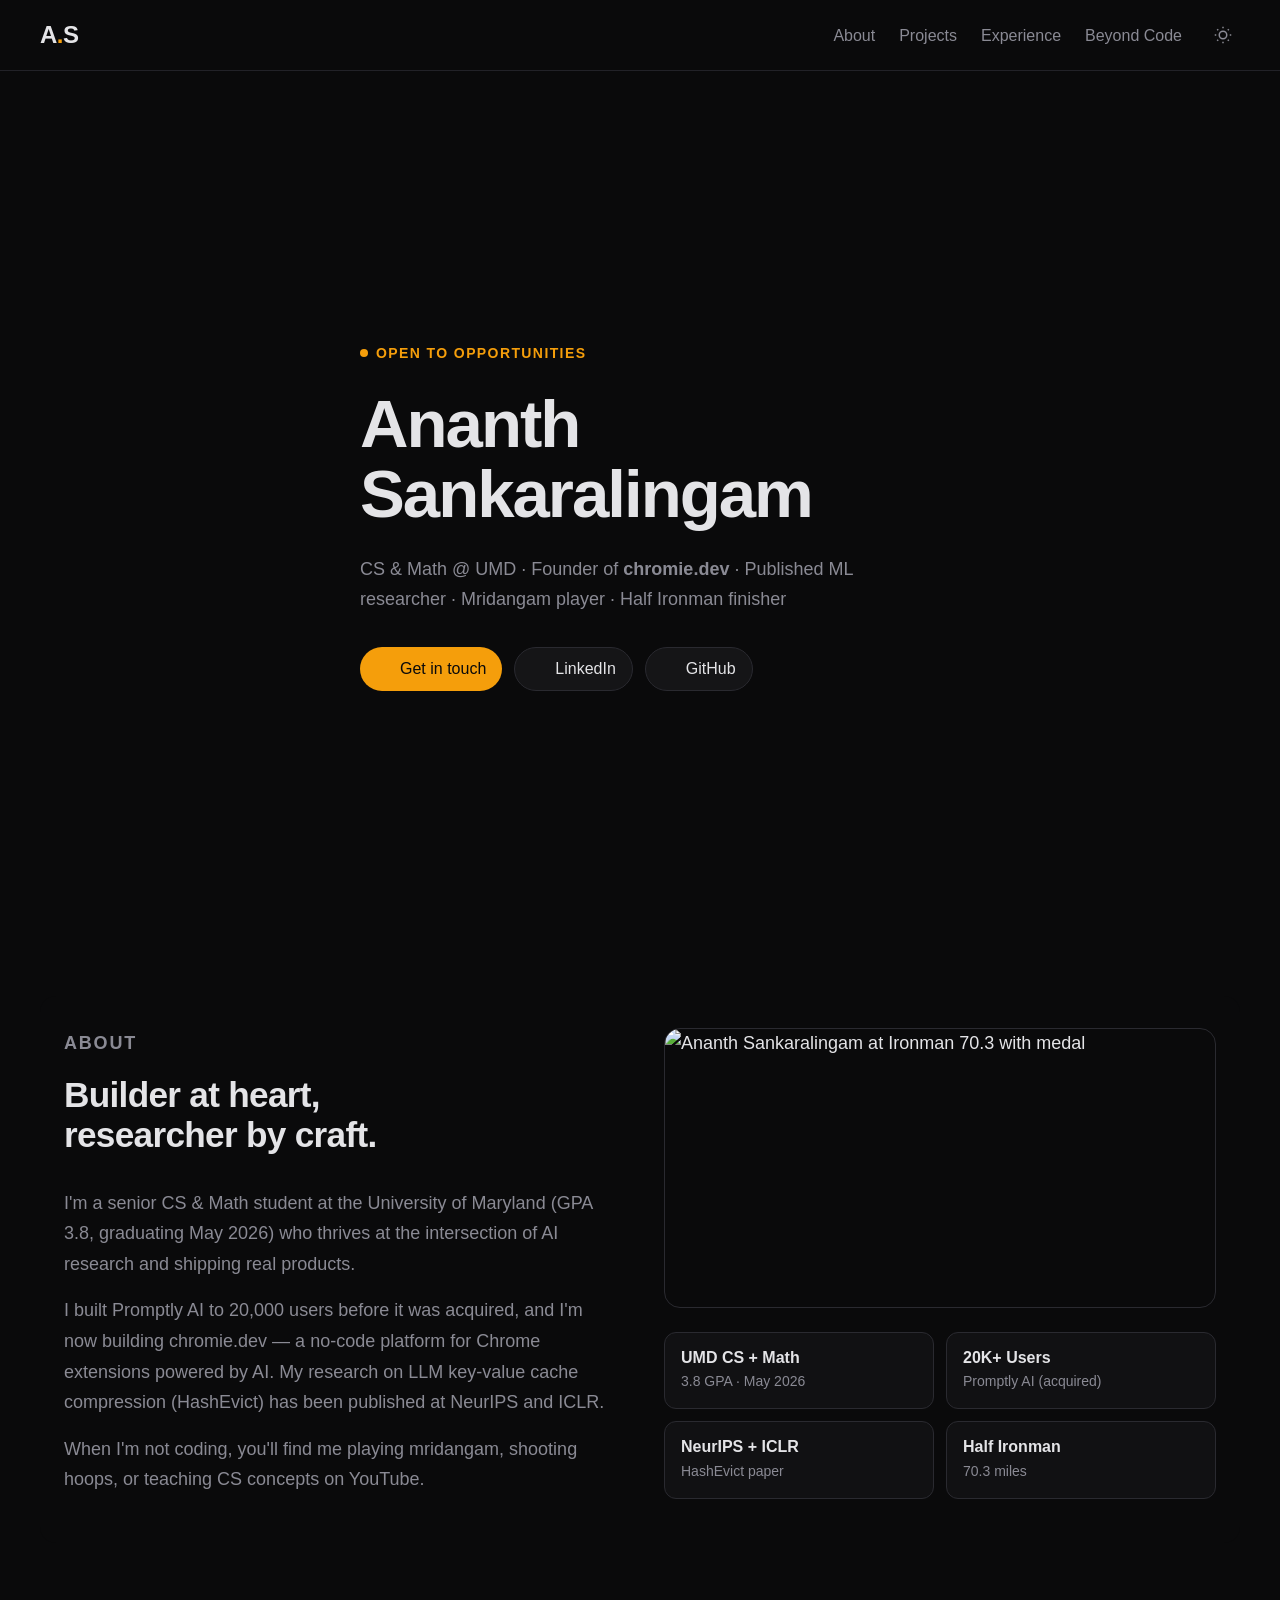
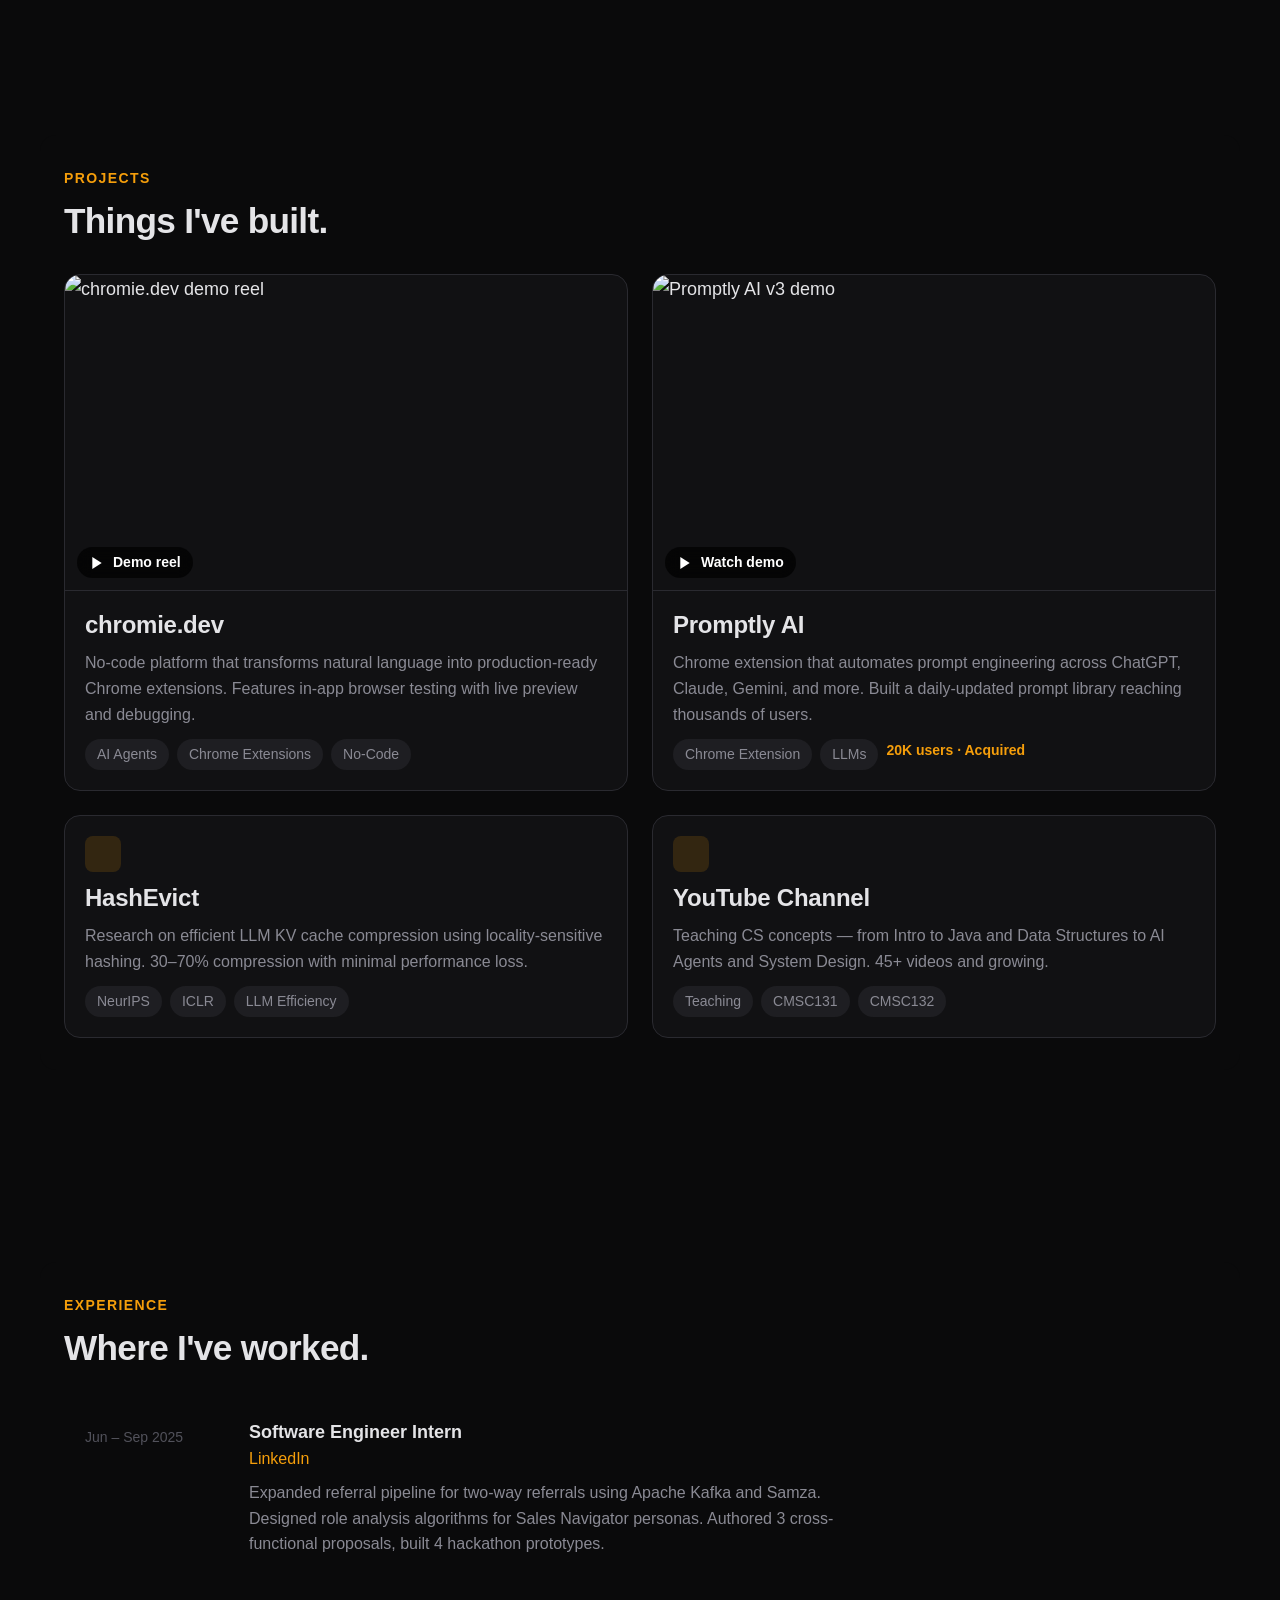
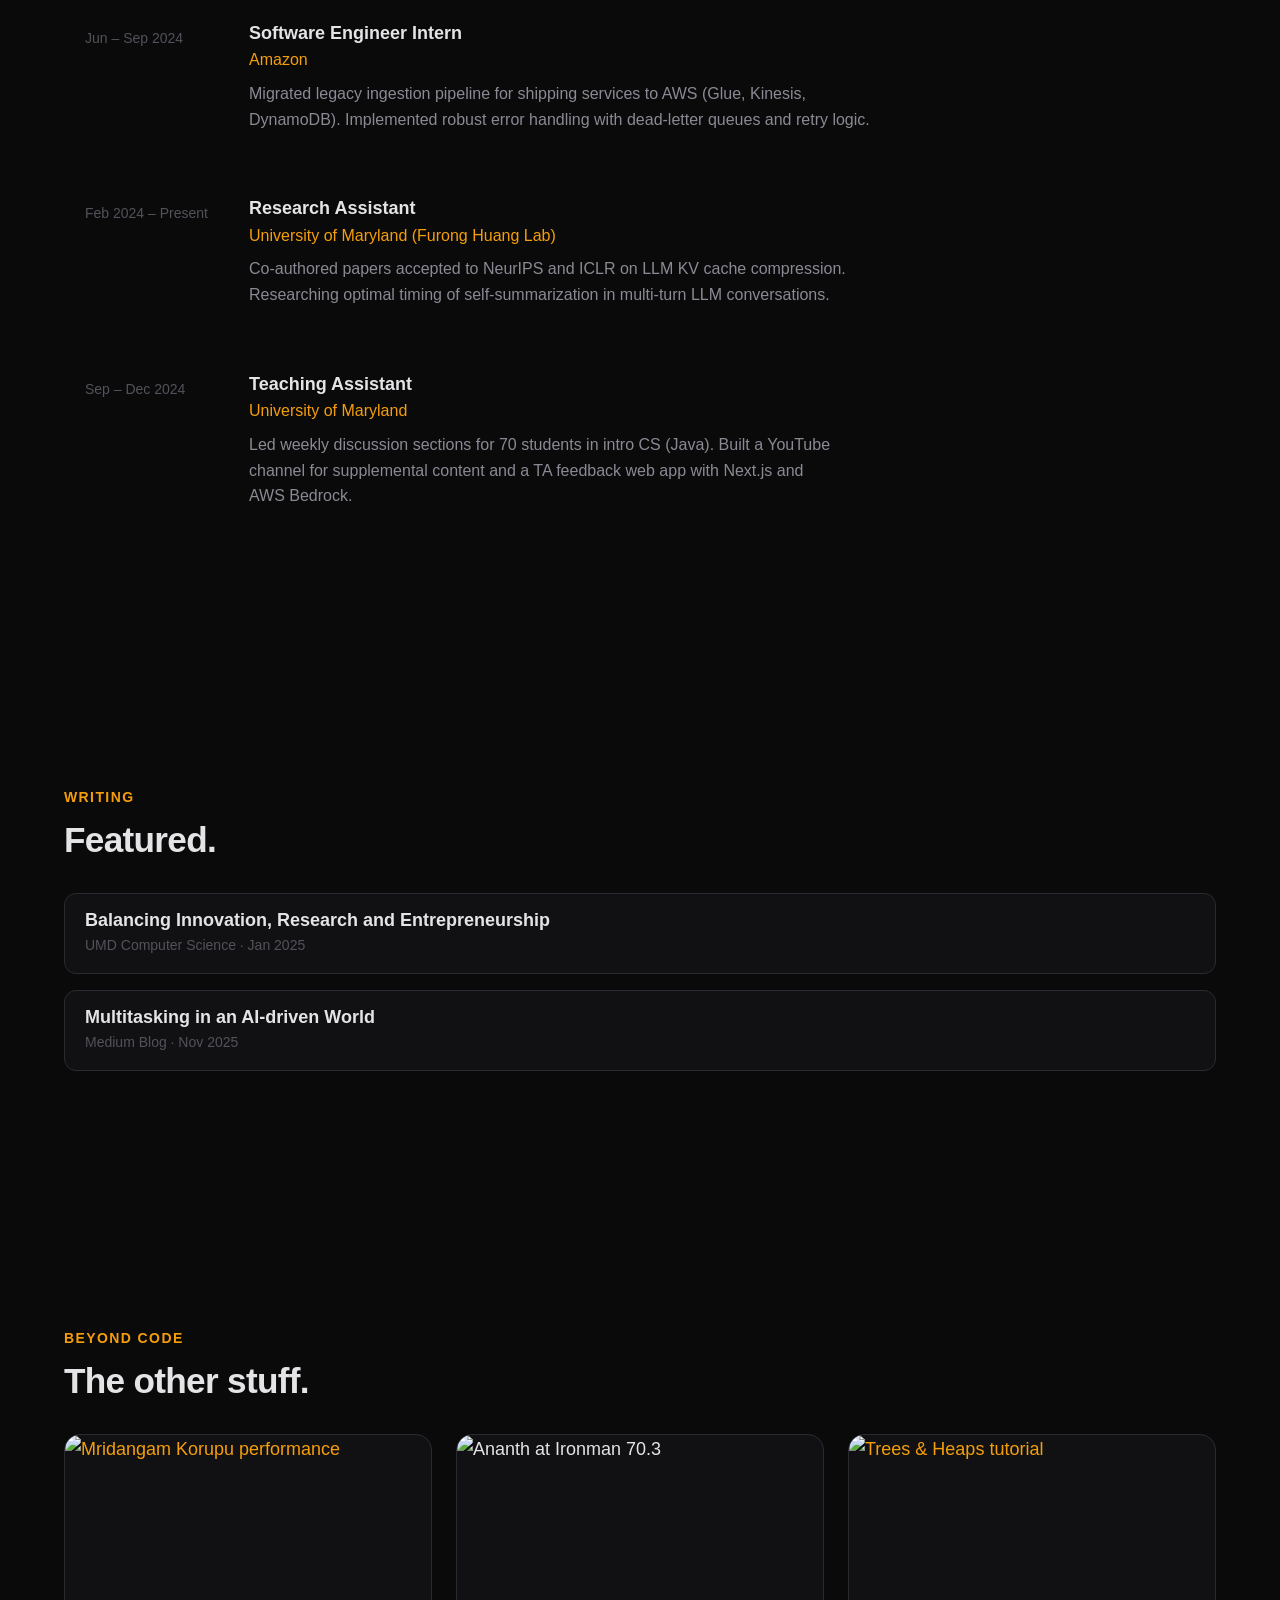
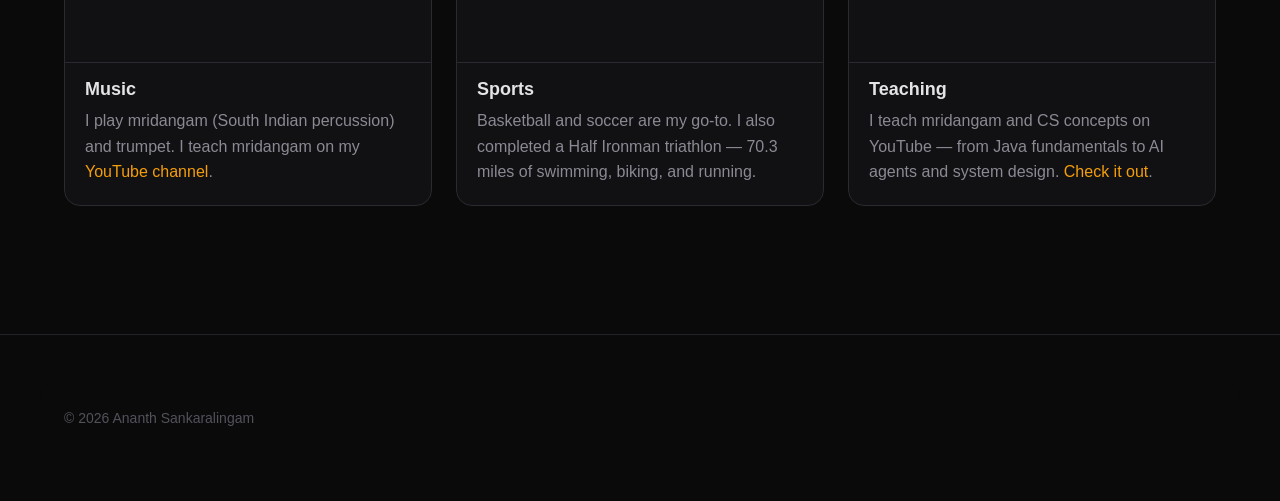
==== index.html @ 0abfec5f "init" ====
<!DOCTYPE html>
<html lang="en">
<head>
  <meta charset="UTF-8" />
  <meta name="viewport" content="width=device-width, initial-scale=1.0" />
  <title>Ananth Sankaralingam</title>
  <meta name="description" content="Builder, researcher, musician. CS @ University of Maryland. Founder of chromie.dev." />
  <meta property="og:title" content="Ananth Sankaralingam" />
  <meta property="og:description" content="Builder, researcher, musician. CS @ University of Maryland. Founder of chromie.dev." />

  <!-- Fonts -->
  <link href="https://api.fontshare.com/v2/css?f[]=cabinet-grotesk@400,500,700,800&f[]=satoshi@400,500,700&display=swap" rel="stylesheet" />

  <!-- Icons -->
  <script src="https://unpkg.com/lucide@latest/dist/umd/lucide.js"></script>

  <!-- Styles -->
  <link rel="stylesheet" href="./base.css" />
  <link rel="stylesheet" href="./style.css" />

  <!-- Three.js -->
  <script type="importmap">
  {
    "imports": {
      "three": "https://cdn.jsdelivr.net/npm/three@0.183.0/build/three.module.js",
      "three/addons/": "https://cdn.jsdelivr.net/npm/three@0.183.0/examples/jsm/"
    }
  }
  </script>
</head>
<body>

  <!-- ========== FULL-PAGE 3D CANVAS ========== -->
  <canvas class="scene-canvas" id="hero-canvas"></canvas>

  <!-- ========== NAV ========== -->
  <nav class="nav" id="nav">
    <div class="nav-inner">
      <a href="#" class="nav-logo">A<span>.</span>S</a>
      <ul class="nav-links" id="nav-links">
        <li><a href="#about">About</a></li>
        <li><a href="#projects">Projects</a></li>
        <li><a href="#experience">Experience</a></li>
        <li><a href="#beyond">Beyond Code</a></li>
        <li>
          <button class="theme-toggle" data-theme-toggle aria-label="Switch to light mode">
            <svg width="18" height="18" viewBox="0 0 24 24" fill="none" stroke="currentColor" stroke-width="2"><circle cx="12" cy="12" r="5"/><path d="M12 1v2M12 21v2M4.22 4.22l1.42 1.42M18.36 18.36l1.42 1.42M1 12h2M21 12h2M4.22 19.78l1.42-1.42M18.36 5.64l1.42-1.42"/></svg>
          </button>
        </li>
      </ul>
      <button class="nav-hamburger" id="hamburger" aria-label="Toggle menu">
        <svg width="24" height="24" viewBox="0 0 24 24" fill="none" stroke="currentColor" stroke-width="2"><line x1="3" y1="6" x2="21" y2="6"/><line x1="3" y1="12" x2="21" y2="12"/><line x1="3" y1="18" x2="21" y2="18"/></svg>
      </button>
    </div>
  </nav>

  <!-- ========== HERO ========== -->
  <section class="hero" id="hero">
    <div class="container hero-content">
      <div class="hero-tag">Open to opportunities</div>
      <h1>Ananth<br/>Sankara&shy;lingam</h1>
      <p class="hero-sub">
        CS &amp; Math @ UMD · Founder of <strong>chromie.dev</strong> · 
        Published ML researcher · Mridangam player · Half Ironman finisher
      </p>
      <div class="hero-links">
        <a href="mailto:ananth.sankaralingam@gmail.com" class="primary" target="_blank" rel="noopener noreferrer">
          <i data-lucide="mail" style="width:16px;height:16px;"></i>
          Get in touch
        </a>
        <a href="https://www.linkedin.com/in/ananth-s/" class="secondary" target="_blank" rel="noopener noreferrer">
          <i data-lucide="linkedin" style="width:16px;height:16px;"></i>
          LinkedIn
        </a>
        <a href="https://github.com/AnanthSankaralingam" class="secondary" target="_blank" rel="noopener noreferrer">
          <i data-lucide="github" style="width:16px;height:16px;"></i>
          GitHub
        </a>
      </div>
    </div>
  </section>

  <!-- ========== ABOUT ========== -->
  <section id="about">
    <div class="container">
      <div class="about-grid fade-in">
        <div class="about-text">
          <p class="section-label">About</p>
          <h2 class="section-title">Builder at heart, researcher by craft.</h2>
          <p>
            I'm a senior CS &amp; Math student at the University of Maryland (GPA 3.8, graduating May 2026) who thrives at the intersection of AI research and shipping real products.
          </p>
          <p>
            I built Promptly AI to 20,000 users before it was acquired, and I'm now building chromie.dev — a no-code platform for Chrome extensions powered by AI. My research on LLM key-value cache compression (HashEvict) has been published at NeurIPS and ICLR.
          </p>
          <p>
            When I'm not coding, you'll find me playing mridangam, shooting hoops, or teaching CS concepts on YouTube.
          </p>
        </div>
        <div class="about-media">
          <img
            src="https://www.cs.umd.edu/sites/default/files/styles/article/public/images/article/2025/ironman-medal-short.jpg?itok=Is-Hbv0D"
            alt="Ananth Sankaralingam at Ironman 70.3 with medal"
            class="about-photo"
            loading="lazy"
          />
          <div class="about-highlights">
            <div class="highlight-card">
              <h3>UMD CS + Math</h3>
              <p>3.8 GPA · May 2026</p>
            </div>
            <div class="highlight-card">
              <h3>20K+ Users</h3>
              <p>Promptly AI (acquired)</p>
            </div>
            <div class="highlight-card">
              <h3>NeurIPS + ICLR</h3>
              <p>HashEvict paper</p>
            </div>
            <div class="highlight-card">
              <h3>Half Ironman</h3>
              <p>70.3 miles</p>
            </div>
          </div>
        </div>
      </div>
    </div>
  </section>

  <!-- ========== PROJECTS ========== -->
  <section id="projects">
    <div class="container">
      <p class="section-label fade-in">Projects</p>
      <h2 class="section-title fade-in">Things I've built.</h2>
      <div class="projects-grid">

        <!-- chromie.dev with video preview -->
        <a href="https://chromie.dev/" class="project-card project-card--featured fade-in" target="_blank" rel="noopener noreferrer">
          <div class="project-video-wrap">
            <img src="https://img.youtube.com/vi/Vi2JA1NUahQ/maxresdefault.jpg" alt="chromie.dev demo reel" class="project-thumb" loading="lazy" />
            <div class="play-badge">
              <svg width="16" height="16" viewBox="0 0 24 24" fill="currentColor"><polygon points="5 3 19 12 5 21 5 3"/></svg>
              Demo reel
            </div>
          </div>
          <div class="project-body">
            <div class="project-header">
              <h3>chromie.dev</h3>
              <span class="arrow"><i data-lucide="arrow-up-right" style="width:20px;height:20px;"></i></span>
            </div>
            <p class="project-desc">No-code platform that transforms natural language into production-ready Chrome extensions. Features in-app browser testing with live preview and debugging.</p>
            <div class="project-tags">
              <span class="tag">AI Agents</span>
              <span class="tag">Chrome Extensions</span>
              <span class="tag">No-Code</span>
            </div>
          </div>
        </a>

        <!-- Promptly AI with video preview -->
        <a href="https://promptly.fyi/" class="project-card project-card--featured fade-in" target="_blank" rel="noopener noreferrer">
          <div class="project-video-wrap">
            <img src="https://img.youtube.com/vi/SCteMclpA38/maxresdefault.jpg" alt="Promptly AI v3 demo" class="project-thumb" loading="lazy" />
            <div class="play-badge">
              <svg width="16" height="16" viewBox="0 0 24 24" fill="currentColor"><polygon points="5 3 19 12 5 21 5 3"/></svg>
              Watch demo
            </div>
          </div>
          <div class="project-body">
            <div class="project-header">
              <h3>Promptly AI</h3>
              <span class="arrow"><i data-lucide="arrow-up-right" style="width:20px;height:20px;"></i></span>
            </div>
            <p class="project-desc">Chrome extension that automates prompt engineering across ChatGPT, Claude, Gemini, and more. Built a daily-updated prompt library reaching thousands of users.</p>
            <div class="project-tags">
              <span class="tag">Chrome Extension</span>
              <span class="tag">LLMs</span>
              <span class="stat">20K users · Acquired</span>
            </div>
          </div>
        </a>

        <!-- HashEvict -->
        <a href="https://arxiv.org/abs/2412.16187" class="project-card fade-in" target="_blank" rel="noopener noreferrer">
          <div class="project-body">
            <div class="project-header">
              <div class="project-icon-sm">
                <i data-lucide="file-text" style="width:20px;height:20px;color:var(--color-primary);"></i>
              </div>
              <span class="arrow"><i data-lucide="arrow-up-right" style="width:20px;height:20px;"></i></span>
            </div>
            <h3>HashEvict</h3>
            <p class="project-desc">Research on efficient LLM KV cache compression using locality-sensitive hashing. 30–70% compression with minimal performance loss.</p>
            <div class="project-tags">
              <span class="tag">NeurIPS</span>
              <span class="tag">ICLR</span>
              <span class="tag">LLM Efficiency</span>
            </div>
          </div>
        </a>

        <!-- YouTube Channel -->
        <a href="https://www.youtube.com/@ananthsankaralingam" class="project-card fade-in" target="_blank" rel="noopener noreferrer">
          <div class="project-body">
            <div class="project-header">
              <div class="project-icon-sm">
                <i data-lucide="youtube" style="width:20px;height:20px;color:var(--color-primary);"></i>
              </div>
              <span class="arrow"><i data-lucide="arrow-up-right" style="width:20px;height:20px;"></i></span>
            </div>
            <h3>YouTube Channel</h3>
            <p class="project-desc">Teaching CS concepts — from Intro to Java and Data Structures to AI Agents and System Design. 45+ videos and growing.</p>
            <div class="project-tags">
              <span class="tag">Teaching</span>
              <span class="tag">CMSC131</span>
              <span class="tag">CMSC132</span>
            </div>
          </div>
        </a>

      </div>
    </div>
  </section>

  <!-- ========== EXPERIENCE ========== -->
  <section id="experience">
    <div class="container">
      <p class="section-label fade-in">Experience</p>
      <h2 class="section-title fade-in">Where I've worked.</h2>
      <div class="timeline fade-in">
        <div class="timeline-item">
          <div class="timeline-date">Jun – Sep 2025</div>
          <div class="timeline-content">
            <h3>Software Engineer Intern</h3>
            <div class="company">LinkedIn</div>
            <p>Expanded referral pipeline for two-way referrals using Apache Kafka and Samza. Designed role analysis algorithms for Sales Navigator personas. Authored 3 cross-functional proposals, built 4 hackathon prototypes.</p>
          </div>
        </div>
        <div class="timeline-item">
          <div class="timeline-date">Jun – Sep 2024</div>
          <div class="timeline-content">
            <h3>Software Engineer Intern</h3>
            <div class="company">Amazon</div>
            <p>Migrated legacy ingestion pipeline for shipping services to AWS (Glue, Kinesis, DynamoDB). Implemented robust error handling with dead-letter queues and retry logic.</p>
          </div>
        </div>
        <div class="timeline-item">
          <div class="timeline-date">Feb 2024 – Present</div>
          <div class="timeline-content">
            <h3>Research Assistant</h3>
            <div class="company">University of Maryland (Furong Huang Lab)</div>
            <p>Co-authored papers accepted to NeurIPS and ICLR on LLM KV cache compression. Researching optimal timing of self-summarization in multi-turn LLM conversations.</p>
          </div>
        </div>
        <div class="timeline-item">
          <div class="timeline-date">Sep – Dec 2024</div>
          <div class="timeline-content">
            <h3>Teaching Assistant</h3>
            <div class="company">University of Maryland</div>
            <p>Led weekly discussion sections for 70 students in intro CS (Java). Built a YouTube channel for supplemental content and a TA feedback web app with Next.js and AWS Bedrock.</p>
          </div>
        </div>
      </div>
    </div>
  </section>

  <!-- ========== WRITING ========== -->
  <section id="writing">
    <div class="container">
      <p class="section-label fade-in">Writing</p>
      <h2 class="section-title fade-in">Featured.</h2>
      <div class="writing-list fade-in">
        <a href="https://www.cs.umd.edu/article/2025/01/cs-major-ananth-sankaralingam-balances-innovation-research-and-entrepreneurship" class="writing-item" target="_blank" rel="noopener noreferrer">
          <div>
            <h3>Balancing Innovation, Research and Entrepreneurship</h3>
            <div class="meta">UMD Computer Science · Jan 2025</div>
          </div>
          <span class="arrow"><i data-lucide="arrow-right" style="width:18px;height:18px;"></i></span>
        </a>
        <a href="https://medium.com/@ananth.sankaralingam" class="writing-item" target="_blank" rel="noopener noreferrer">
          <div>
            <h3>Multitasking in an AI-driven World</h3>
            <div class="meta">Medium Blog · Nov 2025</div>
          </div>
          <span class="arrow"><i data-lucide="arrow-right" style="width:18px;height:18px;"></i></span>
        </a>
      </div>
    </div>
  </section>

  <!-- ========== BEYOND CODE ========== -->
  <section id="beyond">
    <div class="container">
      <p class="section-label fade-in">Beyond Code</p>
      <h2 class="section-title fade-in">The other stuff.</h2>
      <div class="interests-grid fade-in">

        <!-- Music — with YouTube video embed -->
        <div class="interest-card interest-card--media">
          <div class="interest-video-wrap">
            <a href="https://www.youtube.com/watch?v=Qqpd6inV6jo" target="_blank" rel="noopener noreferrer" class="video-link">
              <img src="https://img.youtube.com/vi/Qqpd6inV6jo/maxresdefault.jpg" alt="Mridangam Korupu performance" class="interest-thumb" loading="lazy" />
              <div class="play-overlay">
                <svg width="40" height="40" viewBox="0 0 24 24" fill="white"><polygon points="5 3 19 12 5 21 5 3"/></svg>
              </div>
            </a>
          </div>
          <h3>Music</h3>
          <p>I play mridangam (South Indian percussion) and trumpet. I teach mridangam on my <a href="https://www.youtube.com/@ananthsankaralingam" target="_blank" rel="noopener noreferrer">YouTube channel</a>.</p>
        </div>

        <!-- Sports — with Ironman photo -->
        <div class="interest-card interest-card--media">
          <div class="interest-video-wrap">
            <img src="https://www.cs.umd.edu/sites/default/files/styles/article/public/images/article/2025/ironman-medal-short.jpg?itok=Is-Hbv0D" alt="Ananth at Ironman 70.3" class="interest-thumb" loading="lazy" />
          </div>
          <h3>Sports</h3>
          <p>Basketball and soccer are my go-to. I also completed a Half Ironman triathlon — 70.3 miles of swimming, biking, and running.</p>
        </div>

        <!-- Teaching — with YouTube video embed -->
        <div class="interest-card interest-card--media">
          <div class="interest-video-wrap">
            <a href="https://www.youtube.com/watch?v=PUwGASSqEhA" target="_blank" rel="noopener noreferrer" class="video-link">
              <img src="https://img.youtube.com/vi/PUwGASSqEhA/maxresdefault.jpg" alt="Trees & Heaps tutorial" class="interest-thumb" loading="lazy" />
              <div class="play-overlay">
                <svg width="40" height="40" viewBox="0 0 24 24" fill="white"><polygon points="5 3 19 12 5 21 5 3"/></svg>
              </div>
            </a>
          </div>
          <h3>Teaching</h3>
          <p>I teach mridangam and CS concepts on YouTube — from Java fundamentals to AI agents and system design. <a href="https://www.youtube.com/@ananthsankaralingam" target="_blank" rel="noopener noreferrer">Check it out</a>.</p>
        </div>

      </div>
    </div>
  </section>

  <!-- ========== FOOTER ========== -->
  <footer class="footer">
    <div class="container footer-inner">
      <span class="footer-text">&copy; 2026 Ananth Sankaralingam</span>
      <div class="footer-links">
        <a href="https://www.linkedin.com/in/ananth-s/" target="_blank" rel="noopener noreferrer" aria-label="LinkedIn">
          <i data-lucide="linkedin" style="width:18px;height:18px;"></i>
        </a>
        <a href="https://github.com/AnanthSankaralingam" target="_blank" rel="noopener noreferrer" aria-label="GitHub">
          <i data-lucide="github" style="width:18px;height:18px;"></i>
        </a>
        <a href="https://www.youtube.com/@ananthsankaralingam" target="_blank" rel="noopener noreferrer" aria-label="YouTube">
          <i data-lucide="youtube" style="width:18px;height:18px;"></i>
        </a>
        <a href="https://medium.com/@ananth.sankaralingam" target="_blank" rel="noopener noreferrer" aria-label="Medium">
          <i data-lucide="book-open" style="width:18px;height:18px;"></i>
        </a>
      </div>
    </div>
  </footer>

  <!-- ========== SCRIPTS ========== -->
  <script>
    lucide.createIcons();

    // Theme toggle
    (function() {
      const t = document.querySelector('[data-theme-toggle]');
      const r = document.documentElement;
      let d = matchMedia('(prefers-color-scheme: dark)').matches ? 'dark' : 'light';
      r.setAttribute('data-theme', d);
      if (t) {
        t.addEventListener('click', () => {
          d = d === 'dark' ? 'light' : 'dark';
          r.setAttribute('data-theme', d);
          t.setAttribute('aria-label', 'Switch to ' + (d === 'dark' ? 'light' : 'dark') + ' mode');
          t.innerHTML = d === 'dark'
            ? '<svg width="18" height="18" viewBox="0 0 24 24" fill="none" stroke="currentColor" stroke-width="2"><circle cx="12" cy="12" r="5"/><path d="M12 1v2M12 21v2M4.22 4.22l1.42 1.42M18.36 18.36l1.42 1.42M1 12h2M21 12h2M4.22 19.78l1.42-1.42M18.36 5.64l1.42-1.42"/></svg>'
            : '<svg width="18" height="18" viewBox="0 0 24 24" fill="none" stroke="currentColor" stroke-width="2"><path d="M21 12.79A9 9 0 1 1 11.21 3 7 7 0 0 0 21 12.79z"/></svg>';
        });
      }
    })();

    // Mobile nav toggle
    document.getElementById('hamburger').addEventListener('click', () => {
      document.getElementById('nav-links').classList.toggle('open');
    });

    // Scroll animation fallback
    if (!CSS.supports('animation-timeline: scroll()')) {
      const observer = new IntersectionObserver((entries) => {
        entries.forEach(e => {
          if (e.isIntersecting) {
            e.target.classList.add('visible');
            observer.unobserve(e.target);
          }
        });
      }, { threshold: 0.1 });
      document.querySelectorAll('.fade-in').forEach(el => observer.observe(el));
    }
  </script>

  <!-- Three.js 3D Animation -->
  <script type="module" src="./scene.js"></script>
</body>
</html>
---- base.css ----
*,
*::before,
*::after {
  box-sizing: border-box;
  margin: 0;
  padding: 0;
}

html {
  -moz-text-size-adjust: none;
  -webkit-text-size-adjust: none;
  text-size-adjust: none;
  -webkit-font-smoothing: antialiased;
  -moz-osx-font-smoothing: grayscale;
  text-rendering: optimizeLegibility;
  scroll-behavior: smooth;
  hanging-punctuation: first last;
  scroll-padding-top: var(--space-16);
}

body {
  min-height: 100dvh;
  line-height: 1.6;
  font-family: var(--font-body, sans-serif);
  font-size: var(--text-base);
  color: var(--color-text);
  background-color: var(--color-bg);
}

img, picture, video, canvas, svg {
  display: block;
  max-width: 100%;
  height: auto;
}

ul[role='list'], ol[role='list'] {
  list-style: none;
}

input, button, textarea, select {
  font: inherit;
  color: inherit;
}

h1, h2, h3, h4, h5, h6 {
  text-wrap: balance;
  line-height: 1.15;
}

p, li, figcaption {
  text-wrap: pretty;
  max-width: 72ch;
}

::selection {
  background: oklch(from var(--color-primary) l c h / 0.25);
  color: var(--color-text);
}

:focus-visible {
  outline: 2px solid var(--color-primary);
  outline-offset: 3px;
  border-radius: var(--radius-sm);
}

@media (prefers-reduced-motion: reduce) {
  *, *::before, *::after {
    animation-duration: 0.01ms !important;
    animation-iteration-count: 1 !important;
    transition-duration: 0.01ms !important;
    scroll-behavior: auto !important;
  }
}

button {
  cursor: pointer;
  background: none;
  border: none;
}

a, button, [role='button'], [role='link'], input, textarea, select {
  transition:
    color var(--transition-interactive),
    background var(--transition-interactive),
    border-color var(--transition-interactive),
    box-shadow var(--transition-interactive);
}

.sr-only {
  position: absolute;
  width: 1px;
  height: 1px;
  padding: 0;
  margin: -1px;
  overflow: hidden;
  clip: rect(0, 0, 0, 0);
  white-space: nowrap;
  border-width: 0;
}
---- style.css ----
/* ============================================
   DESIGN TOKENS
   ============================================ */
:root {
  /* Type Scale */
  --text-xs: clamp(0.75rem, 0.7rem + 0.25vw, 0.875rem);
  --text-sm: clamp(0.875rem, 0.8rem + 0.35vw, 1rem);
  --text-base: clamp(1rem, 0.95rem + 0.25vw, 1.125rem);
  --text-lg: clamp(1.125rem, 1rem + 0.75vw, 1.5rem);
  --text-xl: clamp(1.5rem, 1.2rem + 1.25vw, 2.25rem);
  --text-2xl: clamp(2rem, 1.2rem + 2.5vw, 3.5rem);
  --text-3xl: clamp(2.5rem, 1rem + 4vw, 5rem);

  /* Spacing */
  --space-1: 0.25rem;
  --space-2: 0.5rem;
  --space-3: 0.75rem;
  --space-4: 1rem;
  --space-5: 1.25rem;
  --space-6: 1.5rem;
  --space-8: 2rem;
  --space-10: 2.5rem;
  --space-12: 3rem;
  --space-16: 4rem;
  --space-20: 5rem;
  --space-24: 6rem;
  --space-32: 8rem;

  /* Radius */
  --radius-sm: 0.375rem;
  --radius-md: 0.5rem;
  --radius-lg: 0.75rem;
  --radius-xl: 1rem;
  --radius-full: 9999px;

  /* Transitions */
  --transition-interactive: 180ms cubic-bezier(0.16, 1, 0.3, 1);
  --ease-out: cubic-bezier(0.16, 1, 0.3, 1);

  /* Content widths */
  --content-narrow: 640px;
  --content-default: 960px;
  --content-wide: 1200px;

  /* Fonts */
  --font-display: 'Cabinet Grotesk', 'Helvetica Neue', sans-serif;
  --font-body: 'Satoshi', 'Inter', sans-serif;
}

/* ============================================
   COLOR — Dark base, warm amber accent
   ============================================ */
:root,
[data-theme='dark'] {
  --color-bg: #0a0a0b;
  --color-surface: #111113;
  --color-surface-2: #18181b;
  --color-surface-offset: #1e1e22;
  --color-border: #2a2a30;
  --color-divider: #222228;

  --color-text: #e4e4e7;
  --color-text-muted: #8a8a94;
  --color-text-faint: #52525b;

  --color-primary: #f59e0b;
  --color-primary-hover: #d97706;
  --color-primary-active: #b45309;
  --color-primary-glow: rgba(245, 158, 11, 0.15);

  --shadow-sm: 0 1px 2px rgba(0,0,0,0.3);
  --shadow-md: 0 4px 12px rgba(0,0,0,0.4);
  --shadow-lg: 0 12px 32px rgba(0,0,0,0.5);
}

[data-theme='light'] {
  --color-bg: #fafaf9;
  --color-surface: #ffffff;
  --color-surface-2: #f5f5f4;
  --color-surface-offset: #e7e5e4;
  --color-border: #d6d3d1;
  --color-divider: #e7e5e4;

  --color-text: #1c1917;
  --color-text-muted: #78716c;
  --color-text-faint: #a8a29e;

  --color-primary: #d97706;
  --color-primary-hover: #b45309;
  --color-primary-active: #92400e;
  --color-primary-glow: rgba(217, 119, 6, 0.1);

  --shadow-sm: 0 1px 2px rgba(0,0,0,0.06);
  --shadow-md: 0 4px 12px rgba(0,0,0,0.08);
  --shadow-lg: 0 12px 32px rgba(0,0,0,0.12);
}

/* ============================================
   FULL-PAGE 3D CANVAS
   ============================================ */
.scene-canvas {
  position: fixed;
  top: 0;
  left: 0;
  width: 100%;
  height: 100%;
  z-index: 0;
  pointer-events: none;
}

/* ============================================
   LAYOUT
   ============================================ */
body {
  overflow-x: hidden;
  position: relative;
}

.container {
  max-width: var(--content-wide);
  margin: 0 auto;
  padding-inline: var(--space-6);
  position: relative;
  z-index: 1;
}

/* ============================================
   NAV
   ============================================ */
.nav {
  position: fixed;
  top: 0;
  left: 0;
  right: 0;
  z-index: 100;
  padding: var(--space-4) var(--space-6);
  background: var(--color-bg);
  backdrop-filter: blur(16px);
  -webkit-backdrop-filter: blur(16px);
  border-bottom: 1px solid var(--color-divider);
  transition: transform 0.3s var(--ease-out);
}

.nav-inner {
  max-width: var(--content-wide);
  margin: 0 auto;
  display: flex;
  align-items: center;
  justify-content: space-between;
}

.nav-logo {
  font-family: var(--font-display);
  font-size: var(--text-lg);
  font-weight: 700;
  color: var(--color-text);
  text-decoration: none;
  letter-spacing: -0.02em;
}

.nav-logo span {
  color: var(--color-primary);
}

.nav-links {
  display: flex;
  align-items: center;
  gap: var(--space-6);
  list-style: none;
}

.nav-links a {
  font-size: var(--text-sm);
  color: var(--color-text-muted);
  text-decoration: none;
  font-weight: 500;
  transition: color var(--transition-interactive);
}

.nav-links a:hover {
  color: var(--color-primary);
}

.theme-toggle {
  color: var(--color-text-muted);
  padding: var(--space-2);
  border-radius: var(--radius-md);
  transition: color var(--transition-interactive), background var(--transition-interactive);
  display: flex;
  align-items: center;
}

.theme-toggle:hover {
  color: var(--color-primary);
  background: var(--color-primary-glow);
}

.nav-hamburger {
  display: none;
  color: var(--color-text);
  padding: var(--space-2);
}

@media (max-width: 640px) {
  .nav-links {
    display: none;
  }
  .nav-hamburger {
    display: flex;
    align-items: center;
  }
  .nav-links.open {
    display: flex;
    flex-direction: column;
    position: absolute;
    top: 100%;
    left: 0;
    right: 0;
    background: var(--color-surface);
    border-bottom: 1px solid var(--color-border);
    padding: var(--space-4) var(--space-6);
    gap: var(--space-4);
  }
}

/* ============================================
   HERO
   ============================================ */
.hero {
  min-height: 100dvh;
  display: flex;
  align-items: center;
  position: relative;
  z-index: 1;
}

.hero-content {
  position: relative;
  z-index: 2;
  max-width: 720px;
  padding-top: var(--space-32);
}

.hero-tag {
  display: inline-flex;
  align-items: center;
  gap: var(--space-2);
  font-size: var(--text-xs);
  font-weight: 600;
  color: var(--color-primary);
  text-transform: uppercase;
  letter-spacing: 0.1em;
  margin-bottom: var(--space-6);
}

.hero-tag::before {
  content: '';
  width: 8px;
  height: 8px;
  border-radius: 50%;
  background: var(--color-primary);
  animation: pulse-dot 2s ease-in-out infinite;
}

@keyframes pulse-dot {
  0%, 100% { opacity: 1; }
  50% { opacity: 0.4; }
}

.hero h1 {
  font-family: var(--font-display);
  font-size: var(--text-3xl);
  font-weight: 800;
  letter-spacing: -0.03em;
  line-height: 1.05;
  margin-bottom: var(--space-6);
}

.hero h1 .accent {
  color: var(--color-primary);
}

.hero-sub {
  font-size: var(--text-base);
  color: var(--color-text-muted);
  line-height: 1.7;
  max-width: 560px;
  margin-bottom: var(--space-8);
}

.hero-links {
  display: flex;
  flex-wrap: wrap;
  gap: var(--space-3);
}

.hero-links a {
  display: inline-flex;
  align-items: center;
  gap: var(--space-2);
  font-size: var(--text-sm);
  font-weight: 500;
  padding: var(--space-2) var(--space-4);
  border-radius: var(--radius-full);
  text-decoration: none;
  transition: all var(--transition-interactive);
}

.hero-links a.primary {
  background: var(--color-primary);
  color: #0a0a0b;
}

.hero-links a.primary:hover {
  background: var(--color-primary-hover);
  transform: translateY(-1px);
  box-shadow: 0 4px 20px var(--color-primary-glow);
}

.hero-links a.secondary {
  background: oklch(from var(--color-surface-2) l c h / 0.85);
  color: var(--color-text);
  border: 1px solid var(--color-border);
  backdrop-filter: blur(12px);
  -webkit-backdrop-filter: blur(12px);
}

.hero-links a.secondary:hover {
  border-color: var(--color-primary);
  color: var(--color-primary);
  transform: translateY(-1px);
}

/* ============================================
   SECTIONS — semi-transparent backgrounds
   ============================================ */
section {
  padding-block: clamp(var(--space-16), 8vw, var(--space-24));
  position: relative;
  z-index: 1;
}

/* Sections are transparent — particles show on margins */
section:not(.hero) {
  background: transparent;
}

/* Content container gets opaque bg so text is readable */
section:not(.hero) > .container {
  background: var(--color-bg);
  border-radius: var(--radius-xl);
  padding-block: var(--space-8);
}

.section-label {
  font-size: var(--text-xs);
  font-weight: 600;
  color: var(--color-primary);
  text-transform: uppercase;
  letter-spacing: 0.1em;
  margin-bottom: var(--space-3);
}

.section-title {
  font-family: var(--font-display);
  font-size: var(--text-xl);
  font-weight: 700;
  letter-spacing: -0.02em;
  margin-bottom: var(--space-8);
}

/* ============================================
   ABOUT — photo + highlights grid
   ============================================ */
.about-grid {
  display: grid;
  grid-template-columns: 1fr 1fr;
  gap: var(--space-12);
  align-items: start;
}

.about-text p {
  color: var(--color-text-muted);
  margin-bottom: var(--space-4);
  font-size: var(--text-base);
  line-height: 1.7;
}

.about-media {
  display: flex;
  flex-direction: column;
  gap: var(--space-6);
}

.about-photo {
  width: 100%;
  height: 280px;
  object-fit: cover;
  object-position: center top;
  border-radius: var(--radius-xl);
  border: 1px solid var(--color-border);
}

.about-highlights {
  display: grid;
  grid-template-columns: 1fr 1fr;
  gap: var(--space-3);
}

.highlight-card {
  padding: var(--space-4);
  background: var(--color-surface);
  border: 1px solid var(--color-border);
  border-radius: var(--radius-lg);
  transition: border-color var(--transition-interactive);
}

.highlight-card:hover {
  border-color: var(--color-primary);
}

.highlight-card h3 {
  font-family: var(--font-display);
  font-size: var(--text-sm);
  font-weight: 700;
  margin-bottom: var(--space-1);
}

.highlight-card p {
  font-size: var(--text-xs);
  color: var(--color-text-muted);
  line-height: 1.5;
}

@media (max-width: 768px) {
  .about-grid {
    grid-template-columns: 1fr;
    gap: var(--space-8);
  }
  .about-photo {
    height: 220px;
  }
}

/* ============================================
   PROJECTS — with video thumbnails
   ============================================ */
.projects-grid {
  display: grid;
  grid-template-columns: 1fr 1fr;
  gap: var(--space-6);
}

.project-card {
  background: var(--color-surface);
  border: 1px solid var(--color-border);
  border-radius: var(--radius-xl);
  text-decoration: none;
  color: var(--color-text);
  display: flex;
  flex-direction: column;
  overflow: hidden;
  transition: all var(--transition-interactive);
}

.project-card:hover {
  border-color: var(--color-primary);
  transform: translateY(-2px);
  box-shadow: 0 8px 30px var(--color-primary-glow);
}

/* Video thumbnail wrapper */
.project-video-wrap {
  position: relative;
  width: 100%;
  aspect-ratio: 16 / 9;
  overflow: hidden;
  border-bottom: 1px solid var(--color-border);
}

.project-thumb {
  width: 100%;
  height: 100%;
  object-fit: cover;
  transition: transform 0.4s var(--ease-out);
}

.project-card:hover .project-thumb {
  transform: scale(1.03);
}

.play-badge {
  position: absolute;
  bottom: var(--space-3);
  left: var(--space-3);
  display: inline-flex;
  align-items: center;
  gap: var(--space-2);
  padding: var(--space-1) var(--space-3);
  background: oklch(0 0 0 / 0.7);
  backdrop-filter: blur(8px);
  border-radius: var(--radius-full);
  color: white;
  font-size: var(--text-xs);
  font-weight: 600;
}

.play-badge svg {
  flex-shrink: 0;
}

.project-body {
  padding: var(--space-5);
  display: flex;
  flex-direction: column;
  gap: var(--space-3);
  flex: 1;
}

.project-card .project-header {
  display: flex;
  justify-content: space-between;
  align-items: flex-start;
}

.project-icon-sm {
  width: 36px;
  height: 36px;
  border-radius: var(--radius-md);
  background: var(--color-primary-glow);
  display: flex;
  align-items: center;
  justify-content: center;
}

.project-card .arrow {
  color: var(--color-text-faint);
  transition: color var(--transition-interactive), transform var(--transition-interactive);
}

.project-card:hover .arrow {
  color: var(--color-primary);
  transform: translate(2px, -2px);
}

.project-card h3 {
  font-family: var(--font-display);
  font-size: var(--text-lg);
  font-weight: 700;
  letter-spacing: -0.01em;
}

.project-card .project-desc {
  color: var(--color-text-muted);
  font-size: var(--text-sm);
  line-height: 1.6;
  flex: 1;
}

.project-card .project-tags {
  display: flex;
  flex-wrap: wrap;
  gap: var(--space-2);
}

.project-card .tag {
  font-size: var(--text-xs);
  padding: var(--space-1) var(--space-3);
  background: var(--color-surface-offset);
  border-radius: var(--radius-full);
  color: var(--color-text-muted);
  font-weight: 500;
}

.project-card .stat {
  font-size: var(--text-xs);
  color: var(--color-primary);
  font-weight: 600;
}

@media (max-width: 640px) {
  .projects-grid {
    grid-template-columns: 1fr;
  }
}

/* ============================================
   EXPERIENCE
   ============================================ */
.timeline {
  display: flex;
  flex-direction: column;
  gap: var(--space-6);
}

.timeline-item {
  display: grid;
  grid-template-columns: 140px 1fr;
  gap: var(--space-6);
  padding: var(--space-5);
  border-radius: var(--radius-lg);
  border: 1px solid transparent;
  transition: all var(--transition-interactive);
}

.timeline-item:hover {
  border-color: var(--color-border);
  background: var(--color-surface);
}

.timeline-date {
  font-size: var(--text-xs);
  color: var(--color-text-faint);
  font-weight: 500;
  padding-top: var(--space-1);
  font-variant-numeric: tabular-nums;
}

.timeline-content h3 {
  font-family: var(--font-display);
  font-size: var(--text-base);
  font-weight: 700;
  margin-bottom: var(--space-1);
}

.timeline-content .company {
  font-size: var(--text-sm);
  color: var(--color-primary);
  font-weight: 500;
  margin-bottom: var(--space-2);
}

.timeline-content p {
  font-size: var(--text-sm);
  color: var(--color-text-muted);
  line-height: 1.6;
}

@media (max-width: 640px) {
  .timeline-item {
    grid-template-columns: 1fr;
    gap: var(--space-2);
  }
}

/* ============================================
   BEYOND CODE — with media cards
   ============================================ */
.interests-grid {
  display: grid;
  grid-template-columns: repeat(3, 1fr);
  gap: var(--space-6);
}

.interest-card {
  background: var(--color-surface);
  border: 1px solid var(--color-border);
  border-radius: var(--radius-xl);
  overflow: hidden;
}

.interest-card--media {
  text-align: left;
}

.interest-video-wrap {
  position: relative;
  width: 100%;
  aspect-ratio: 16 / 10;
  overflow: hidden;
  border-bottom: 1px solid var(--color-border);
}

.interest-thumb {
  width: 100%;
  height: 100%;
  object-fit: cover;
  transition: transform 0.4s var(--ease-out);
}

.video-link {
  display: block;
  width: 100%;
  height: 100%;
}

.video-link:hover .interest-thumb {
  transform: scale(1.03);
}

.play-overlay {
  position: absolute;
  inset: 0;
  display: flex;
  align-items: center;
  justify-content: center;
  background: oklch(0 0 0 / 0.3);
  opacity: 0;
  transition: opacity 0.25s var(--ease-out);
}

.video-link:hover .play-overlay {
  opacity: 1;
}

.play-overlay svg {
  filter: drop-shadow(0 2px 8px oklch(0 0 0 / 0.4));
}

.interest-card--media h3 {
  font-family: var(--font-display);
  font-size: var(--text-base);
  font-weight: 700;
  margin: var(--space-4) var(--space-5) var(--space-2);
}

.interest-card--media p {
  font-size: var(--text-sm);
  color: var(--color-text-muted);
  line-height: 1.6;
  max-width: none;
  padding: 0 var(--space-5) var(--space-5);
}

.interest-card a {
  color: var(--color-primary);
  text-decoration: none;
  font-weight: 500;
}

.interest-card a:hover {
  text-decoration: underline;
}

@media (max-width: 768px) {
  .interests-grid {
    grid-template-columns: 1fr;
  }
}

/* ============================================
   WRITING
   ============================================ */
.writing-list {
  display: flex;
  flex-direction: column;
  gap: var(--space-4);
}

.writing-item {
  display: flex;
  justify-content: space-between;
  align-items: center;
  padding: var(--space-4) var(--space-5);
  background: var(--color-surface);
  border: 1px solid var(--color-border);
  border-radius: var(--radius-lg);
  text-decoration: none;
  color: var(--color-text);
  transition: all var(--transition-interactive);
}

.writing-item:hover {
  border-color: var(--color-primary);
  transform: translateY(-1px);
}

.writing-item h3 {
  font-family: var(--font-display);
  font-size: var(--text-base);
  font-weight: 600;
}

.writing-item .meta {
  font-size: var(--text-xs);
  color: var(--color-text-faint);
  margin-top: var(--space-1);
}

.writing-item .arrow {
  color: var(--color-text-faint);
  transition: color var(--transition-interactive), transform var(--transition-interactive);
  flex-shrink: 0;
}

.writing-item:hover .arrow {
  color: var(--color-primary);
  transform: translateX(3px);
}

/* ============================================
   FOOTER
   ============================================ */
.footer {
  padding: var(--space-12) 0;
  border-top: 1px solid var(--color-divider);
  position: relative;
  z-index: 1;
  background: transparent;
}

.footer .container {
  background: var(--color-bg);
  border-radius: var(--radius-xl);
  padding-block: var(--space-6);
}

.footer-inner {
  display: flex;
  justify-content: space-between;
  align-items: center;
  flex-wrap: wrap;
  gap: var(--space-4);
}

.footer-text {
  font-size: var(--text-xs);
  color: var(--color-text-faint);
}

.footer-links {
  display: flex;
  gap: var(--space-5);
}

.footer-links a {
  color: var(--color-text-muted);
  transition: color var(--transition-interactive);
}

.footer-links a:hover {
  color: var(--color-primary);
}

/* ============================================
   SCROLL ANIMATIONS
   ============================================ */
.fade-in {
  opacity: 1;
}

@supports (animation-timeline: scroll()) {
  .fade-in {
    opacity: 0;
    animation: reveal-fade linear both;
    animation-timeline: view();
    animation-range: entry 0% entry 100%;
  }
}

@keyframes reveal-fade {
  to { opacity: 1; }
}

@supports not (animation-timeline: scroll()) {
  .fade-in {
    opacity: 0;
    transition: opacity 0.6s var(--ease-out);
  }
  .fade-in.visible {
    opacity: 1;
  }
}
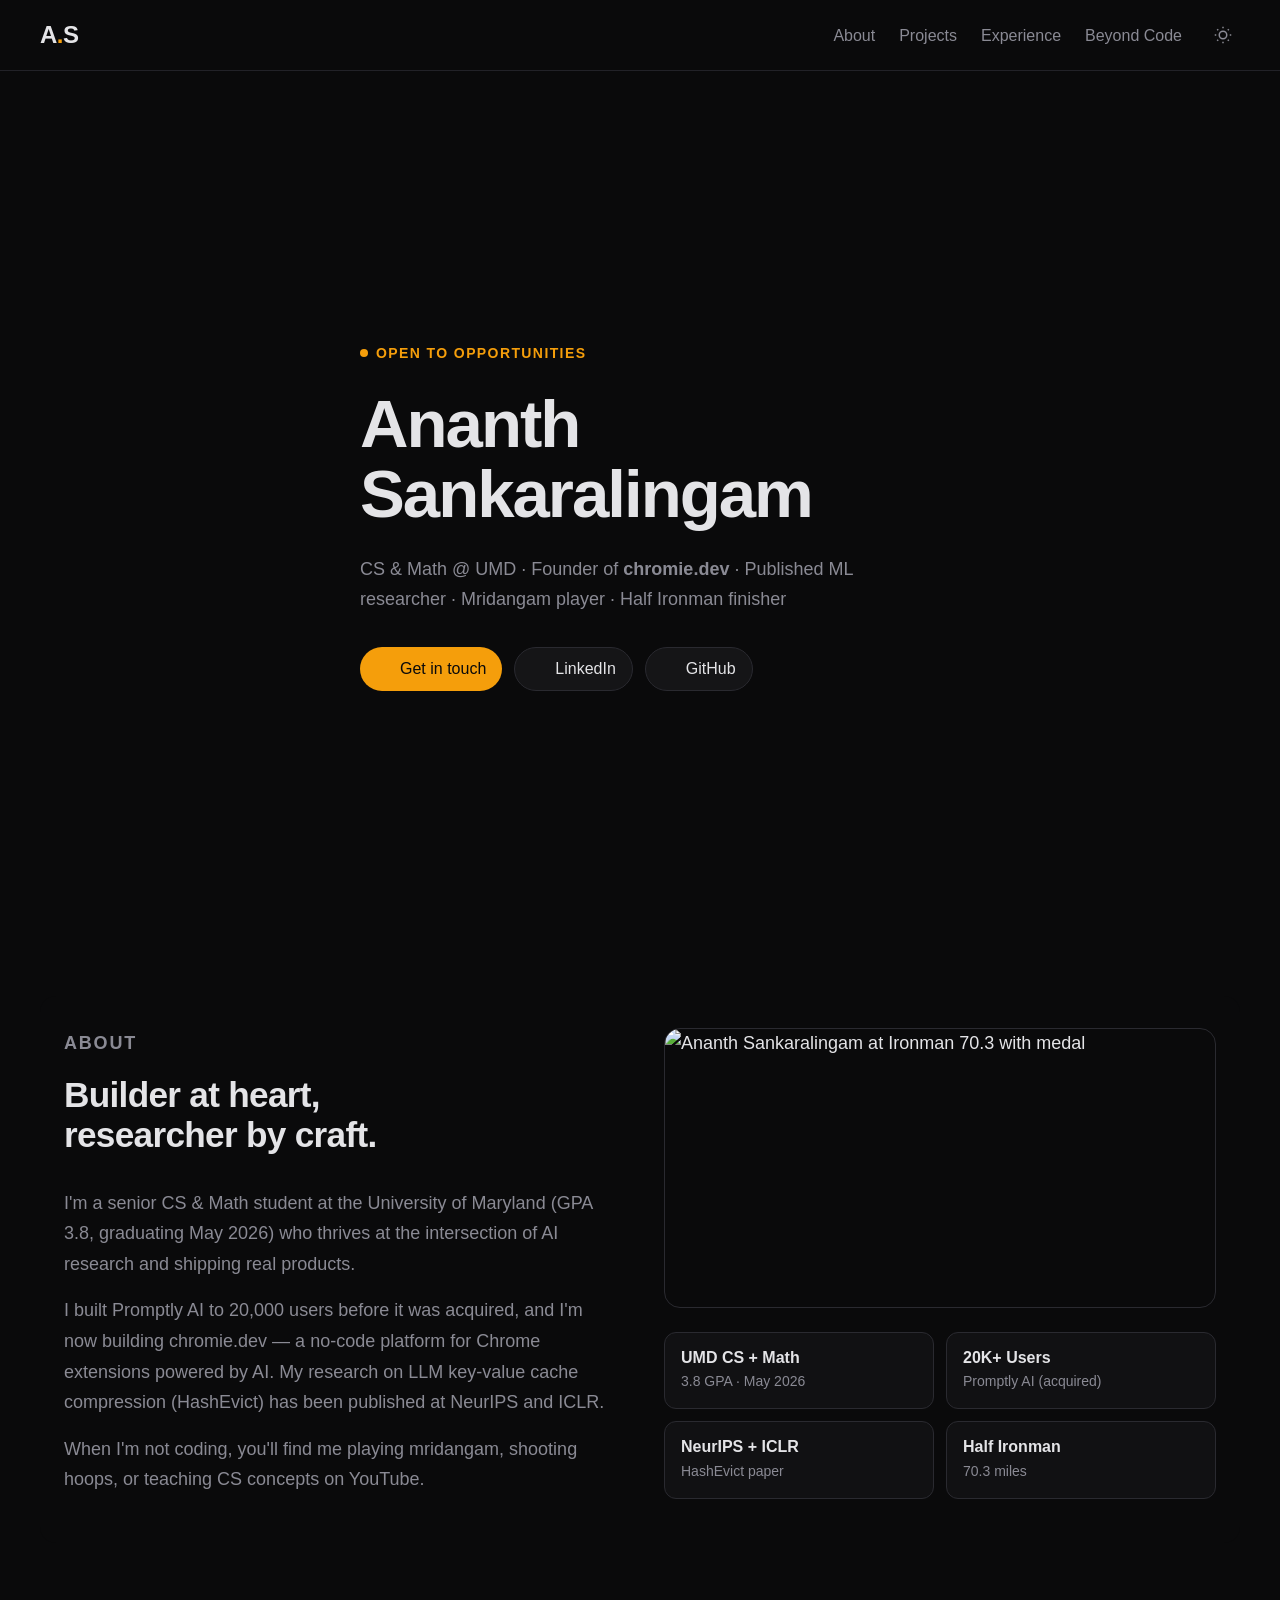
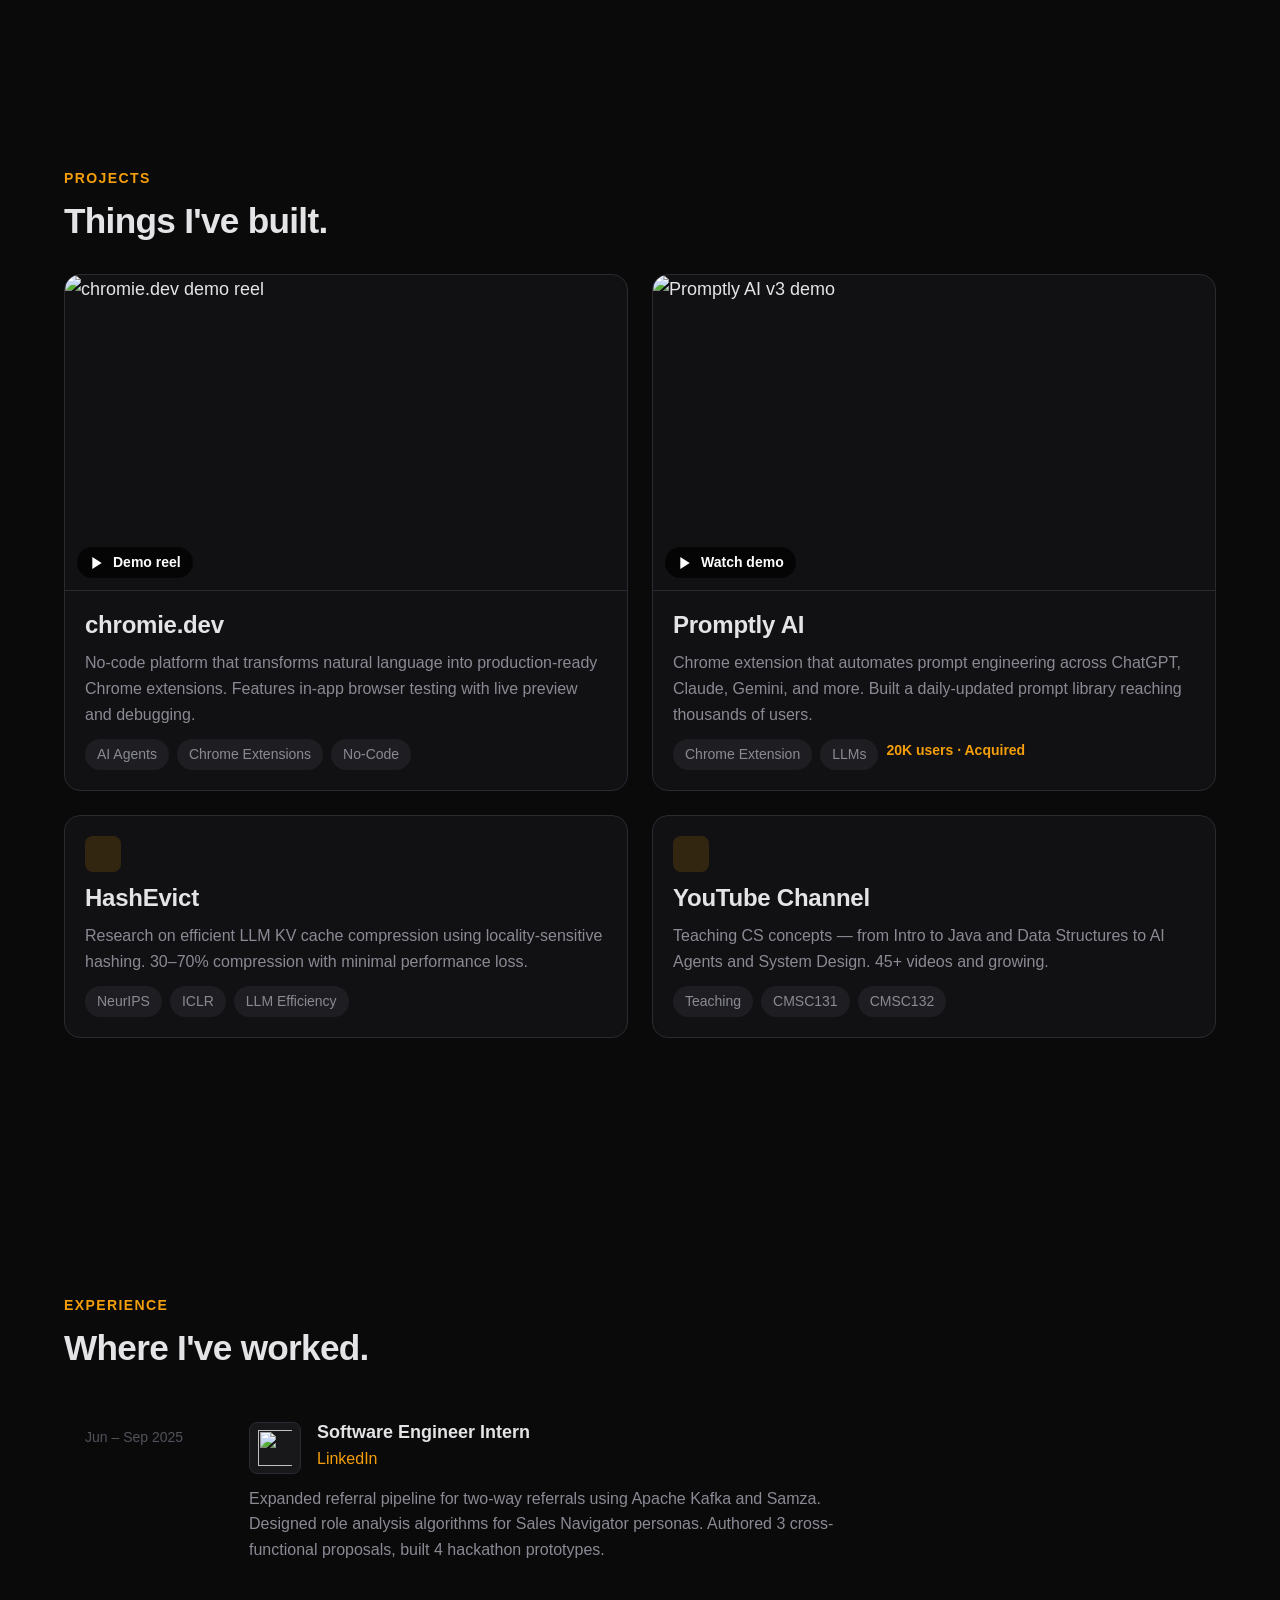
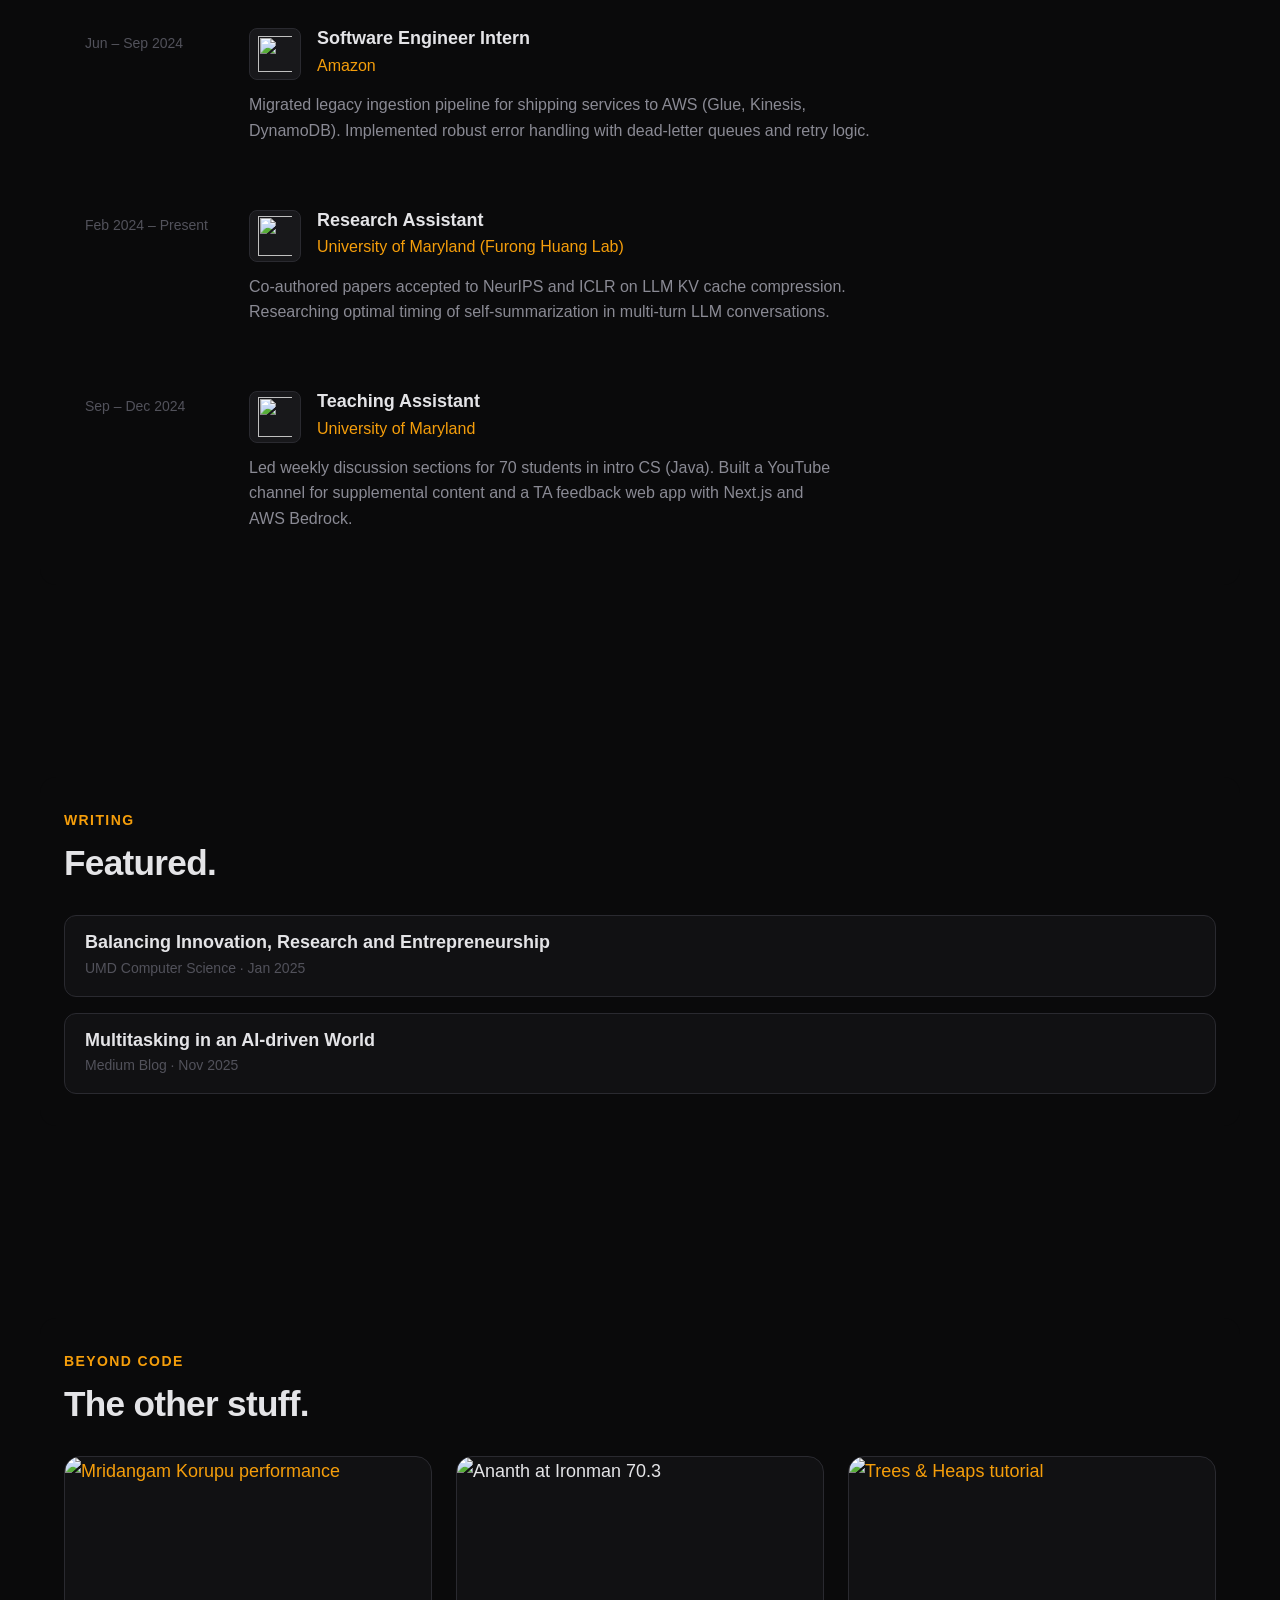
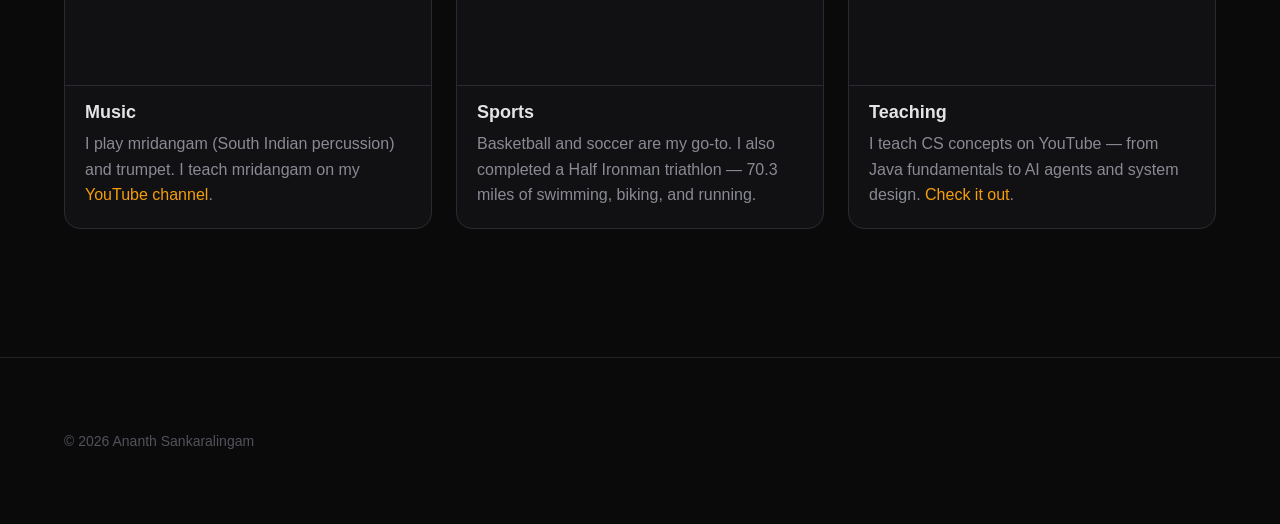
==== commit a58aa8ad: "init" ====
--- a/index.html
+++ b/index.html
@@ -231,32 +231,60 @@
         <div class="timeline-item">
           <div class="timeline-date">Jun – Sep 2025</div>
           <div class="timeline-content">
-            <h3>Software Engineer Intern</h3>
-            <div class="company">LinkedIn</div>
+            <div class="timeline-header">
+              <div class="company-logo-wrap" aria-hidden="true">
+                <img class="company-logo company-logo--mono" src="https://cdn.jsdelivr.net/npm/simple-icons@11/icons/linkedin.svg" width="40" height="40" alt="" decoding="async" loading="lazy" />
+              </div>
+              <div class="timeline-header-text">
+                <h3>Software Engineer Intern</h3>
+                <div class="company">LinkedIn</div>
+              </div>
+            </div>
             <p>Expanded referral pipeline for two-way referrals using Apache Kafka and Samza. Designed role analysis algorithms for Sales Navigator personas. Authored 3 cross-functional proposals, built 4 hackathon prototypes.</p>
           </div>
         </div>
         <div class="timeline-item">
           <div class="timeline-date">Jun – Sep 2024</div>
           <div class="timeline-content">
-            <h3>Software Engineer Intern</h3>
-            <div class="company">Amazon</div>
+            <div class="timeline-header">
+              <div class="company-logo-wrap" aria-hidden="true">
+                <img class="company-logo company-logo--mono" src="https://cdn.jsdelivr.net/npm/simple-icons@11/icons/amazon.svg" width="40" height="40" alt="" decoding="async" loading="lazy" />
+              </div>
+              <div class="timeline-header-text">
+                <h3>Software Engineer Intern</h3>
+                <div class="company">Amazon</div>
+              </div>
+            </div>
             <p>Migrated legacy ingestion pipeline for shipping services to AWS (Glue, Kinesis, DynamoDB). Implemented robust error handling with dead-letter queues and retry logic.</p>
           </div>
         </div>
         <div class="timeline-item">
           <div class="timeline-date">Feb 2024 – Present</div>
           <div class="timeline-content">
-            <h3>Research Assistant</h3>
-            <div class="company">University of Maryland (Furong Huang Lab)</div>
+            <div class="timeline-header">
+              <div class="company-logo-wrap" aria-hidden="true">
+                <img class="company-logo company-logo--seal" src="https://upload.wikimedia.org/wikipedia/en/3/3e/University_of_Maryland_seal.svg" width="40" height="40" alt="" decoding="async" loading="lazy" />
+              </div>
+              <div class="timeline-header-text">
+                <h3>Research Assistant</h3>
+                <div class="company">University of Maryland (Furong Huang Lab)</div>
+              </div>
+            </div>
             <p>Co-authored papers accepted to NeurIPS and ICLR on LLM KV cache compression. Researching optimal timing of self-summarization in multi-turn LLM conversations.</p>
           </div>
         </div>
         <div class="timeline-item">
           <div class="timeline-date">Sep – Dec 2024</div>
           <div class="timeline-content">
-            <h3>Teaching Assistant</h3>
-            <div class="company">University of Maryland</div>
+            <div class="timeline-header">
+              <div class="company-logo-wrap" aria-hidden="true">
+                <img class="company-logo company-logo--seal" src="https://upload.wikimedia.org/wikipedia/en/3/3e/University_of_Maryland_seal.svg" width="40" height="40" alt="" decoding="async" loading="lazy" />
+              </div>
+              <div class="timeline-header-text">
+                <h3>Teaching Assistant</h3>
+                <div class="company">University of Maryland</div>
+              </div>
+            </div>
             <p>Led weekly discussion sections for 70 students in intro CS (Java). Built a YouTube channel for supplemental content and a TA feedback web app with Next.js and AWS Bedrock.</p>
           </div>
         </div>
@@ -329,7 +357,7 @@
             </a>
           </div>
           <h3>Teaching</h3>
-          <p>I teach mridangam and CS concepts on YouTube — from Java fundamentals to AI agents and system design. <a href="https://www.youtube.com/@ananthsankaralingam" target="_blank" rel="noopener noreferrer">Check it out</a>.</p>
+          <p>I teach CS concepts on YouTube — from Java fundamentals to AI agents and system design. <a href="https://www.youtube.com/@ananthsankaralingam" target="_blank" rel="noopener noreferrer">Check it out</a>.</p>
         </div>
 
       </div>
--- a/style.css
+++ b/style.css
@@ -616,7 +616,19 @@
   font-variant-numeric: tabular-nums;
 }
 
-.timeline-content h3 {
+.timeline-header {
+  display: flex;
+  align-items: flex-start;
+  gap: var(--space-4);
+  margin-bottom: var(--space-3);
+}
+
+.timeline-header-text {
+  min-width: 0;
+  flex: 1;
+}
+
+.timeline-header-text h3 {
   font-family: var(--font-display);
   font-size: var(--text-base);
   font-weight: 700;
@@ -627,7 +639,41 @@
   font-size: var(--text-sm);
   color: var(--color-primary);
   font-weight: 500;
-  margin-bottom: var(--space-2);
+}
+
+.timeline-content .timeline-header + p {
+  margin-top: 0;
+}
+
+.company-logo-wrap {
+  flex-shrink: 0;
+  width: 52px;
+  height: 52px;
+  border-radius: var(--radius-md);
+  background: var(--color-surface-2);
+  border: 1px solid var(--color-border);
+  display: flex;
+  align-items: center;
+  justify-content: center;
+  padding: var(--space-2);
+}
+
+.company-logo {
+  width: 36px;
+  height: 36px;
+  object-fit: contain;
+}
+
+/* Simple Icons SVGs are black; invert on dark theme for contrast */
+[data-theme='dark'] .company-logo--mono {
+  filter: brightness(0) invert(1);
+}
+
+/* Wikipedia seal (color); keep visible on dark UI */
+.company-logo--seal {
+  width: 40px;
+  height: 40px;
+  object-fit: contain;
 }
 
 .timeline-content p {
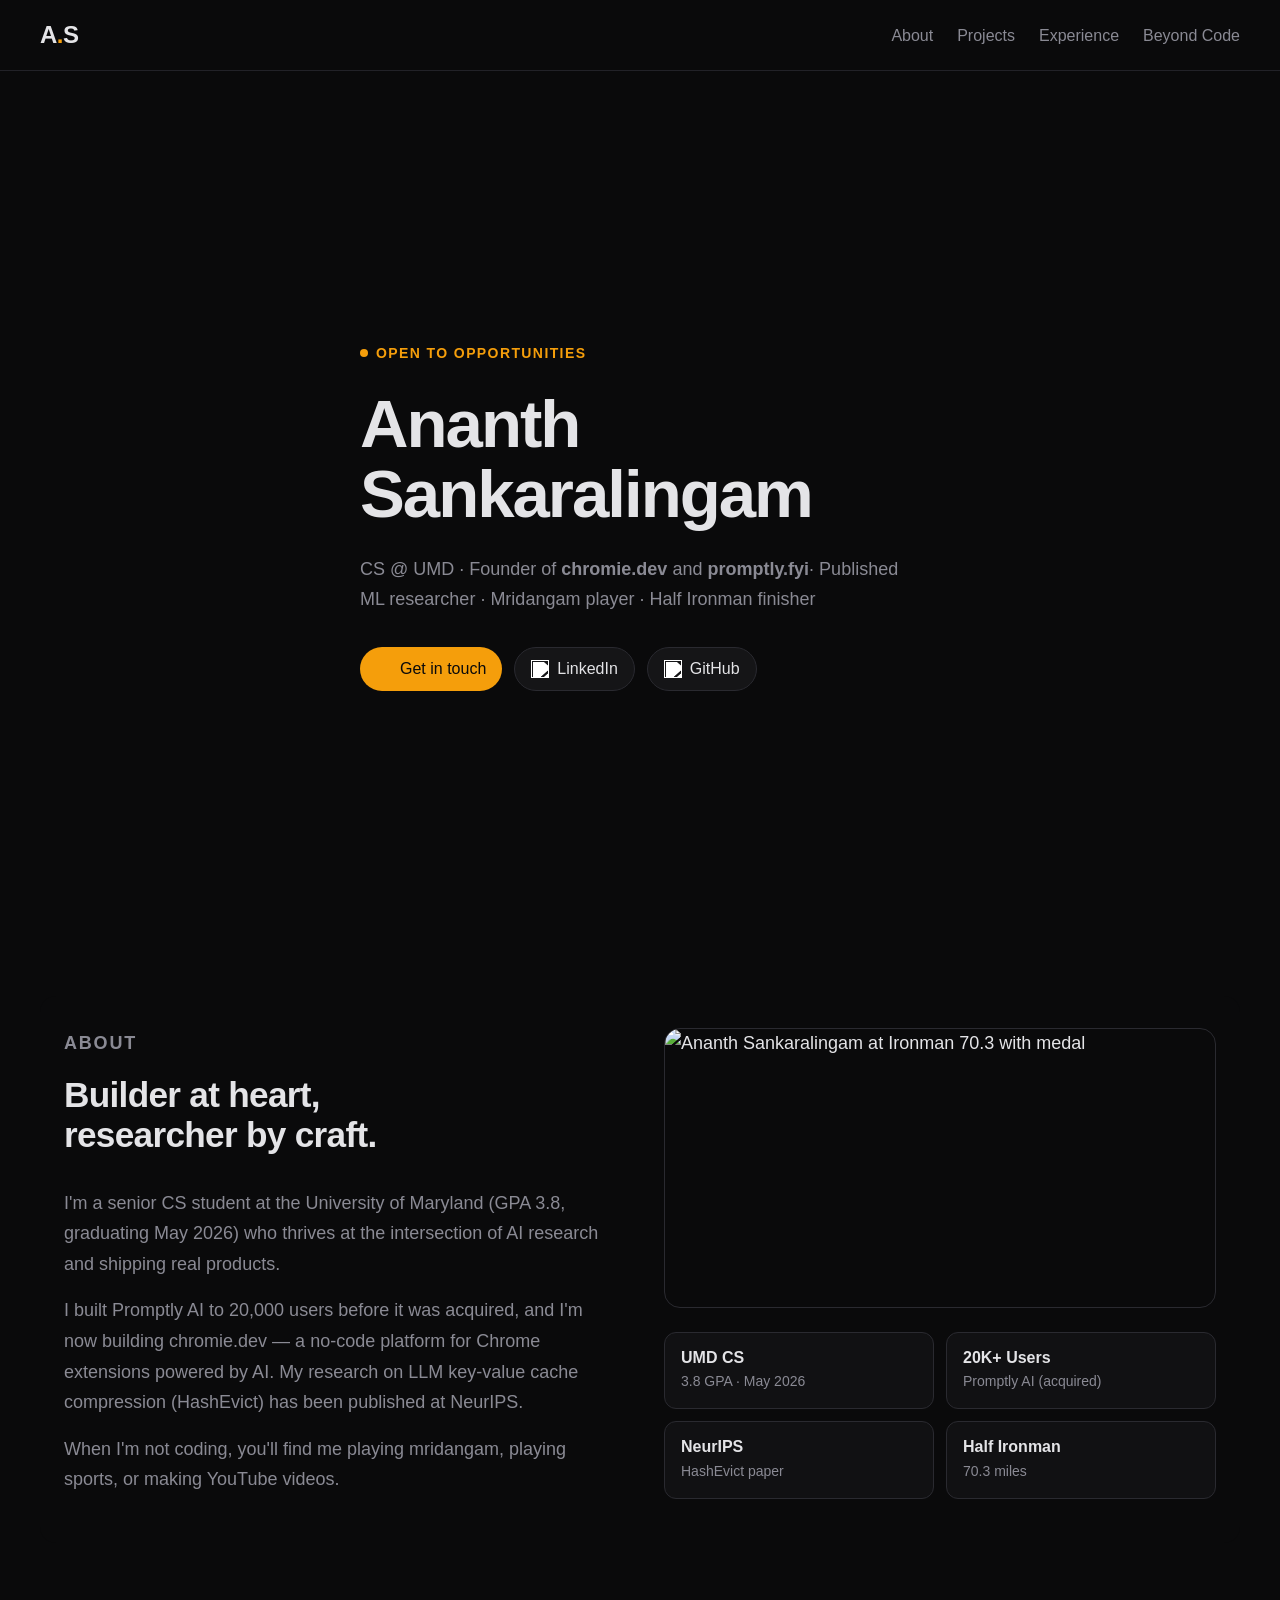
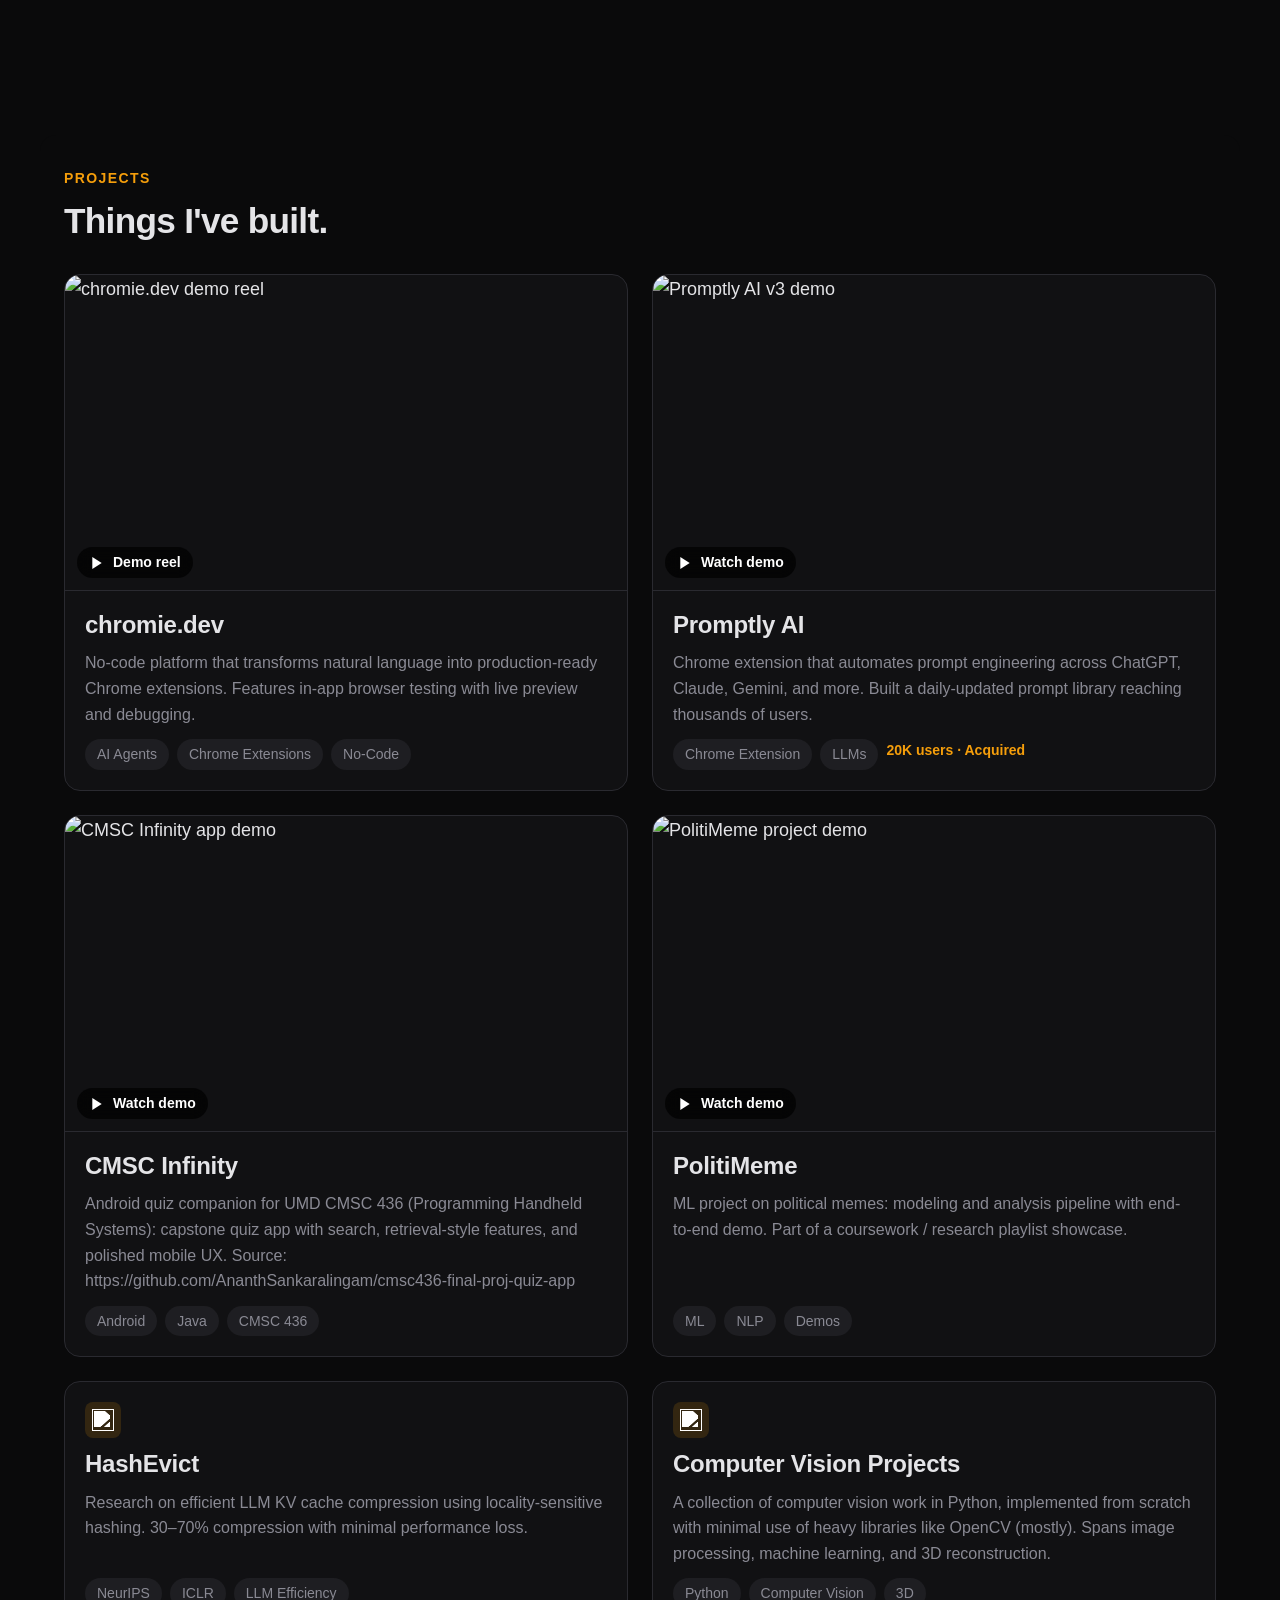
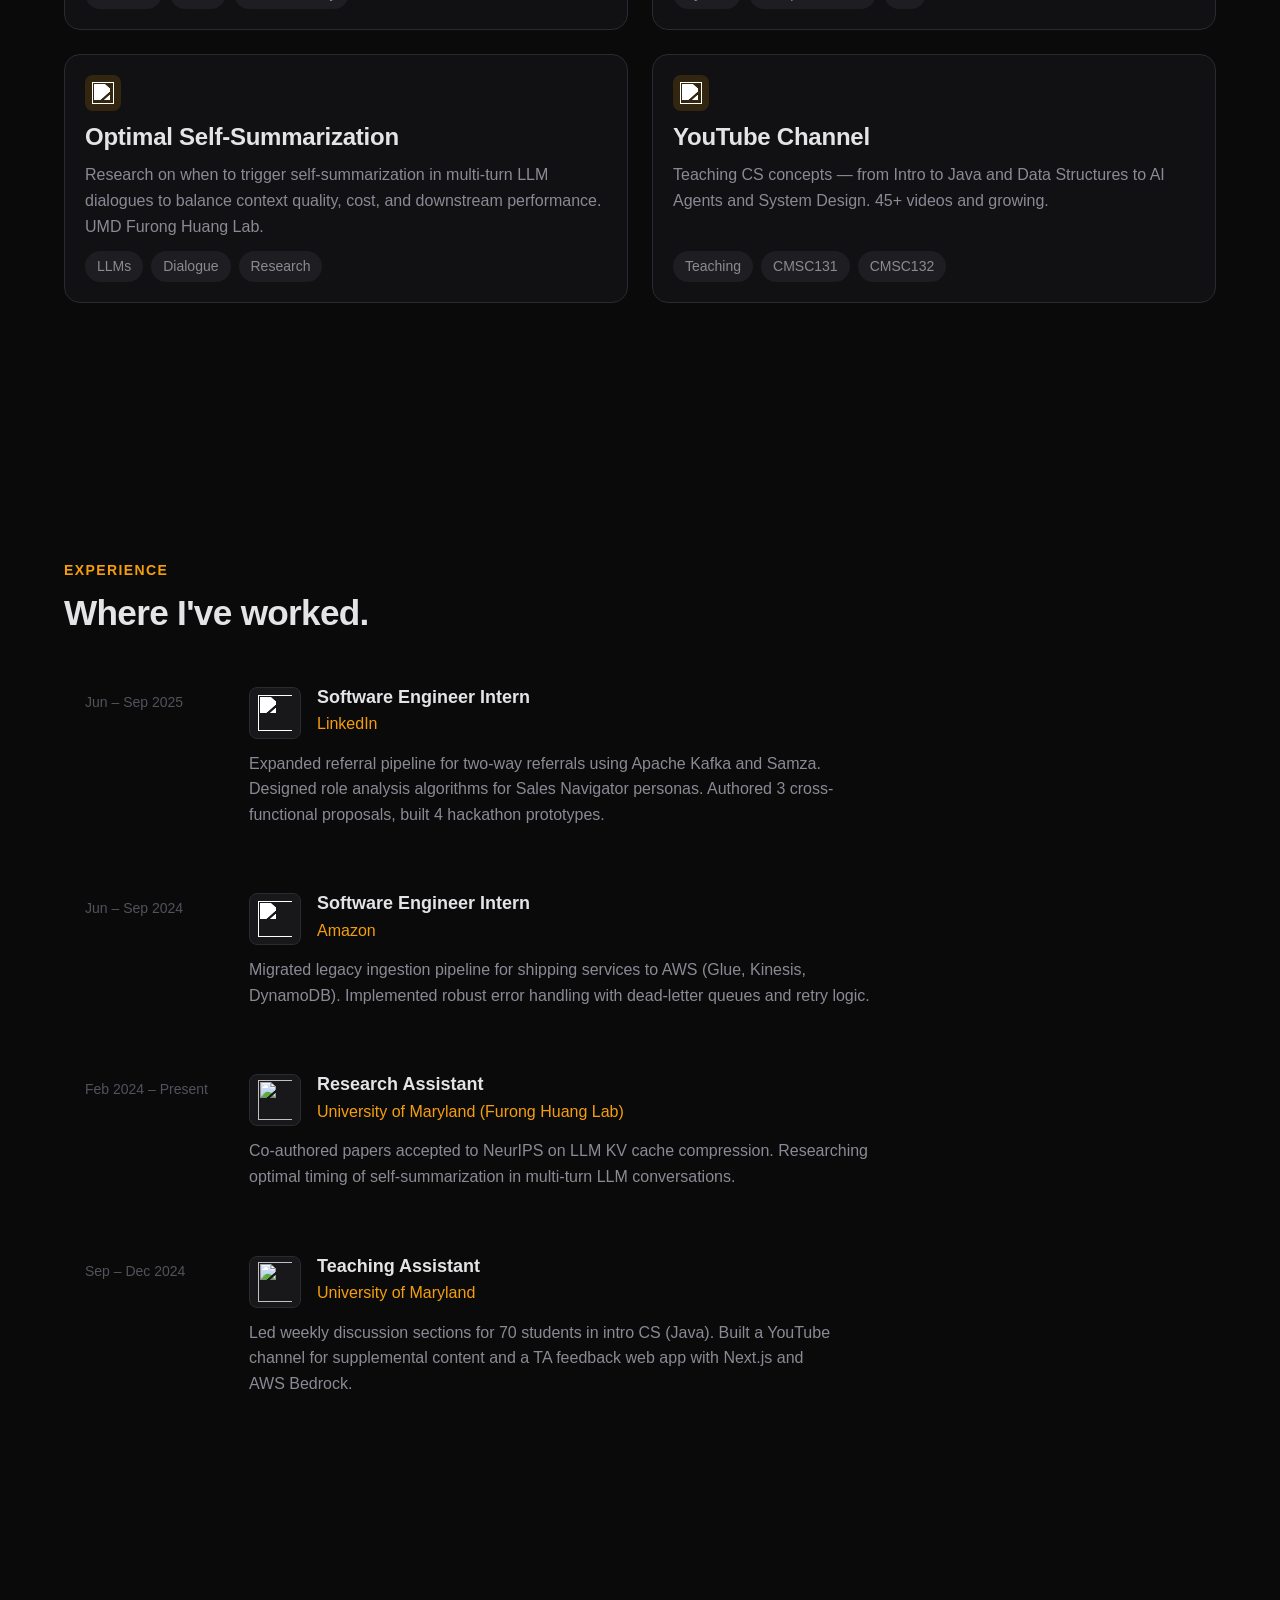
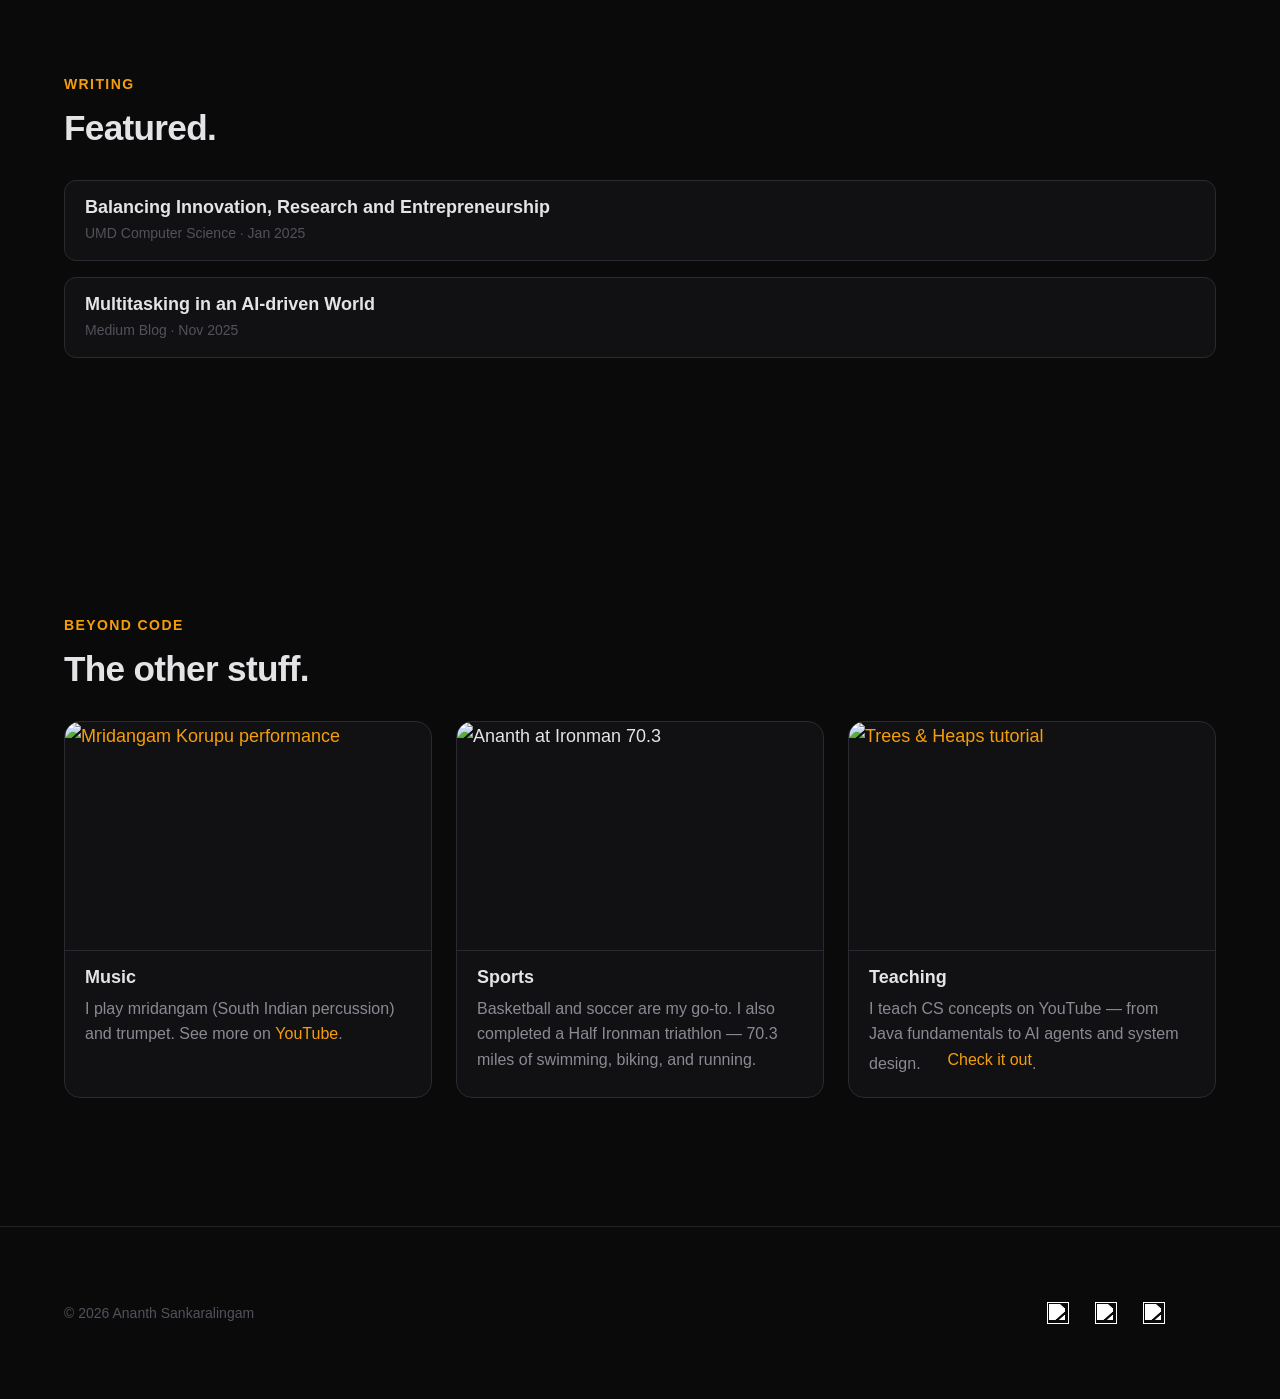
==== commit be33c30c: "update" ====
--- a/index.html
+++ b/index.html
@@ -3,10 +3,11 @@
 <head>
   <meta charset="UTF-8" />
   <meta name="viewport" content="width=device-width, initial-scale=1.0" />
+  <meta name="color-scheme" content="dark" />
   <title>Ananth Sankaralingam</title>
-  <meta name="description" content="Builder, researcher, musician. CS @ University of Maryland. Founder of chromie.dev." />
+  <meta name="description" content="Builder, researcher, musician. CS @ University of Maryland. Founder of chromie.dev and promptly.fyi." />
   <meta property="og:title" content="Ananth Sankaralingam" />
-  <meta property="og:description" content="Builder, researcher, musician. CS @ University of Maryland. Founder of chromie.dev." />
+  <meta property="og:description" content="Builder, researcher, musician. CS @ University of Maryland. Founder of chromie.dev and promptly.fyi." />
 
   <!-- Fonts -->
   <link href="https://api.fontshare.com/v2/css?f[]=cabinet-grotesk@400,500,700,800&f[]=satoshi@400,500,700&display=swap" rel="stylesheet" />
@@ -42,11 +43,6 @@
         <li><a href="#projects">Projects</a></li>
         <li><a href="#experience">Experience</a></li>
         <li><a href="#beyond">Beyond Code</a></li>
-        <li>
-          <button class="theme-toggle" data-theme-toggle aria-label="Switch to light mode">
-            <svg width="18" height="18" viewBox="0 0 24 24" fill="none" stroke="currentColor" stroke-width="2"><circle cx="12" cy="12" r="5"/><path d="M12 1v2M12 21v2M4.22 4.22l1.42 1.42M18.36 18.36l1.42 1.42M1 12h2M21 12h2M4.22 19.78l1.42-1.42M18.36 5.64l1.42-1.42"/></svg>
-          </button>
-        </li>
       </ul>
       <button class="nav-hamburger" id="hamburger" aria-label="Toggle menu">
         <svg width="24" height="24" viewBox="0 0 24 24" fill="none" stroke="currentColor" stroke-width="2"><line x1="3" y1="6" x2="21" y2="6"/><line x1="3" y1="12" x2="21" y2="12"/><line x1="3" y1="18" x2="21" y2="18"/></svg>
@@ -60,7 +56,7 @@
       <div class="hero-tag">Open to opportunities</div>
       <h1>Ananth<br/>Sankara&shy;lingam</h1>
       <p class="hero-sub">
-        CS &amp; Math @ UMD · Founder of <strong>chromie.dev</strong> · 
+        CS @ UMD · Founder of <strong>chromie.dev</strong> and <strong>promptly.fyi</strong>· 
         Published ML researcher · Mridangam player · Half Ironman finisher
       </p>
       <div class="hero-links">
@@ -69,11 +65,11 @@
           Get in touch
         </a>
         <a href="https://www.linkedin.com/in/ananth-s/" class="secondary" target="_blank" rel="noopener noreferrer">
-          <i data-lucide="linkedin" style="width:16px;height:16px;"></i>
+          <img class="brand-logo-img brand-logo-img--mono" src="https://cdn.jsdelivr.net/npm/simple-icons@11/icons/linkedin.svg" width="18" height="18" alt="" decoding="async" />
           LinkedIn
         </a>
         <a href="https://github.com/AnanthSankaralingam" class="secondary" target="_blank" rel="noopener noreferrer">
-          <i data-lucide="github" style="width:16px;height:16px;"></i>
+          <img class="brand-logo-img brand-logo-img--mono" src="https://cdn.jsdelivr.net/npm/simple-icons@11/icons/github.svg" width="18" height="18" alt="" decoding="async" />
           GitHub
         </a>
       </div>
@@ -88,13 +84,13 @@
           <p class="section-label">About</p>
           <h2 class="section-title">Builder at heart, researcher by craft.</h2>
           <p>
-            I'm a senior CS &amp; Math student at the University of Maryland (GPA 3.8, graduating May 2026) who thrives at the intersection of AI research and shipping real products.
+            I'm a senior CS student at the University of Maryland (GPA 3.8, graduating May 2026) who thrives at the intersection of AI research and shipping real products.
           </p>
           <p>
-            I built Promptly AI to 20,000 users before it was acquired, and I'm now building chromie.dev — a no-code platform for Chrome extensions powered by AI. My research on LLM key-value cache compression (HashEvict) has been published at NeurIPS and ICLR.
+            I built Promptly AI to 20,000 users before it was acquired, and I'm now building chromie.dev — a no-code platform for Chrome extensions powered by AI. My research on LLM key-value cache compression (HashEvict) has been published at NeurIPS.
           </p>
           <p>
-            When I'm not coding, you'll find me playing mridangam, shooting hoops, or teaching CS concepts on YouTube.
+            When I'm not coding, you'll find me playing mridangam, playing sports, or making YouTube videos.
           </p>
         </div>
         <div class="about-media">
@@ -106,7 +102,7 @@
           />
           <div class="about-highlights">
             <div class="highlight-card">
-              <h3>UMD CS + Math</h3>
+              <h3>UMD CS</h3>
               <p>3.8 GPA · May 2026</p>
             </div>
             <div class="highlight-card">
@@ -114,7 +110,7 @@
               <p>Promptly AI (acquired)</p>
             </div>
             <div class="highlight-card">
-              <h3>NeurIPS + ICLR</h3>
+              <h3>NeurIPS</h3>
               <p>HashEvict paper</p>
             </div>
             <div class="highlight-card">
@@ -180,12 +176,58 @@
           </div>
         </a>
 
+        <!-- CMSC Infinity -->
+        <a href="https://www.youtube.com/watch?v=ZYGu1eUsBi8" class="project-card project-card--featured fade-in" target="_blank" rel="noopener noreferrer">
+          <div class="project-video-wrap">
+            <img src="https://img.youtube.com/vi/ZYGu1eUsBi8/maxresdefault.jpg" alt="CMSC Infinity app demo" class="project-thumb" loading="lazy" />
+            <div class="play-badge">
+              <svg width="16" height="16" viewBox="0 0 24 24" fill="currentColor"><polygon points="5 3 19 12 5 21 5 3"/></svg>
+              Watch demo
+            </div>
+          </div>
+          <div class="project-body">
+            <div class="project-header">
+              <h3>CMSC Infinity</h3>
+              <span class="arrow"><i data-lucide="arrow-up-right" style="width:20px;height:20px;"></i></span>
+            </div>
+            <p class="project-desc">Android quiz companion for UMD CMSC 436 (Programming Handheld Systems): capstone quiz app with search, retrieval-style features, and polished mobile UX. Source: https://github.com/AnanthSankaralingam/cmsc436-final-proj-quiz-app</p>
+            <div class="project-tags">
+              <span class="tag">Android</span>
+              <span class="tag">Java</span>
+              <span class="tag">CMSC 436</span>
+            </div>
+          </div>
+        </a>
+
+        <!-- PolitiMeme -->
+        <a href="https://www.youtube.com/watch?v=2Qfm_Nghm7U" class="project-card project-card--featured fade-in" target="_blank" rel="noopener noreferrer">
+          <div class="project-video-wrap">
+            <img src="https://img.youtube.com/vi/2Qfm_Nghm7U/maxresdefault.jpg" alt="PolitiMeme project demo" class="project-thumb" loading="lazy" />
+            <div class="play-badge">
+              <svg width="16" height="16" viewBox="0 0 24 24" fill="currentColor"><polygon points="5 3 19 12 5 21 5 3"/></svg>
+              Watch demo
+            </div>
+          </div>
+          <div class="project-body">
+            <div class="project-header">
+              <h3>PolitiMeme</h3>
+              <span class="arrow"><i data-lucide="arrow-up-right" style="width:20px;height:20px;"></i></span>
+            </div>
+            <p class="project-desc">ML project on political memes: modeling and analysis pipeline with end-to-end demo. Part of a coursework / research playlist showcase.</p>
+            <div class="project-tags">
+              <span class="tag">ML</span>
+              <span class="tag">NLP</span>
+              <span class="tag">Demos</span>
+            </div>
+          </div>
+        </a>
+
         <!-- HashEvict -->
         <a href="https://arxiv.org/abs/2412.16187" class="project-card fade-in" target="_blank" rel="noopener noreferrer">
           <div class="project-body">
             <div class="project-header">
               <div class="project-icon-sm">
-                <i data-lucide="file-text" style="width:20px;height:20px;color:var(--color-primary);"></i>
+                <img class="brand-logo-img brand-logo-img--mono" src="https://cdn.jsdelivr.net/npm/simple-icons@11/icons/arxiv.svg" width="22" height="22" alt="" decoding="async" />
               </div>
               <span class="arrow"><i data-lucide="arrow-up-right" style="width:20px;height:20px;"></i></span>
             </div>
@@ -199,12 +241,50 @@
           </div>
         </a>
 
+        <!-- Computer Vision Projects (repo collection) -->
+        <a href="https://github.com/AnanthSankaralingam/Computer-Vision-Projects" class="project-card fade-in" target="_blank" rel="noopener noreferrer">
+          <div class="project-body">
+            <div class="project-header">
+              <div class="project-icon-sm">
+                <img class="brand-logo-img brand-logo-img--mono" src="https://cdn.jsdelivr.net/npm/simple-icons@11/icons/github.svg" width="22" height="22" alt="" decoding="async" />
+              </div>
+              <span class="arrow"><i data-lucide="arrow-up-right" style="width:20px;height:20px;"></i></span>
+            </div>
+            <h3>Computer Vision Projects</h3>
+            <p class="project-desc">A collection of computer vision work in Python, implemented from scratch with minimal use of heavy libraries like OpenCV (mostly). Spans image processing, machine learning, and 3D reconstruction.</p>
+            <div class="project-tags">
+              <span class="tag">Python</span>
+              <span class="tag">Computer Vision</span>
+              <span class="tag">3D</span>
+            </div>
+          </div>
+        </a>
+
+        <!-- Self-summarization (research) -->
+        <a href="https://www.linkedin.com/in/ananth-s/overlay/Project/506934601/treasury/?profileId=ACoAADhyrzEBMg-Fak40NKUcKxmt3FS02cnR8CE" class="project-card fade-in" target="_blank" rel="noopener noreferrer">
+          <div class="project-body">
+            <div class="project-header">
+              <div class="project-icon-sm">
+                <img class="brand-logo-img brand-logo-img--mono" src="https://cdn.jsdelivr.net/npm/simple-icons@11/icons/linkedin.svg" width="22" height="22" alt="" decoding="async" />
+              </div>
+              <span class="arrow"><i data-lucide="arrow-up-right" style="width:20px;height:20px;"></i></span>
+            </div>
+            <h3>Optimal Self-Summarization</h3>
+            <p class="project-desc">Research on when to trigger self-summarization in multi-turn LLM dialogues to balance context quality, cost, and downstream performance. UMD Furong Huang Lab.</p>
+            <div class="project-tags">
+              <span class="tag">LLMs</span>
+              <span class="tag">Dialogue</span>
+              <span class="tag">Research</span>
+            </div>
+          </div>
+        </a>
+
         <!-- YouTube Channel -->
         <a href="https://www.youtube.com/@ananthsankaralingam" class="project-card fade-in" target="_blank" rel="noopener noreferrer">
           <div class="project-body">
             <div class="project-header">
               <div class="project-icon-sm">
-                <i data-lucide="youtube" style="width:20px;height:20px;color:var(--color-primary);"></i>
+                <img class="brand-logo-img brand-logo-img--mono" src="https://cdn.jsdelivr.net/npm/simple-icons@11/icons/youtube.svg" width="22" height="22" alt="" decoding="async" />
               </div>
               <span class="arrow"><i data-lucide="arrow-up-right" style="width:20px;height:20px;"></i></span>
             </div>
@@ -270,7 +350,7 @@
                 <div class="company">University of Maryland (Furong Huang Lab)</div>
               </div>
             </div>
-            <p>Co-authored papers accepted to NeurIPS and ICLR on LLM KV cache compression. Researching optimal timing of self-summarization in multi-turn LLM conversations.</p>
+            <p>Co-authored papers accepted to NeurIPS on LLM KV cache compression. Researching optimal timing of self-summarization in multi-turn LLM conversations.</p>
           </div>
         </div>
         <div class="timeline-item">
@@ -334,7 +414,7 @@
             </a>
           </div>
           <h3>Music</h3>
-          <p>I play mridangam (South Indian percussion) and trumpet. I teach mridangam on my <a href="https://www.youtube.com/@ananthsankaralingam" target="_blank" rel="noopener noreferrer">YouTube channel</a>.</p>
+          <p>I play mridangam (South Indian percussion) and trumpet. See more on <a href="https://www.youtube.com/@ananthsankaralingam" target="_blank" rel="noopener noreferrer">YouTube</a>.</p>
         </div>
 
         <!-- Sports — with Ironman photo -->
@@ -357,7 +437,7 @@
             </a>
           </div>
           <h3>Teaching</h3>
-          <p>I teach CS concepts on YouTube — from Java fundamentals to AI agents and system design. <a href="https://www.youtube.com/@ananthsankaralingam" target="_blank" rel="noopener noreferrer">Check it out</a>.</p>
+          <p>I teach CS concepts on YouTube — from Java fundamentals to AI agents and system design. <a href="https://www.youtube.com/@ananthsankaralingam" class="inline-brand-link" target="_blank" rel="noopener noreferrer"><img class="brand-logo-img brand-logo-img--mono" src="https://cdn.jsdelivr.net/npm/simple-icons@11/icons/youtube.svg" width="14" height="14" alt="" decoding="async" /><span>Check it out</span></a>.</p>
         </div>
 
       </div>
@@ -370,13 +450,13 @@
       <span class="footer-text">&copy; 2026 Ananth Sankaralingam</span>
       <div class="footer-links">
         <a href="https://www.linkedin.com/in/ananth-s/" target="_blank" rel="noopener noreferrer" aria-label="LinkedIn">
-          <i data-lucide="linkedin" style="width:18px;height:18px;"></i>
+          <img class="brand-logo-img brand-logo-img--mono" src="https://cdn.jsdelivr.net/npm/simple-icons@11/icons/linkedin.svg" width="22" height="22" alt="" decoding="async" />
         </a>
         <a href="https://github.com/AnanthSankaralingam" target="_blank" rel="noopener noreferrer" aria-label="GitHub">
-          <i data-lucide="github" style="width:18px;height:18px;"></i>
+          <img class="brand-logo-img brand-logo-img--mono" src="https://cdn.jsdelivr.net/npm/simple-icons@11/icons/github.svg" width="22" height="22" alt="" decoding="async" />
         </a>
         <a href="https://www.youtube.com/@ananthsankaralingam" target="_blank" rel="noopener noreferrer" aria-label="YouTube">
-          <i data-lucide="youtube" style="width:18px;height:18px;"></i>
+          <img class="brand-logo-img brand-logo-img--mono" src="https://cdn.jsdelivr.net/npm/simple-icons@11/icons/youtube.svg" width="22" height="22" alt="" decoding="async" />
         </a>
         <a href="https://medium.com/@ananth.sankaralingam" target="_blank" rel="noopener noreferrer" aria-label="Medium">
           <i data-lucide="book-open" style="width:18px;height:18px;"></i>
@@ -388,24 +468,6 @@
   <!-- ========== SCRIPTS ========== -->
   <script>
     lucide.createIcons();
-
-    // Theme toggle
-    (function() {
-      const t = document.querySelector('[data-theme-toggle]');
-      const r = document.documentElement;
-      let d = matchMedia('(prefers-color-scheme: dark)').matches ? 'dark' : 'light';
-      r.setAttribute('data-theme', d);
-      if (t) {
-        t.addEventListener('click', () => {
-          d = d === 'dark' ? 'light' : 'dark';
-          r.setAttribute('data-theme', d);
-          t.setAttribute('aria-label', 'Switch to ' + (d === 'dark' ? 'light' : 'dark') + ' mode');
-          t.innerHTML = d === 'dark'
-            ? '<svg width="18" height="18" viewBox="0 0 24 24" fill="none" stroke="currentColor" stroke-width="2"><circle cx="12" cy="12" r="5"/><path d="M12 1v2M12 21v2M4.22 4.22l1.42 1.42M18.36 18.36l1.42 1.42M1 12h2M21 12h2M4.22 19.78l1.42-1.42M18.36 5.64l1.42-1.42"/></svg>'
-            : '<svg width="18" height="18" viewBox="0 0 24 24" fill="none" stroke="currentColor" stroke-width="2"><path d="M21 12.79A9 9 0 1 1 11.21 3 7 7 0 0 0 21 12.79z"/></svg>';
-        });
-      }
-    })();
 
     // Mobile nav toggle
     document.getElementById('hamburger').addEventListener('click', () => {
--- a/style.css
+++ b/style.css
@@ -48,10 +48,11 @@
 }
 
 /* ============================================
-   COLOR — Dark base, warm amber accent
-   ============================================ */
-:root,
-[data-theme='dark'] {
+   COLOR — Dark base, warm amber accent (only)
+   ============================================ */
+:root {
+  color-scheme: dark;
+
   --color-bg: #0a0a0b;
   --color-surface: #111113;
   --color-surface-2: #18181b;
@@ -71,28 +72,6 @@
   --shadow-sm: 0 1px 2px rgba(0,0,0,0.3);
   --shadow-md: 0 4px 12px rgba(0,0,0,0.4);
   --shadow-lg: 0 12px 32px rgba(0,0,0,0.5);
-}
-
-[data-theme='light'] {
-  --color-bg: #fafaf9;
-  --color-surface: #ffffff;
-  --color-surface-2: #f5f5f4;
-  --color-surface-offset: #e7e5e4;
-  --color-border: #d6d3d1;
-  --color-divider: #e7e5e4;
-
-  --color-text: #1c1917;
-  --color-text-muted: #78716c;
-  --color-text-faint: #a8a29e;
-
-  --color-primary: #d97706;
-  --color-primary-hover: #b45309;
-  --color-primary-active: #92400e;
-  --color-primary-glow: rgba(217, 119, 6, 0.1);
-
-  --shadow-sm: 0 1px 2px rgba(0,0,0,0.06);
-  --shadow-md: 0 4px 12px rgba(0,0,0,0.08);
-  --shadow-lg: 0 12px 32px rgba(0,0,0,0.12);
 }
 
 /* ============================================
@@ -181,20 +160,6 @@
   color: var(--color-primary);
 }
 
-.theme-toggle {
-  color: var(--color-text-muted);
-  padding: var(--space-2);
-  border-radius: var(--radius-md);
-  transition: color var(--transition-interactive), background var(--transition-interactive);
-  display: flex;
-  align-items: center;
-}
-
-.theme-toggle:hover {
-  color: var(--color-primary);
-  background: var(--color-primary-glow);
-}
-
 .nav-hamburger {
   display: none;
   color: var(--color-text);
@@ -331,6 +296,52 @@
   transform: translateY(-1px);
 }
 
+/* Brand marks: LinkedIn, GitHub, YouTube (Simple Icons SVGs) */
+.brand-logo-img {
+  display: block;
+  flex-shrink: 0;
+  object-fit: contain;
+}
+
+.brand-logo-img--mono {
+  filter: brightness(0) invert(1);
+}
+
+.hero-links .brand-logo-img {
+  width: 18px;
+  height: 18px;
+}
+
+.footer-links .brand-logo-img {
+  width: 22px;
+  height: 22px;
+}
+
+.footer-links a:hover .brand-logo-img--mono {
+  filter: brightness(0) saturate(100%) invert(64%) sepia(74%) saturate(2000%) hue-rotate(5deg) brightness(98%) contrast(96%);
+}
+
+.inline-brand-link {
+  display: inline-flex;
+  align-items: center;
+  gap: 0.35em;
+  vertical-align: baseline;
+  text-decoration: none;
+  font-weight: 500;
+}
+
+.inline-brand-link .brand-logo-img {
+  width: 1.05em;
+  height: 1.05em;
+  position: relative;
+  top: 0.14em;
+}
+
+.project-icon-sm .brand-logo-img {
+  width: 22px;
+  height: 22px;
+}
+
 /* ============================================
    SECTIONS — semi-transparent backgrounds
    ============================================ */
@@ -664,8 +675,8 @@
   object-fit: contain;
 }
 
-/* Simple Icons SVGs are black; invert on dark theme for contrast */
-[data-theme='dark'] .company-logo--mono {
+/* Simple Icons SVGs are black; invert for dark UI contrast */
+.company-logo--mono {
   filter: brightness(0) invert(1);
 }
 
@@ -776,6 +787,10 @@
 
 .interest-card a:hover {
   text-decoration: underline;
+}
+
+.interest-card a:hover .brand-logo-img--mono {
+  filter: brightness(0) saturate(100%) invert(64%) sepia(74%) saturate(2000%) hue-rotate(5deg) brightness(98%) contrast(96%);
 }
 
 @media (max-width: 768px) {
@@ -870,12 +885,20 @@
 }
 
 .footer-links a {
+  display: inline-flex;
+  align-items: center;
+  justify-content: center;
+  min-width: 2.75rem;
+  min-height: 2.75rem;
+  margin: calc(var(--space-2) * -1);
+  border-radius: var(--radius-md);
   color: var(--color-text-muted);
-  transition: color var(--transition-interactive);
+  transition: color var(--transition-interactive), transform var(--transition-interactive);
 }
 
 .footer-links a:hover {
   color: var(--color-primary);
+  transform: translateY(-1px);
 }
 
 /* ============================================
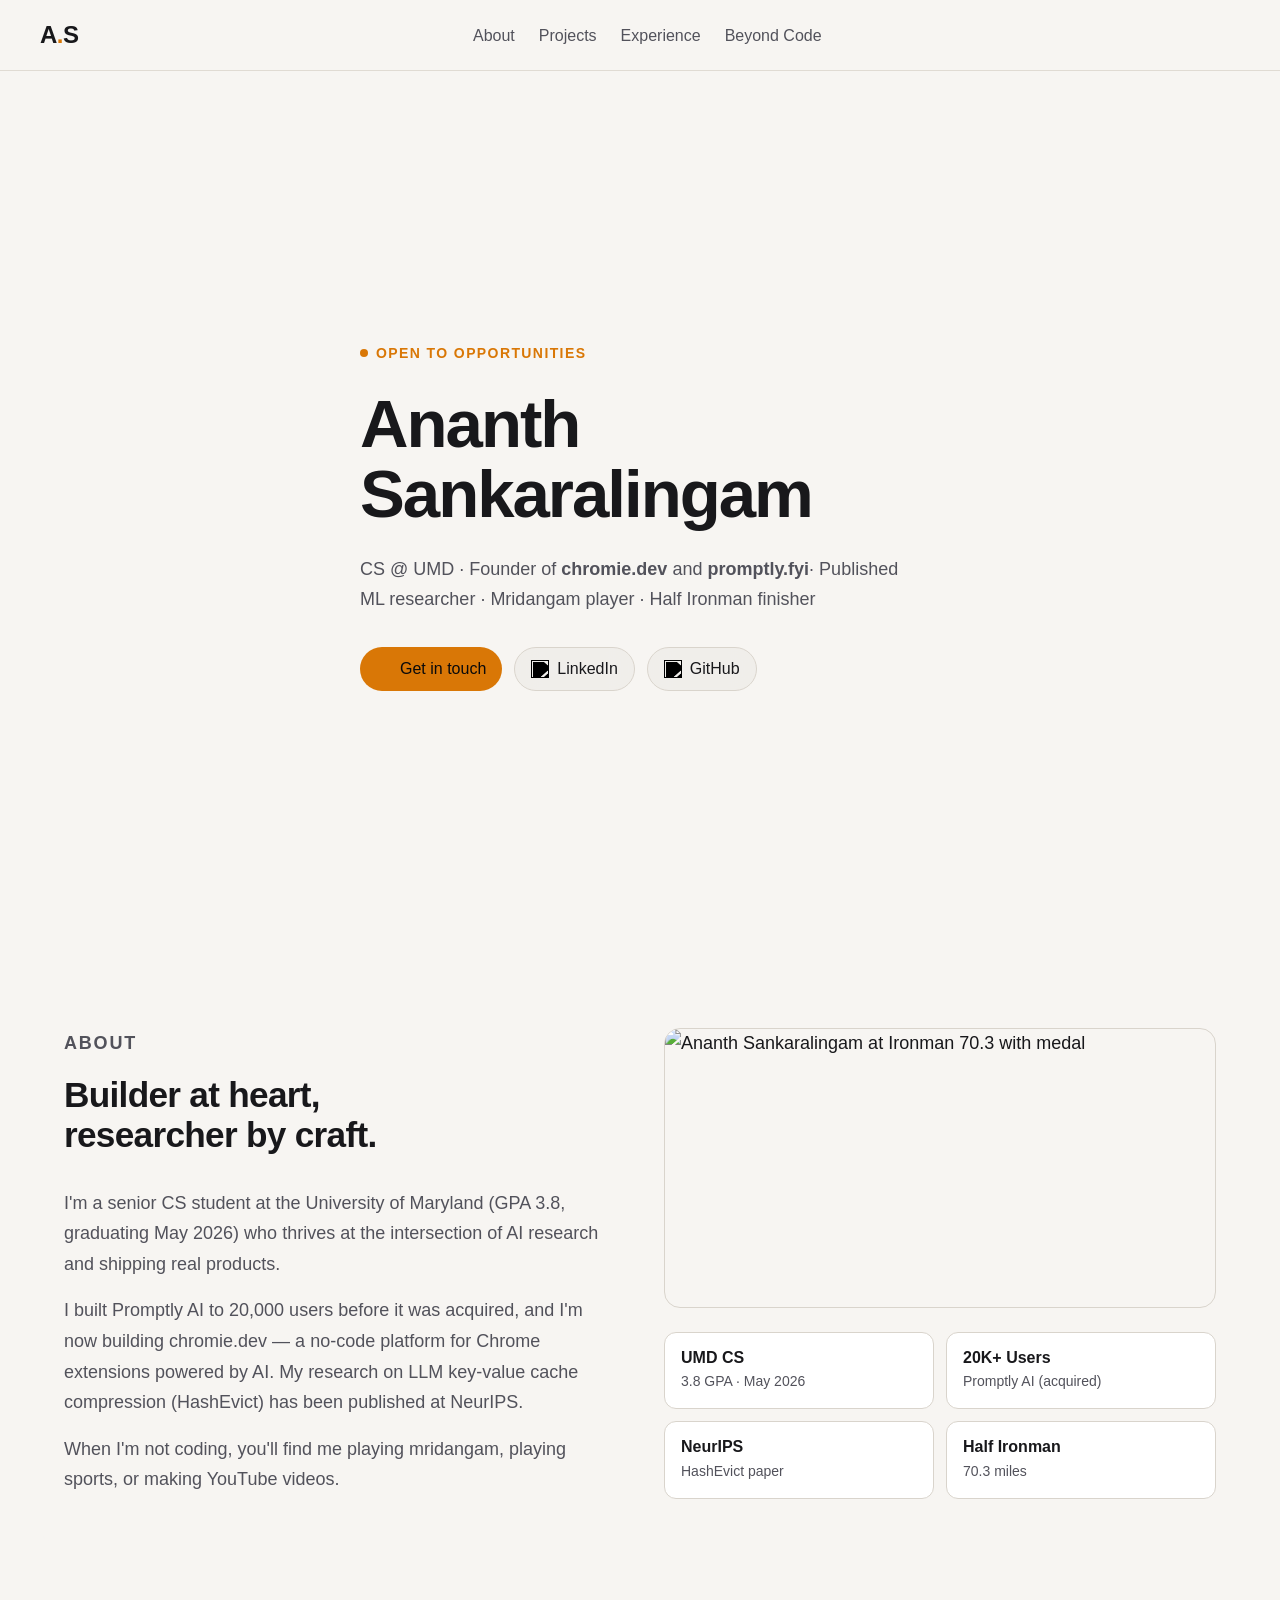
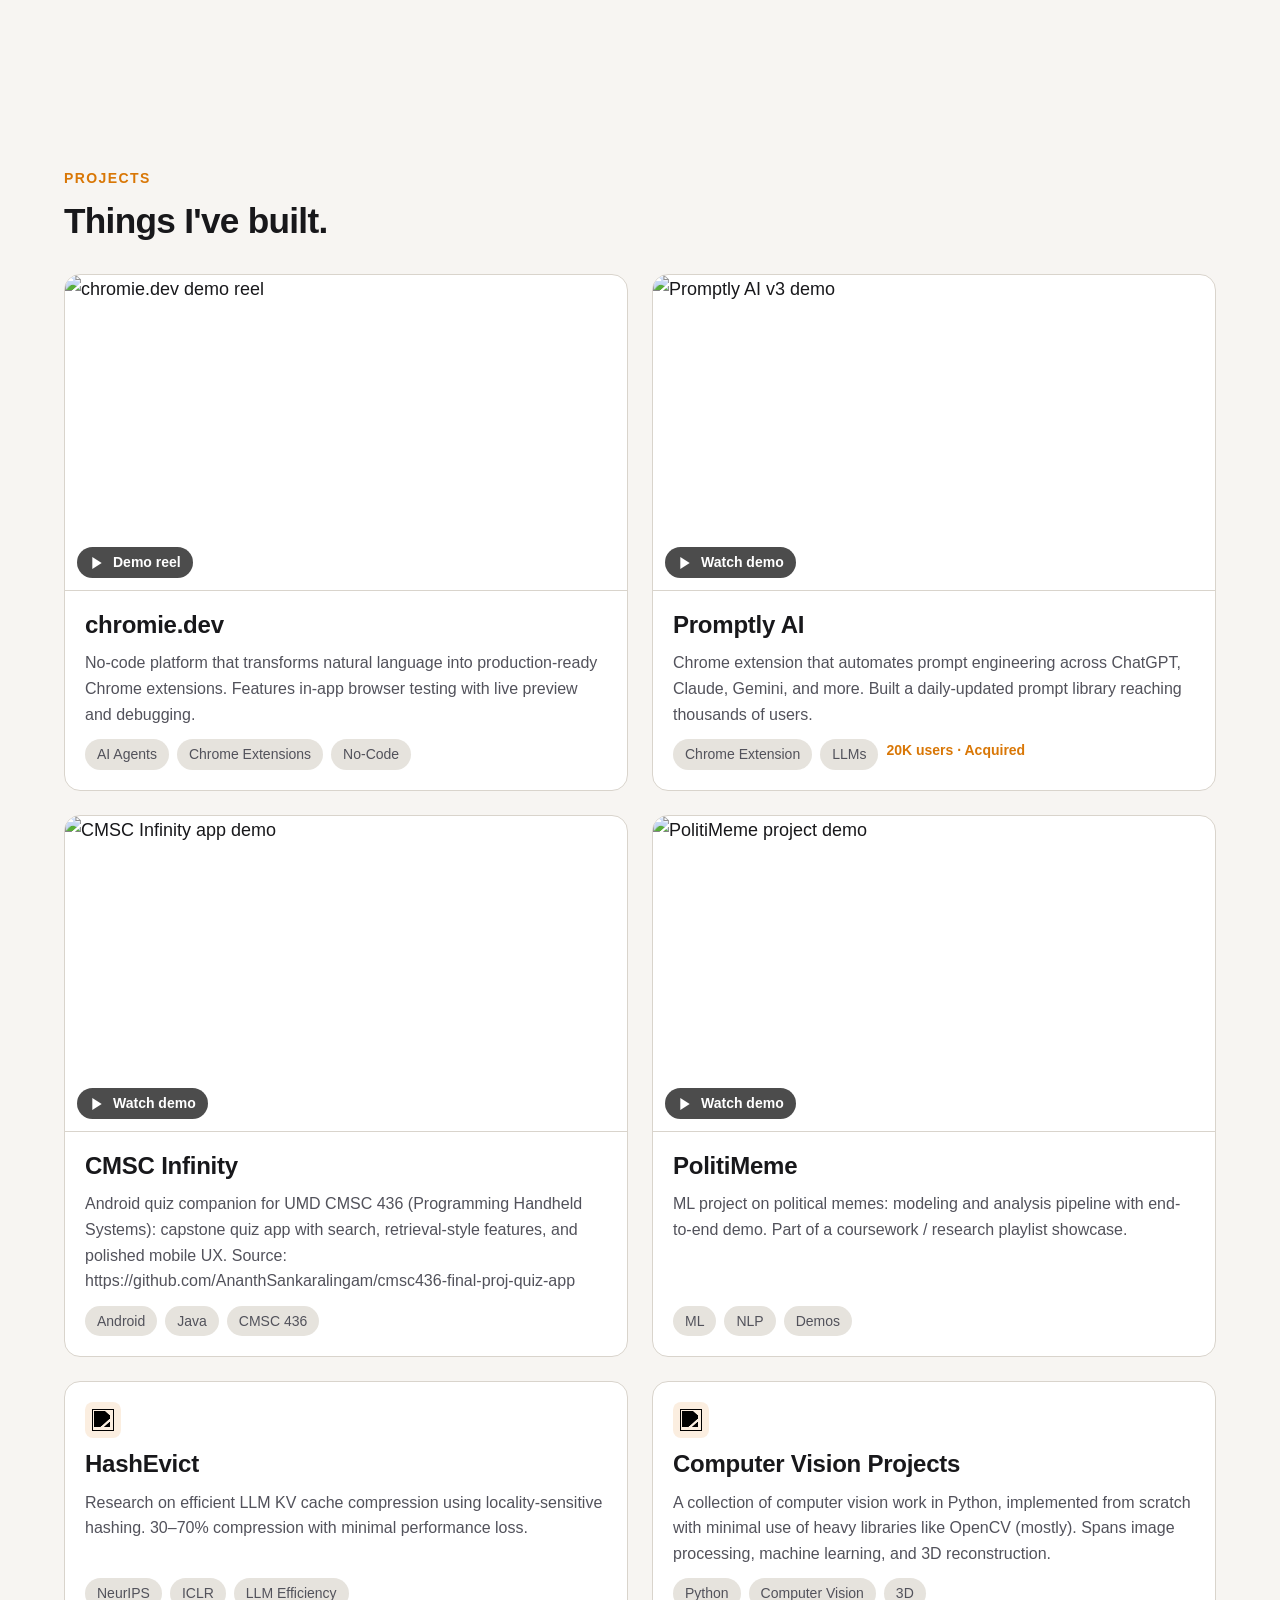
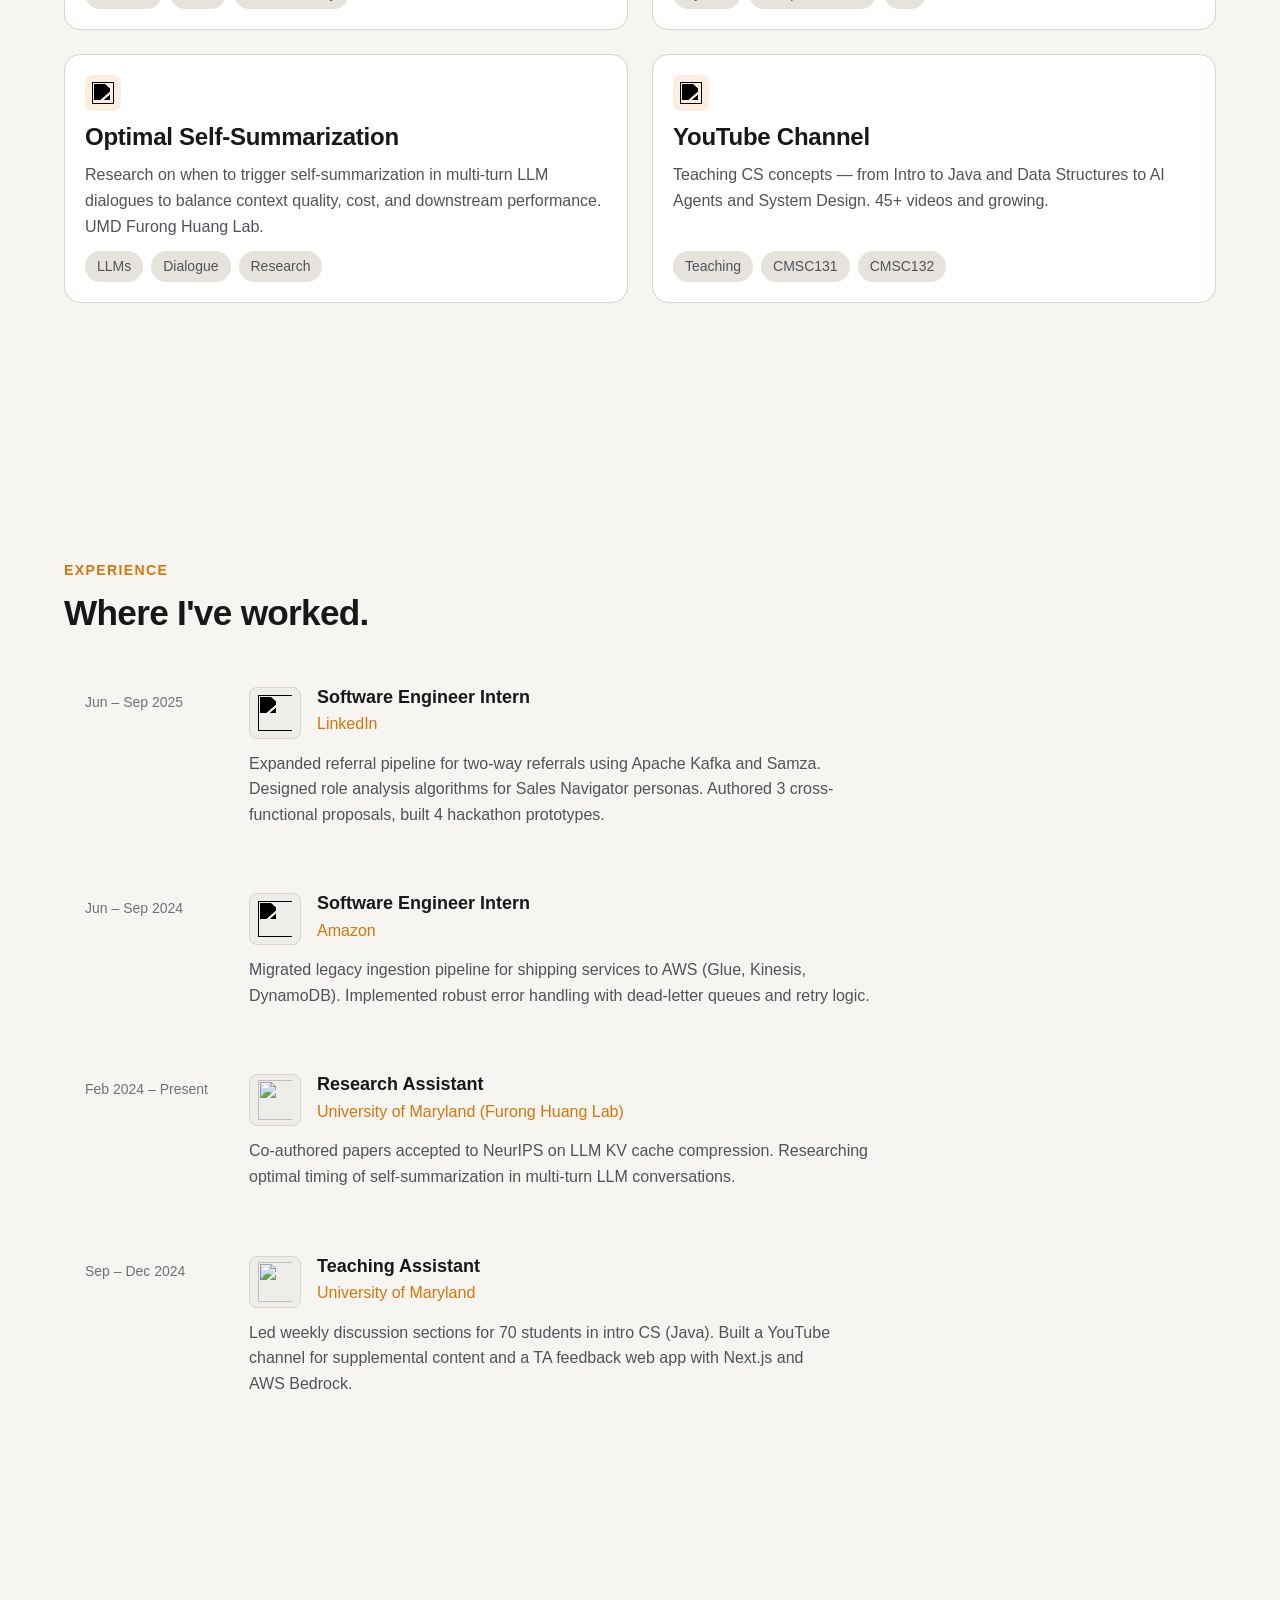
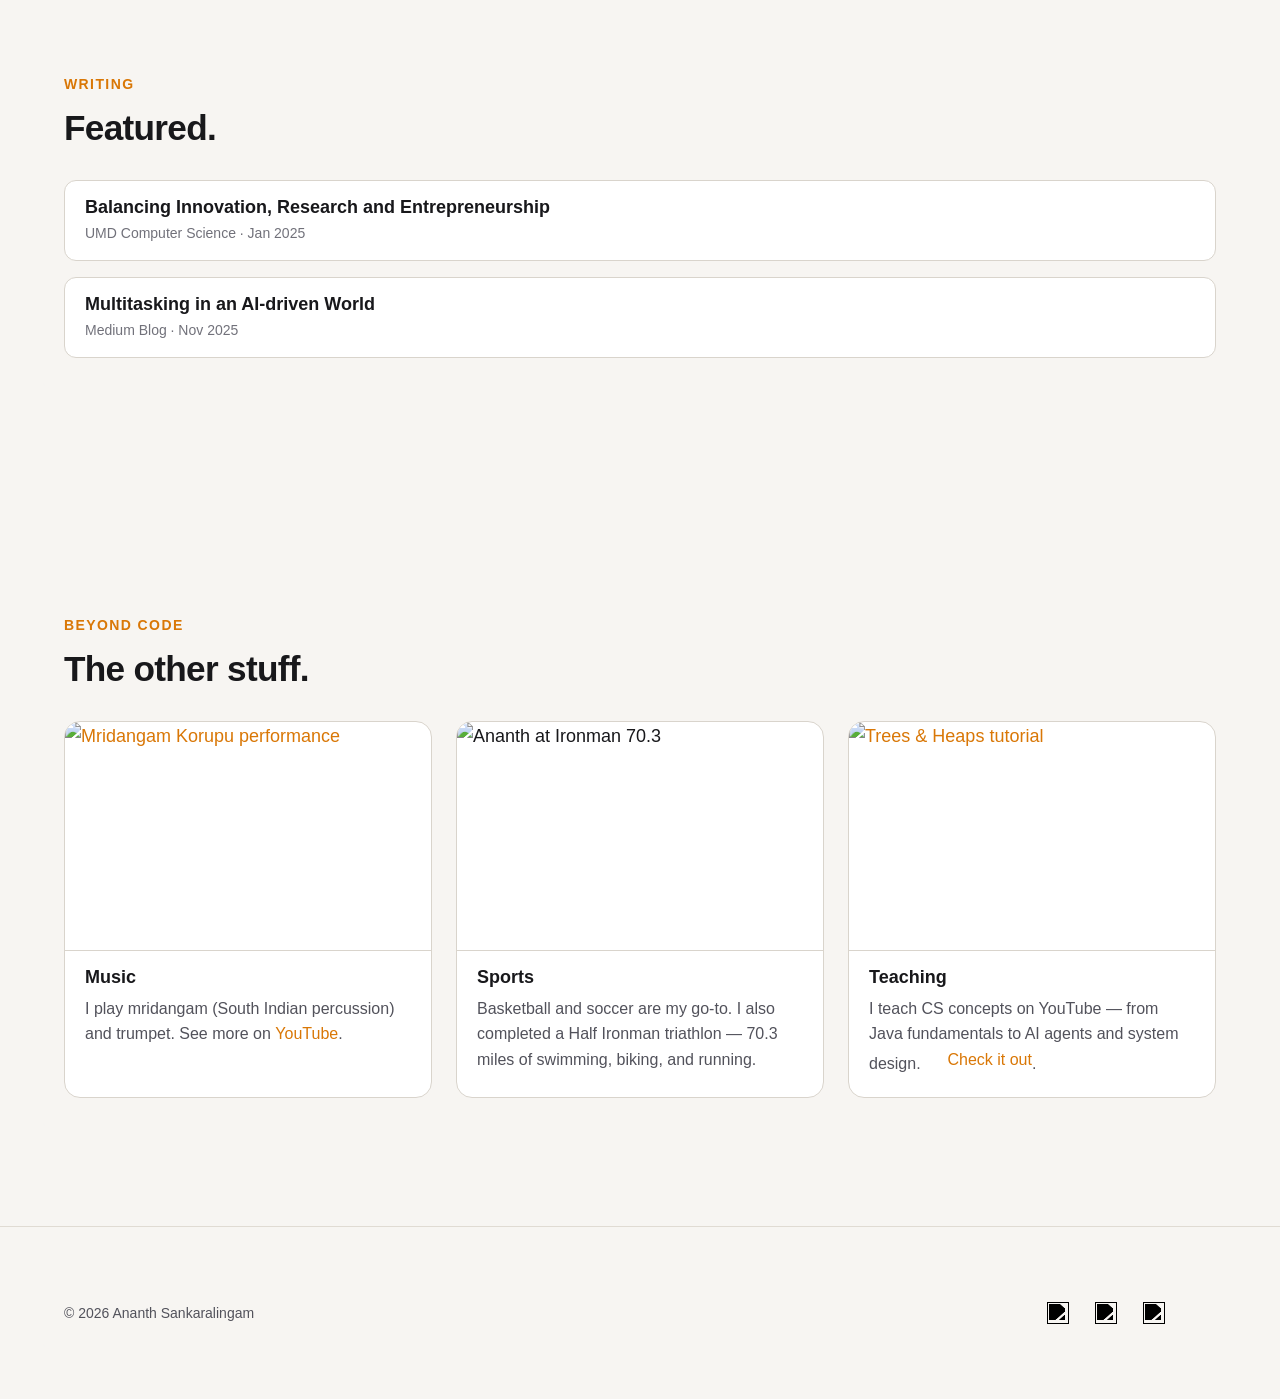
==== commit 3dee5ace: "update" ====
--- a/index.html
+++ b/index.html
@@ -1,9 +1,20 @@
 <!DOCTYPE html>
-<html lang="en">
+<html lang="en" data-theme="dark">
 <head>
+  <script>
+    (function () {
+      try {
+        var stored = localStorage.getItem('theme');
+        var theme = (stored === 'light' || stored === 'dark')
+          ? stored
+          : (window.matchMedia('(prefers-color-scheme: dark)').matches ? 'dark' : 'light');
+        document.documentElement.setAttribute('data-theme', theme);
+      } catch (e) { /* keep data-theme from markup */ }
+    })();
+  </script>
   <meta charset="UTF-8" />
   <meta name="viewport" content="width=device-width, initial-scale=1.0" />
-  <meta name="color-scheme" content="dark" />
+  <meta name="color-scheme" content="light dark" />
   <title>Ananth Sankaralingam</title>
   <meta name="description" content="Builder, researcher, musician. CS @ University of Maryland. Founder of chromie.dev and promptly.fyi." />
   <meta property="og:title" content="Ananth Sankaralingam" />
@@ -44,9 +55,15 @@
         <li><a href="#experience">Experience</a></li>
         <li><a href="#beyond">Beyond Code</a></li>
       </ul>
+      <div class="nav-actions">
+      <button type="button" class="theme-toggle" id="theme-toggle" aria-label="Switch to light theme" title="Theme">
+        <i data-lucide="sun" class="theme-toggle-icon theme-toggle-icon--for-dark" style="width:20px;height:20px;" aria-hidden="true"></i>
+        <i data-lucide="moon" class="theme-toggle-icon theme-toggle-icon--for-light" style="width:20px;height:20px;" aria-hidden="true"></i>
+      </button>
       <button class="nav-hamburger" id="hamburger" aria-label="Toggle menu">
         <svg width="24" height="24" viewBox="0 0 24 24" fill="none" stroke="currentColor" stroke-width="2"><line x1="3" y1="6" x2="21" y2="6"/><line x1="3" y1="12" x2="21" y2="12"/><line x1="3" y1="18" x2="21" y2="18"/></svg>
       </button>
+      </div>
     </div>
   </nav>
 
@@ -469,6 +486,25 @@
   <script>
     lucide.createIcons();
 
+    (function () {
+      var root = document.documentElement;
+      var btn = document.getElementById('theme-toggle');
+      function labelFor(theme) {
+        return theme === 'dark' ? 'Switch to light theme' : 'Switch to dark theme';
+      }
+      function applyTheme(theme) {
+        root.setAttribute('data-theme', theme);
+        try { localStorage.setItem('theme', theme); } catch (e) {}
+        if (btn) btn.setAttribute('aria-label', labelFor(theme));
+      }
+      if (btn) {
+        btn.setAttribute('aria-label', labelFor(root.getAttribute('data-theme') || 'dark'));
+        btn.addEventListener('click', function () {
+          applyTheme(root.getAttribute('data-theme') === 'dark' ? 'light' : 'dark');
+        });
+      }
+    })();
+
     // Mobile nav toggle
     document.getElementById('hamburger').addEventListener('click', () => {
       document.getElementById('nav-links').classList.toggle('open');
--- a/style.css
+++ b/style.css
@@ -48,9 +48,9 @@
 }
 
 /* ============================================
-   COLOR — Dark base, warm amber accent (only)
-   ============================================ */
-:root {
+   COLOR — themes (warm amber accent in both)
+   ============================================ */
+html[data-theme="dark"] {
   color-scheme: dark;
 
   --color-bg: #0a0a0b;
@@ -61,8 +61,8 @@
   --color-divider: #222228;
 
   --color-text: #e4e4e7;
-  --color-text-muted: #8a8a94;
-  --color-text-faint: #52525b;
+  --color-text-muted: #a1a1aa;
+  --color-text-faint: #71717a;
 
   --color-primary: #f59e0b;
   --color-primary-hover: #d97706;
@@ -72,6 +72,37 @@
   --shadow-sm: 0 1px 2px rgba(0,0,0,0.3);
   --shadow-md: 0 4px 12px rgba(0,0,0,0.4);
   --shadow-lg: 0 12px 32px rgba(0,0,0,0.5);
+
+  /* Simple Icons: normalize to black, then to near-white (works for gray/colored SVG fills) */
+  --filter-mono-icon: brightness(0) saturate(100%) invert(1);
+  --filter-mono-icon-hover: brightness(0) saturate(100%) invert(64%) sepia(74%) saturate(2000%) hue-rotate(5deg) brightness(98%) contrast(96%);
+}
+
+html[data-theme="light"] {
+  color-scheme: light;
+
+  --color-bg: #f7f5f2;
+  --color-surface: #ffffff;
+  --color-surface-2: #efede9;
+  --color-surface-offset: #e6e3dd;
+  --color-border: #d9d4cc;
+  --color-divider: #e0dbd3;
+
+  --color-text: #18181b;
+  --color-text-muted: #52525b;
+  --color-text-faint: #71717a;
+
+  --color-primary: #d97706;
+  --color-primary-hover: #b45309;
+  --color-primary-active: #92400e;
+  --color-primary-glow: rgba(217, 119, 6, 0.12);
+
+  --shadow-sm: 0 1px 2px rgba(0,0,0,0.06);
+  --shadow-md: 0 4px 12px rgba(0,0,0,0.08);
+  --shadow-lg: 0 12px 32px rgba(0,0,0,0.1);
+
+  --filter-mono-icon: brightness(0) saturate(100%);
+  --filter-mono-icon-hover: brightness(0) saturate(100%) invert(48%) sepia(98%) saturate(600%) hue-rotate(5deg) brightness(96%) contrast(96%);
 }
 
 /* ============================================
@@ -85,6 +116,11 @@
   height: 100%;
   z-index: 0;
   pointer-events: none;
+  transition: opacity 0.35s var(--ease-out);
+}
+
+html[data-theme="light"] .scene-canvas {
+  opacity: 0.42;
 }
 
 /* ============================================
@@ -158,6 +194,49 @@
 
 .nav-links a:hover {
   color: var(--color-primary);
+}
+
+.nav-actions {
+  display: flex;
+  align-items: center;
+  gap: var(--space-1);
+}
+
+.theme-toggle {
+  display: inline-flex;
+  align-items: center;
+  justify-content: center;
+  width: 2.5rem;
+  height: 2.5rem;
+  margin: calc(var(--space-2) * -1);
+  border-radius: var(--radius-md);
+  color: var(--color-text-muted);
+  transition: color var(--transition-interactive), background var(--transition-interactive);
+}
+
+.theme-toggle:hover {
+  color: var(--color-primary);
+  background: oklch(from var(--color-surface-2) l c h / 0.6);
+}
+
+html[data-theme="light"] .theme-toggle:hover {
+  background: var(--color-surface-2);
+}
+
+.theme-toggle-icon--for-dark {
+  display: none;
+}
+
+.theme-toggle-icon--for-light {
+  display: none;
+}
+
+html[data-theme="dark"] .theme-toggle-icon--for-dark {
+  display: block;
+}
+
+html[data-theme="light"] .theme-toggle-icon--for-light {
+  display: block;
 }
 
 .nav-hamburger {
@@ -304,7 +383,7 @@
 }
 
 .brand-logo-img--mono {
-  filter: brightness(0) invert(1);
+  filter: var(--filter-mono-icon);
 }
 
 .hero-links .brand-logo-img {
@@ -318,7 +397,7 @@
 }
 
 .footer-links a:hover .brand-logo-img--mono {
-  filter: brightness(0) saturate(100%) invert(64%) sepia(74%) saturate(2000%) hue-rotate(5deg) brightness(98%) contrast(96%);
+  filter: var(--filter-mono-icon-hover);
 }
 
 .inline-brand-link {
@@ -677,7 +756,7 @@
 
 /* Simple Icons SVGs are black; invert for dark UI contrast */
 .company-logo--mono {
-  filter: brightness(0) invert(1);
+  filter: var(--filter-mono-icon);
 }
 
 /* Wikipedia seal (color); keep visible on dark UI */
@@ -790,7 +869,7 @@
 }
 
 .interest-card a:hover .brand-logo-img--mono {
-  filter: brightness(0) saturate(100%) invert(64%) sepia(74%) saturate(2000%) hue-rotate(5deg) brightness(98%) contrast(96%);
+  filter: var(--filter-mono-icon-hover);
 }
 
 @media (max-width: 768px) {
@@ -876,7 +955,7 @@
 
 .footer-text {
   font-size: var(--text-xs);
-  color: var(--color-text-faint);
+  color: var(--color-text-muted);
 }
 
 .footer-links {
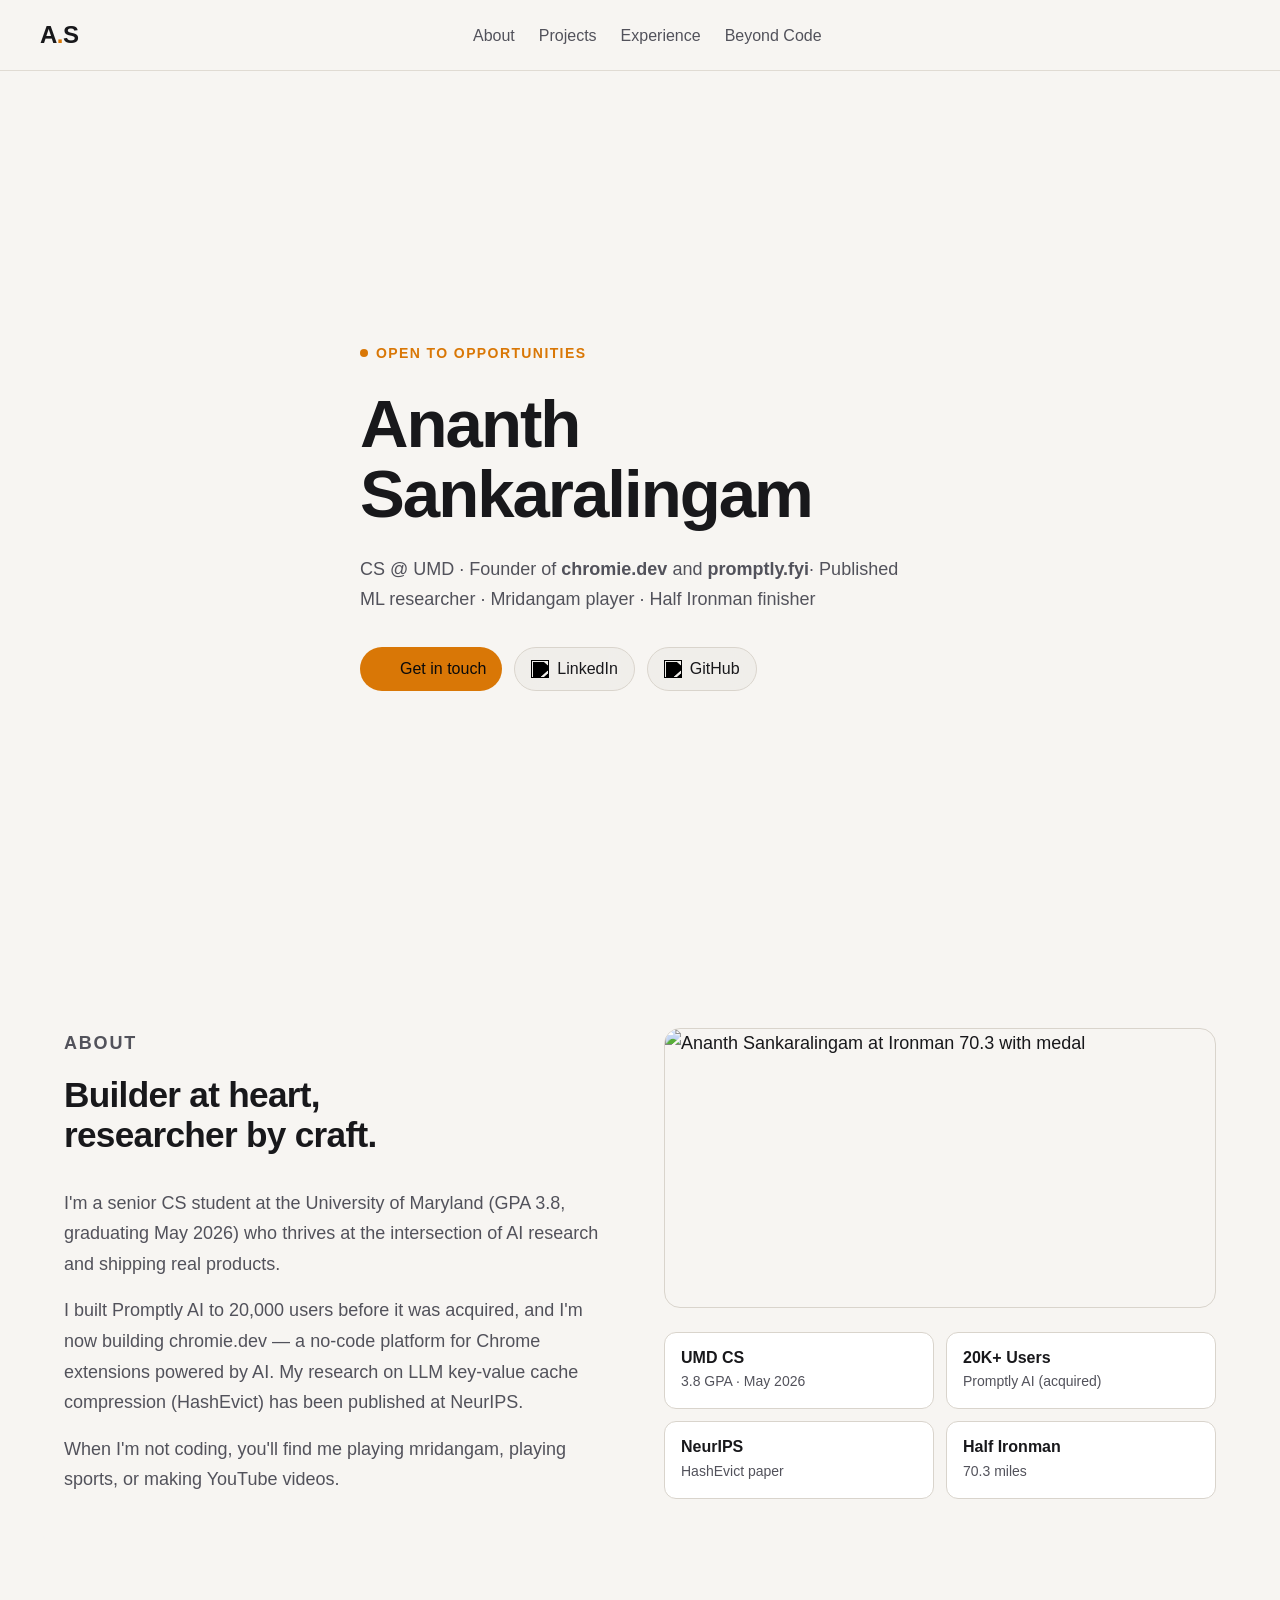
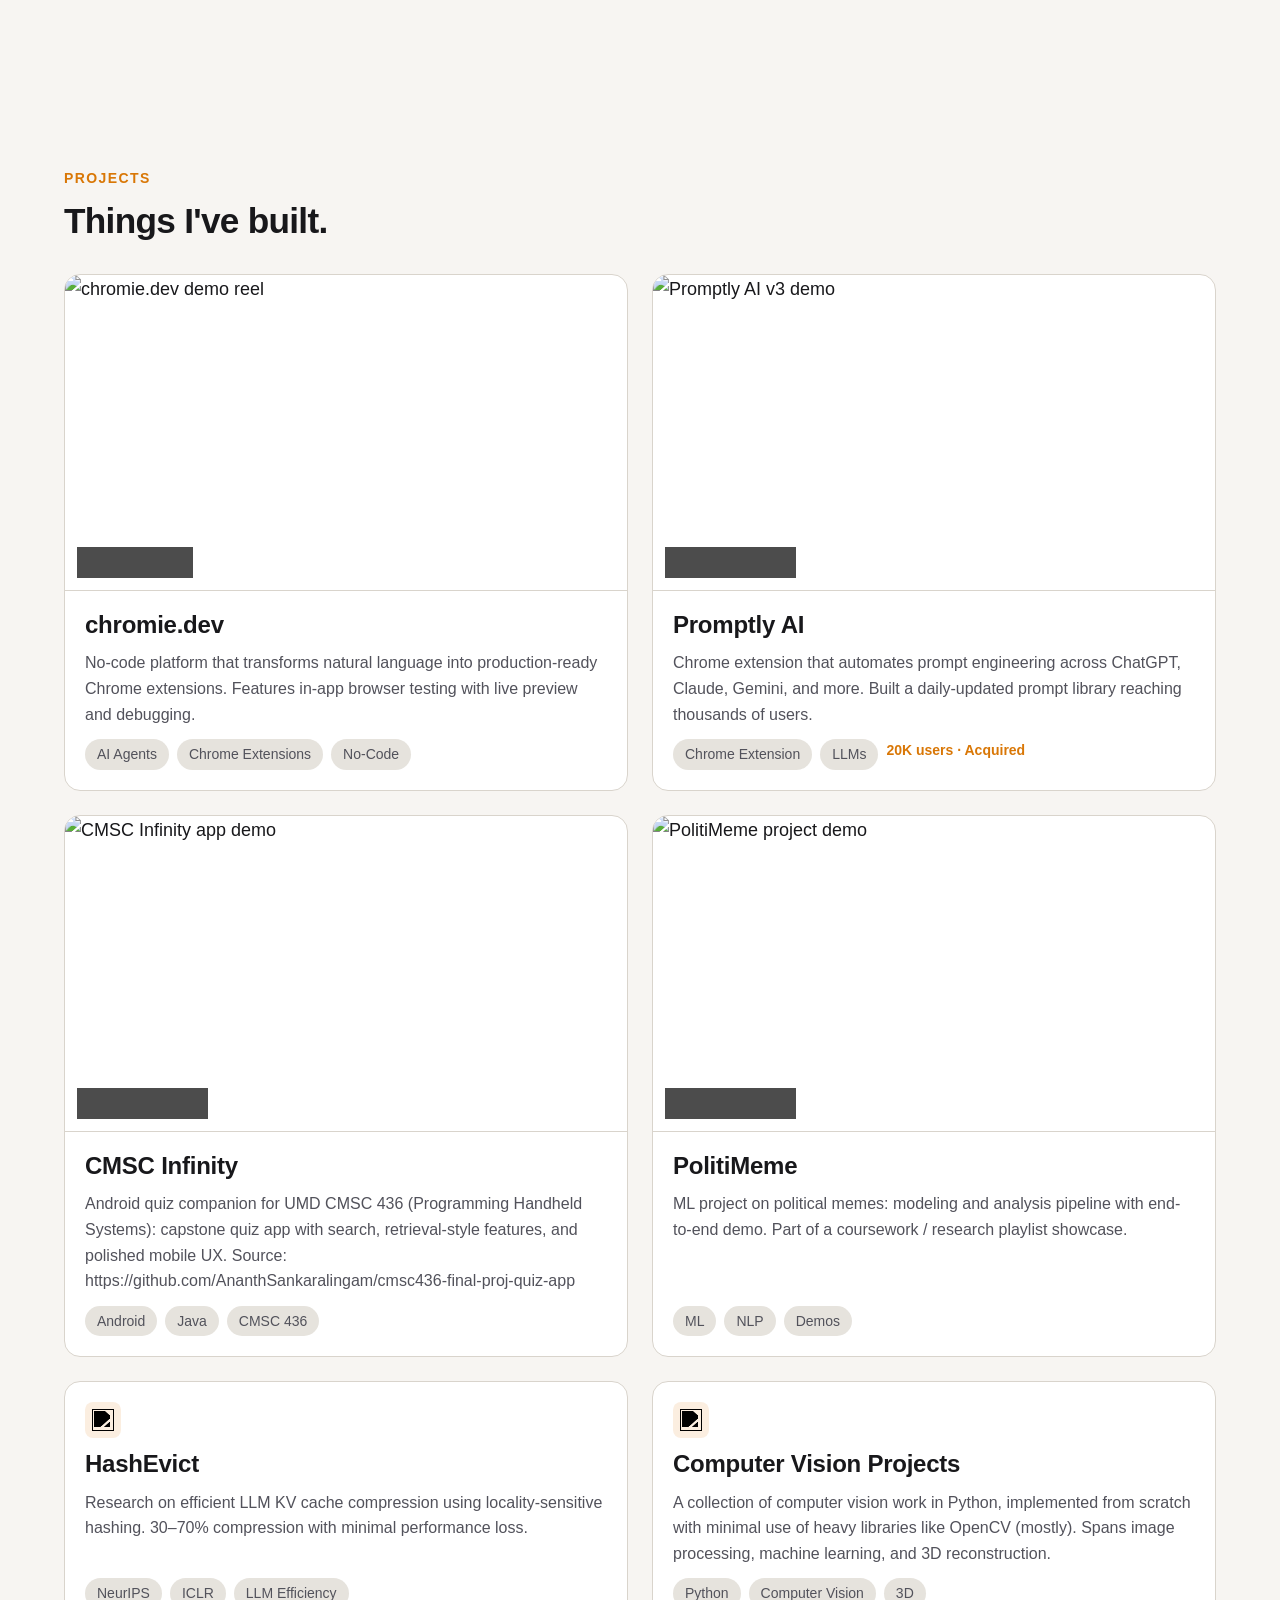
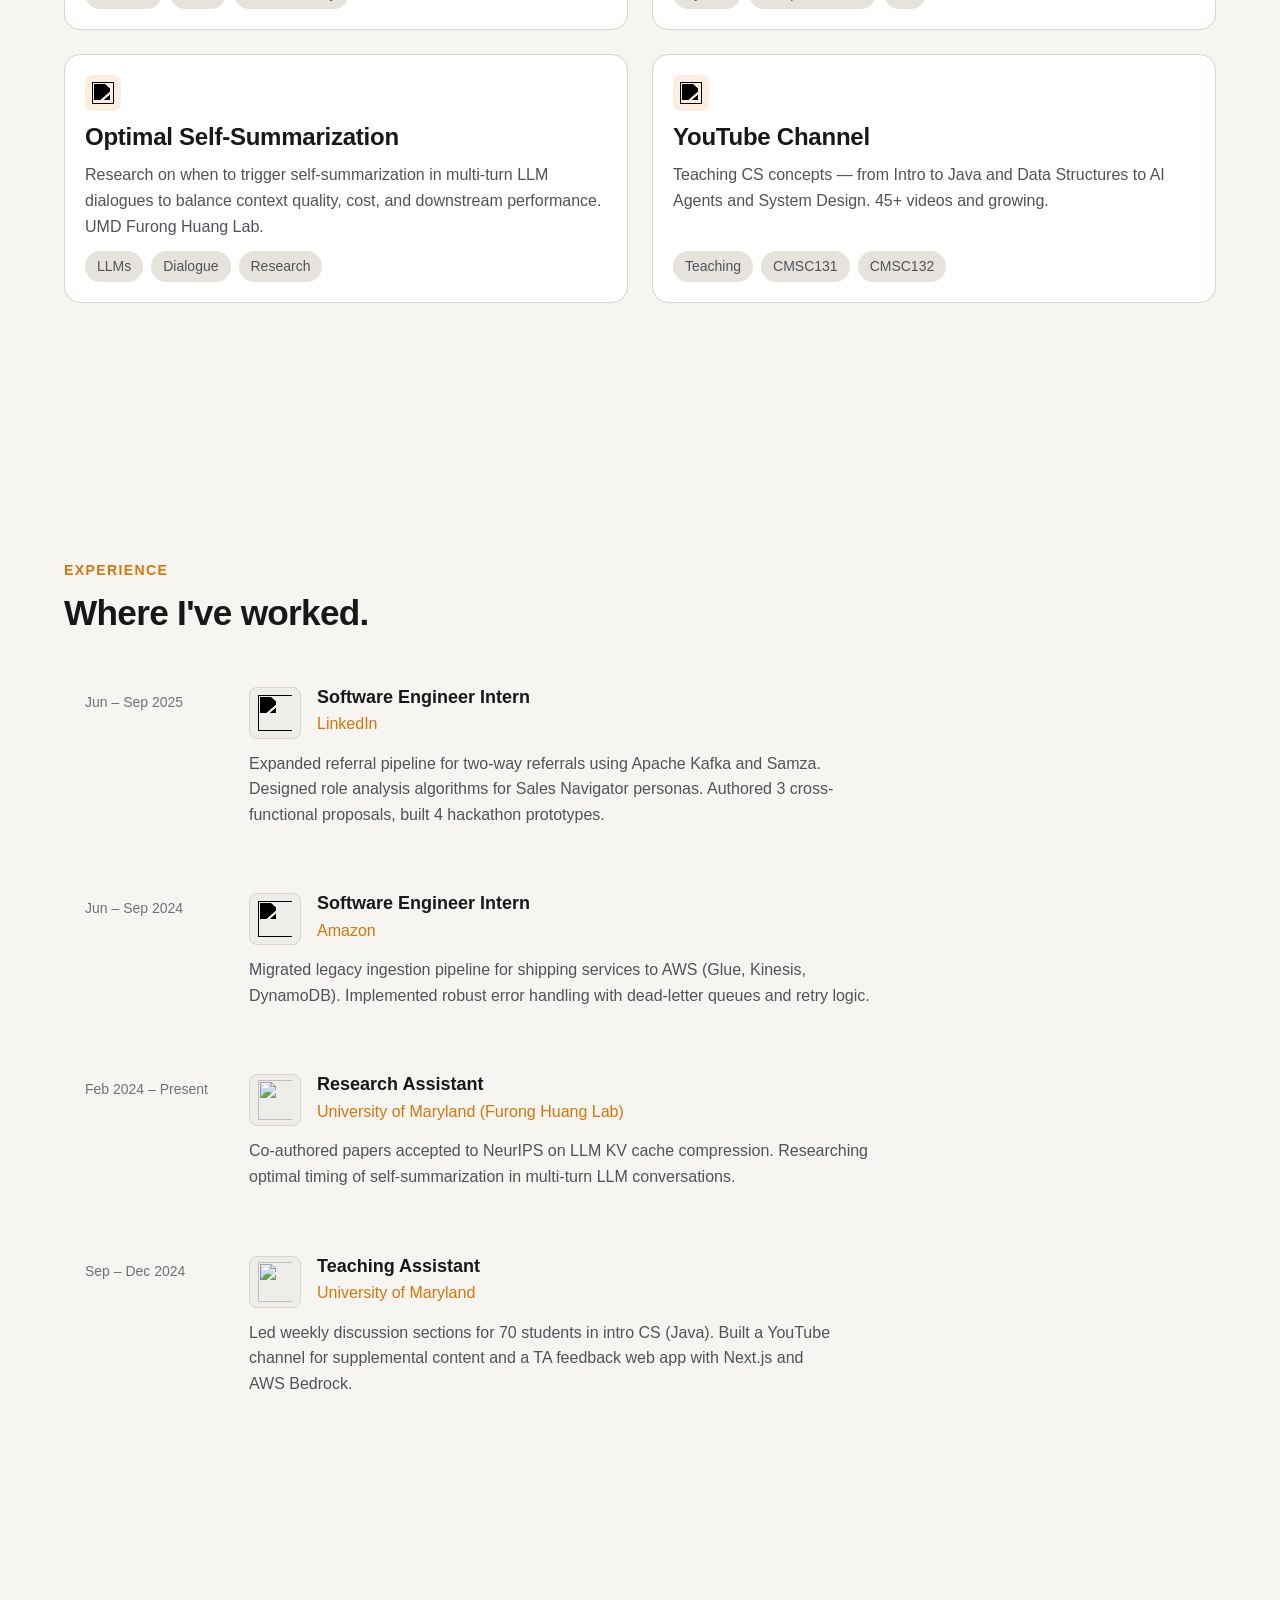
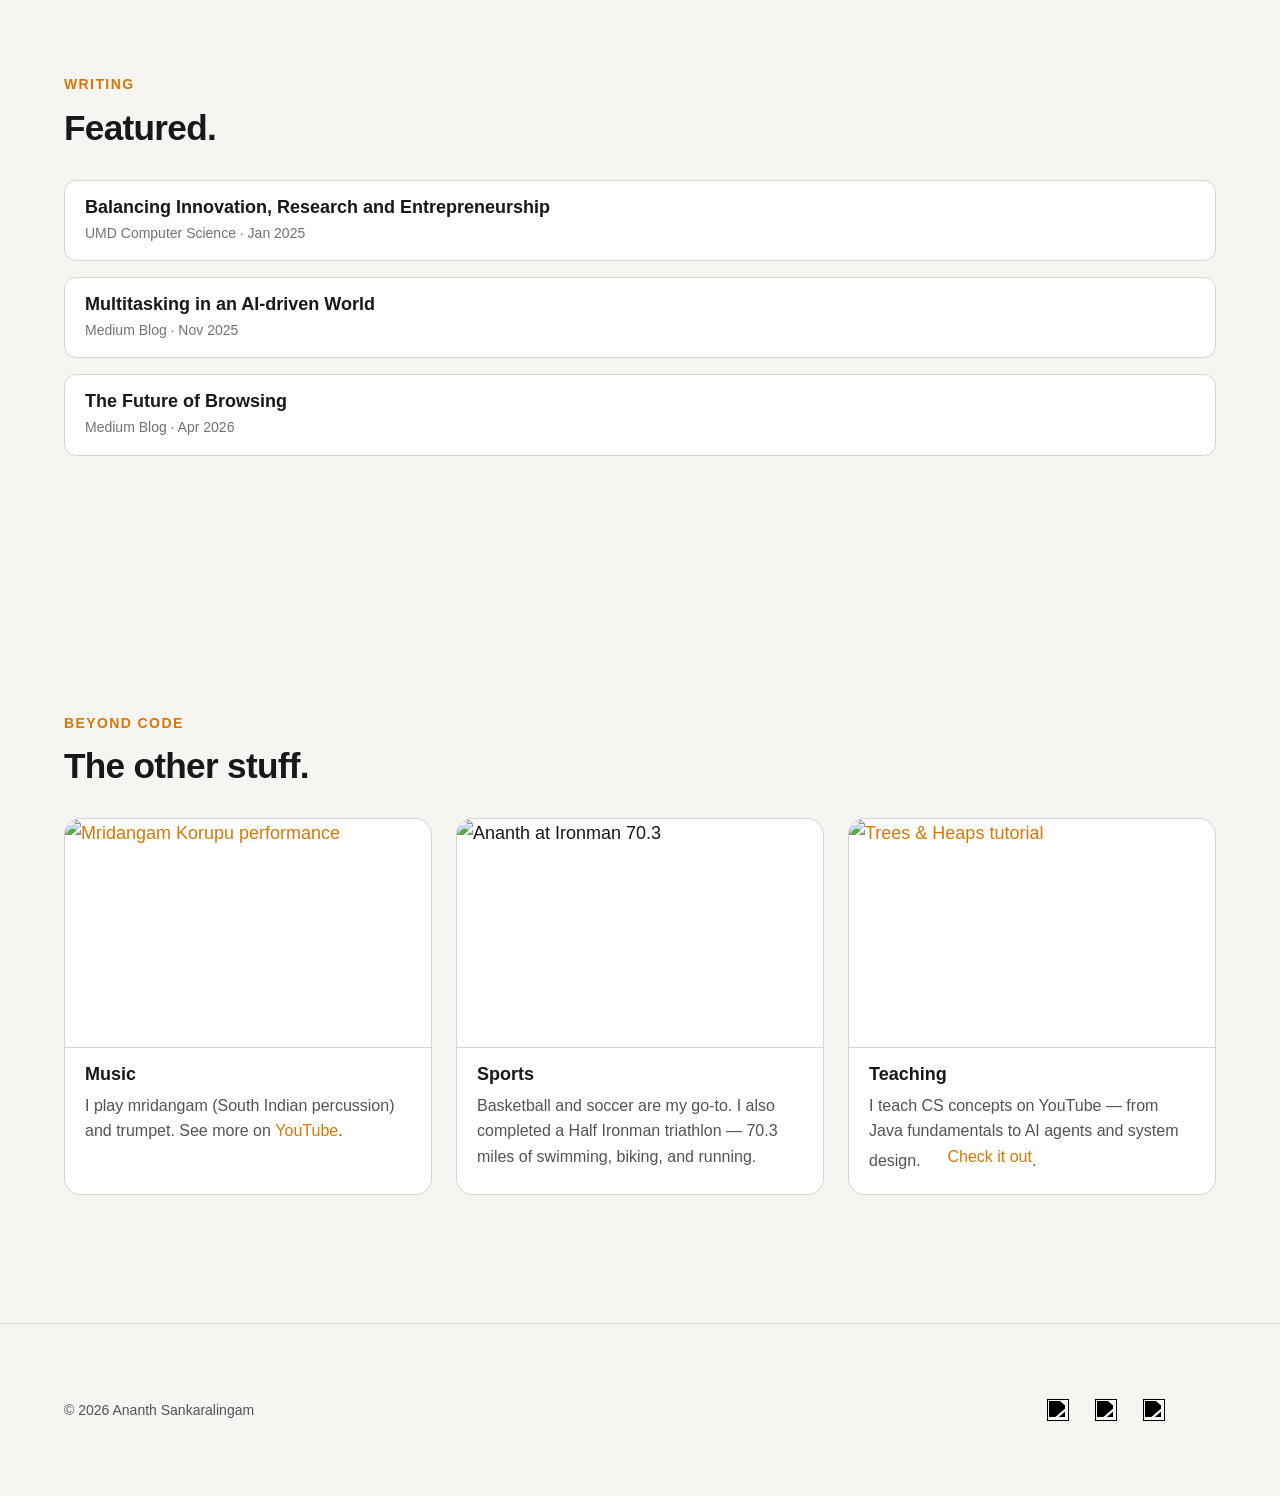
==== commit 9c10a905: "artifle" ====
--- a/index.html
+++ b/index.html
@@ -15,6 +15,7 @@
   <meta charset="UTF-8" />
   <meta name="viewport" content="width=device-width, initial-scale=1.0" />
   <meta name="color-scheme" content="light dark" />
+  <link rel="icon" href="./favicon.svg" type="image/svg+xml" sizes="any" />
   <title>Ananth Sankaralingam</title>
   <meta name="description" content="Builder, researcher, musician. CS @ University of Maryland. Founder of chromie.dev and promptly.fyi." />
   <meta property="og:title" content="Ananth Sankaralingam" />
@@ -409,6 +410,13 @@
           </div>
           <span class="arrow"><i data-lucide="arrow-right" style="width:18px;height:18px;"></i></span>
         </a>
+        <a href="https://medium.com/@ananth.sankaralingam/the-future-of-browsing-b42e032073fd" class="writing-item" target="_blank" rel="noopener noreferrer">
+          <div>
+            <h3>The Future of Browsing</h3>
+            <div class="meta">Medium Blog · Apr 2026</div>
+          </div>
+          <span class="arrow"><i data-lucide="arrow-right" style="width:18px;height:18px;"></i></span>
+        </a>
       </div>
     </div>
   </section>
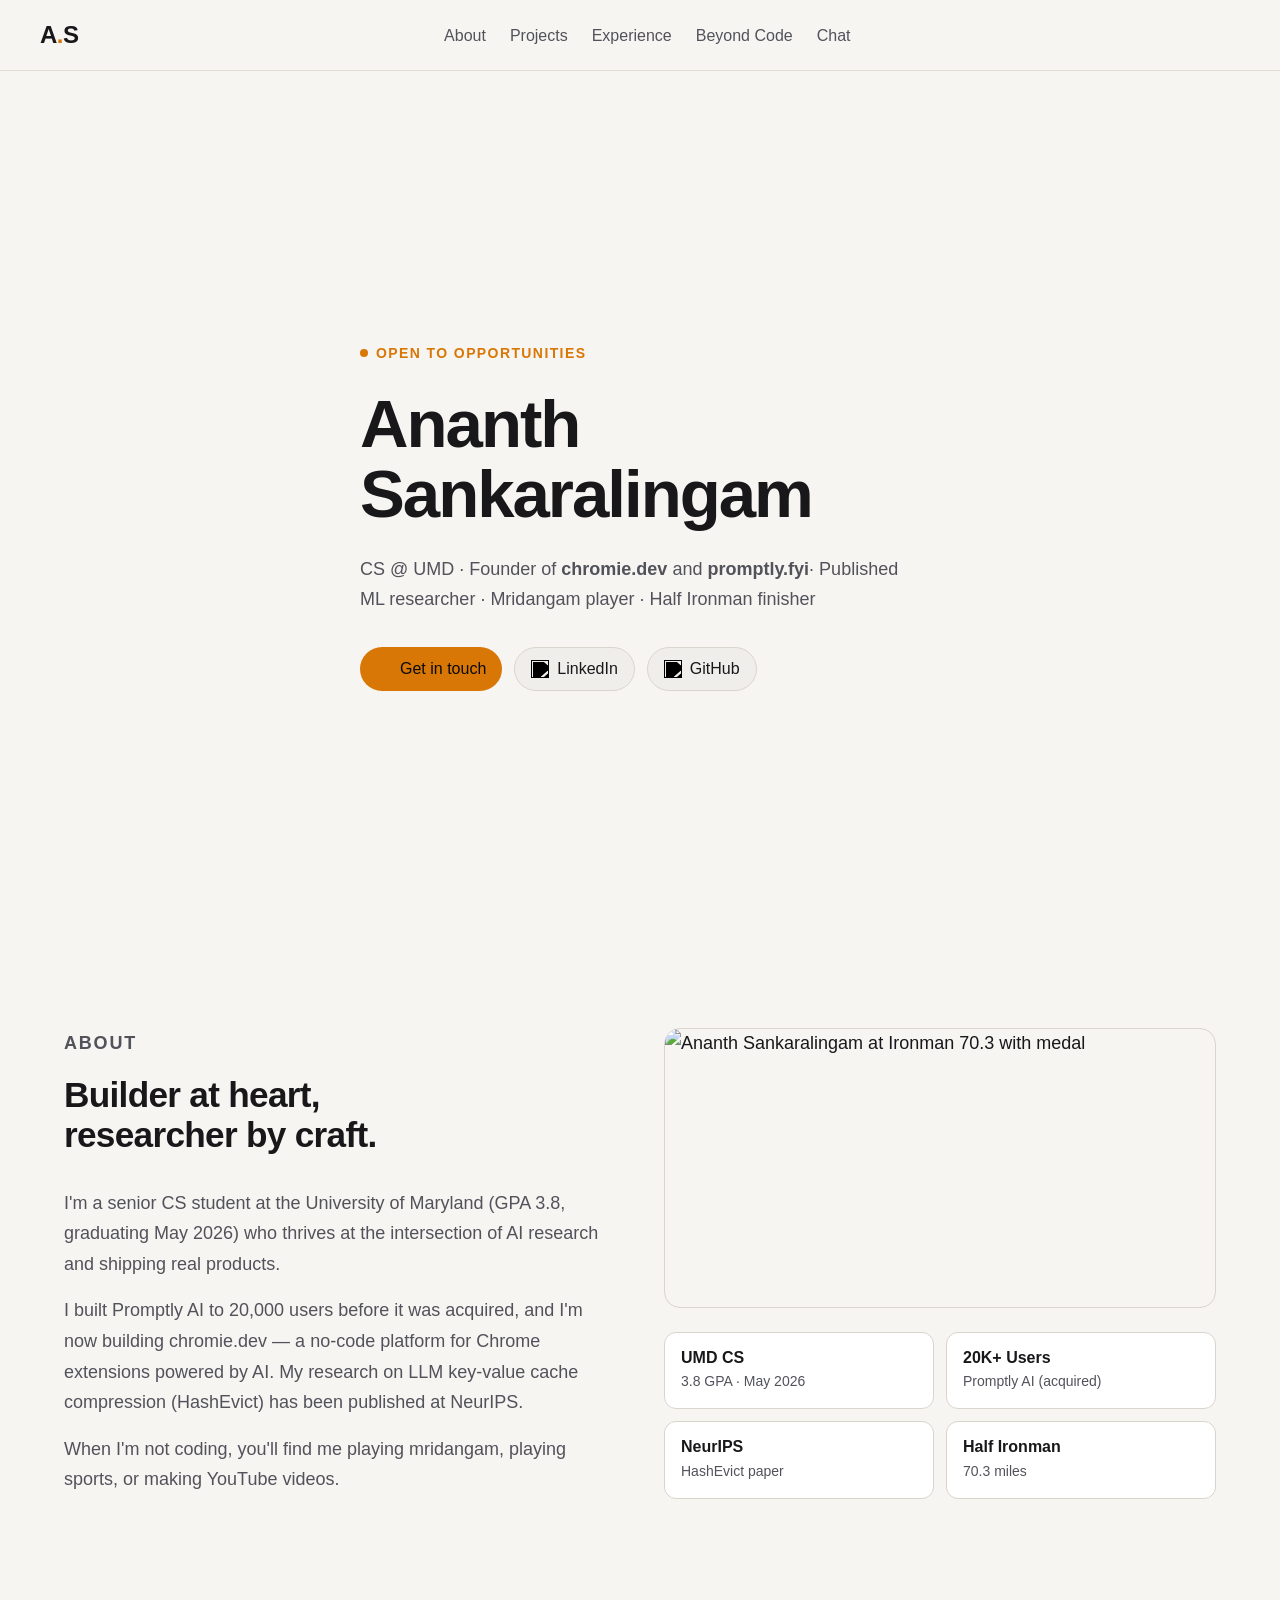
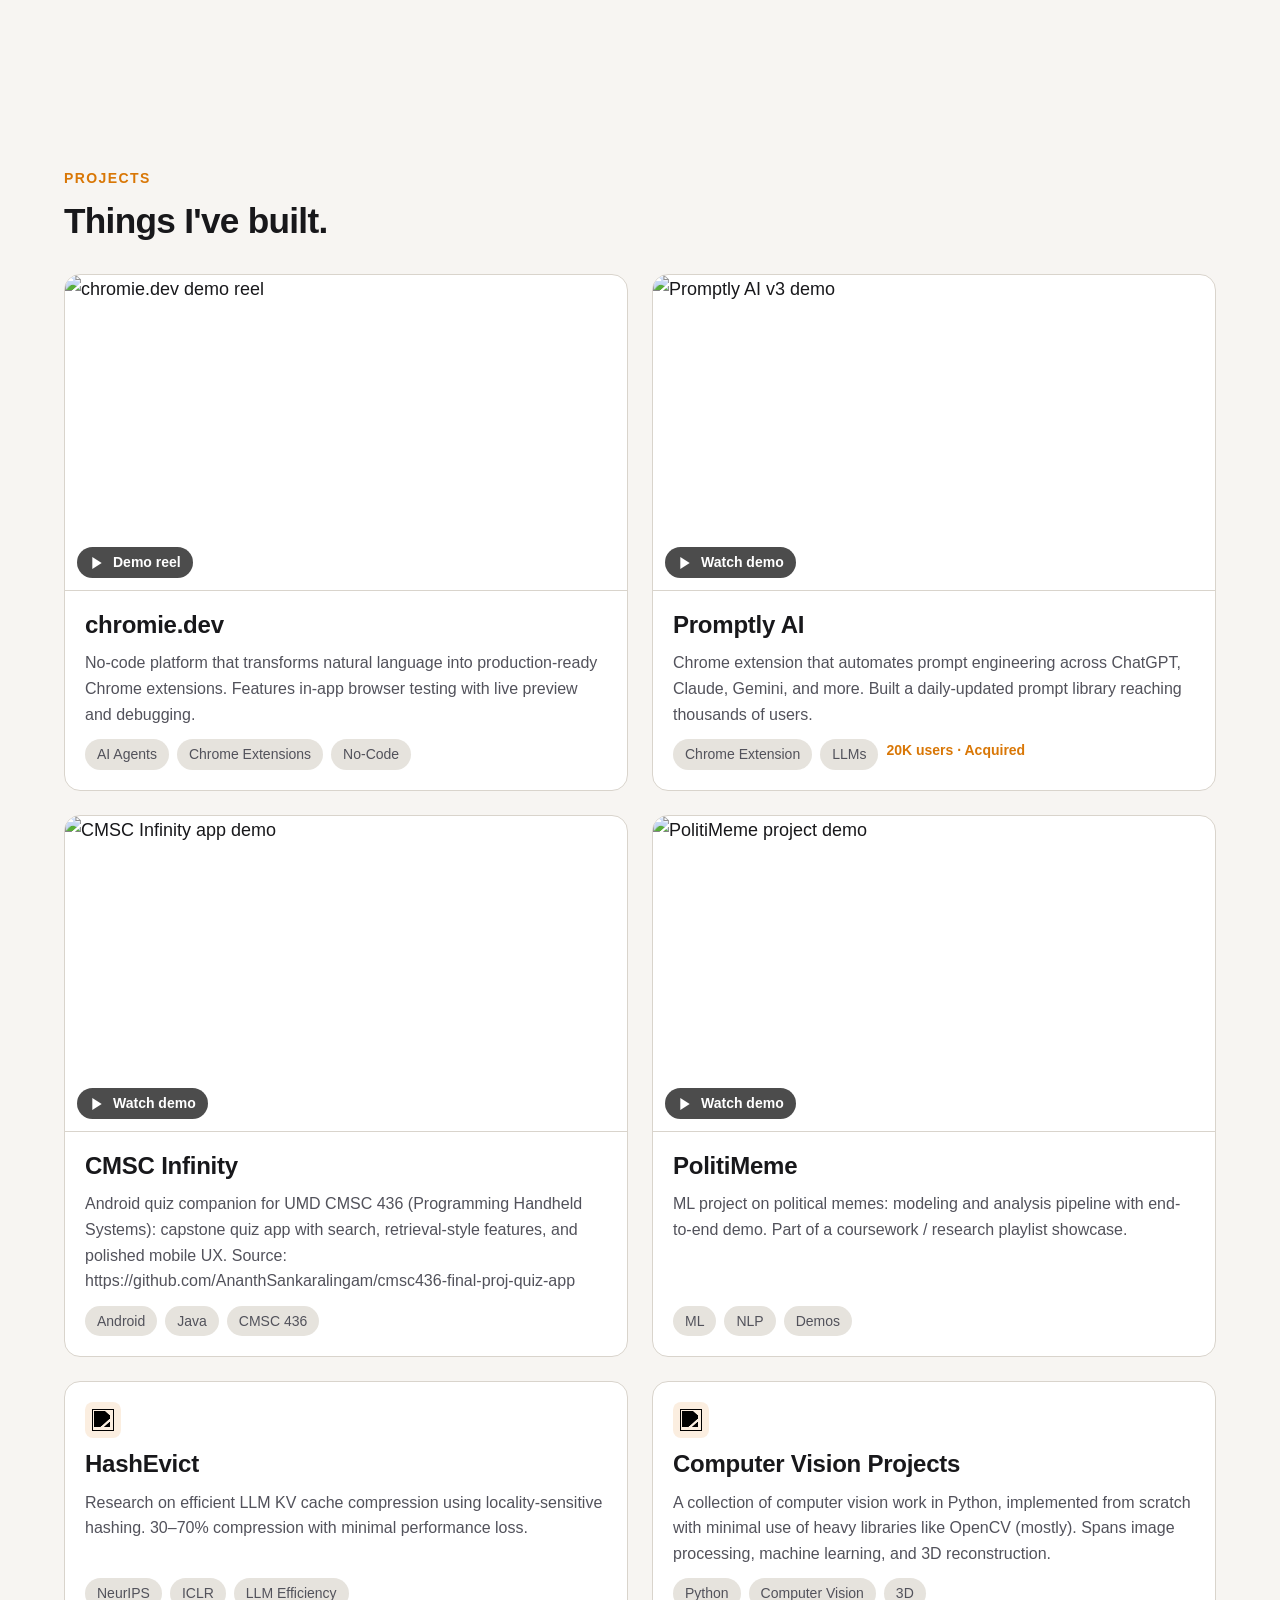
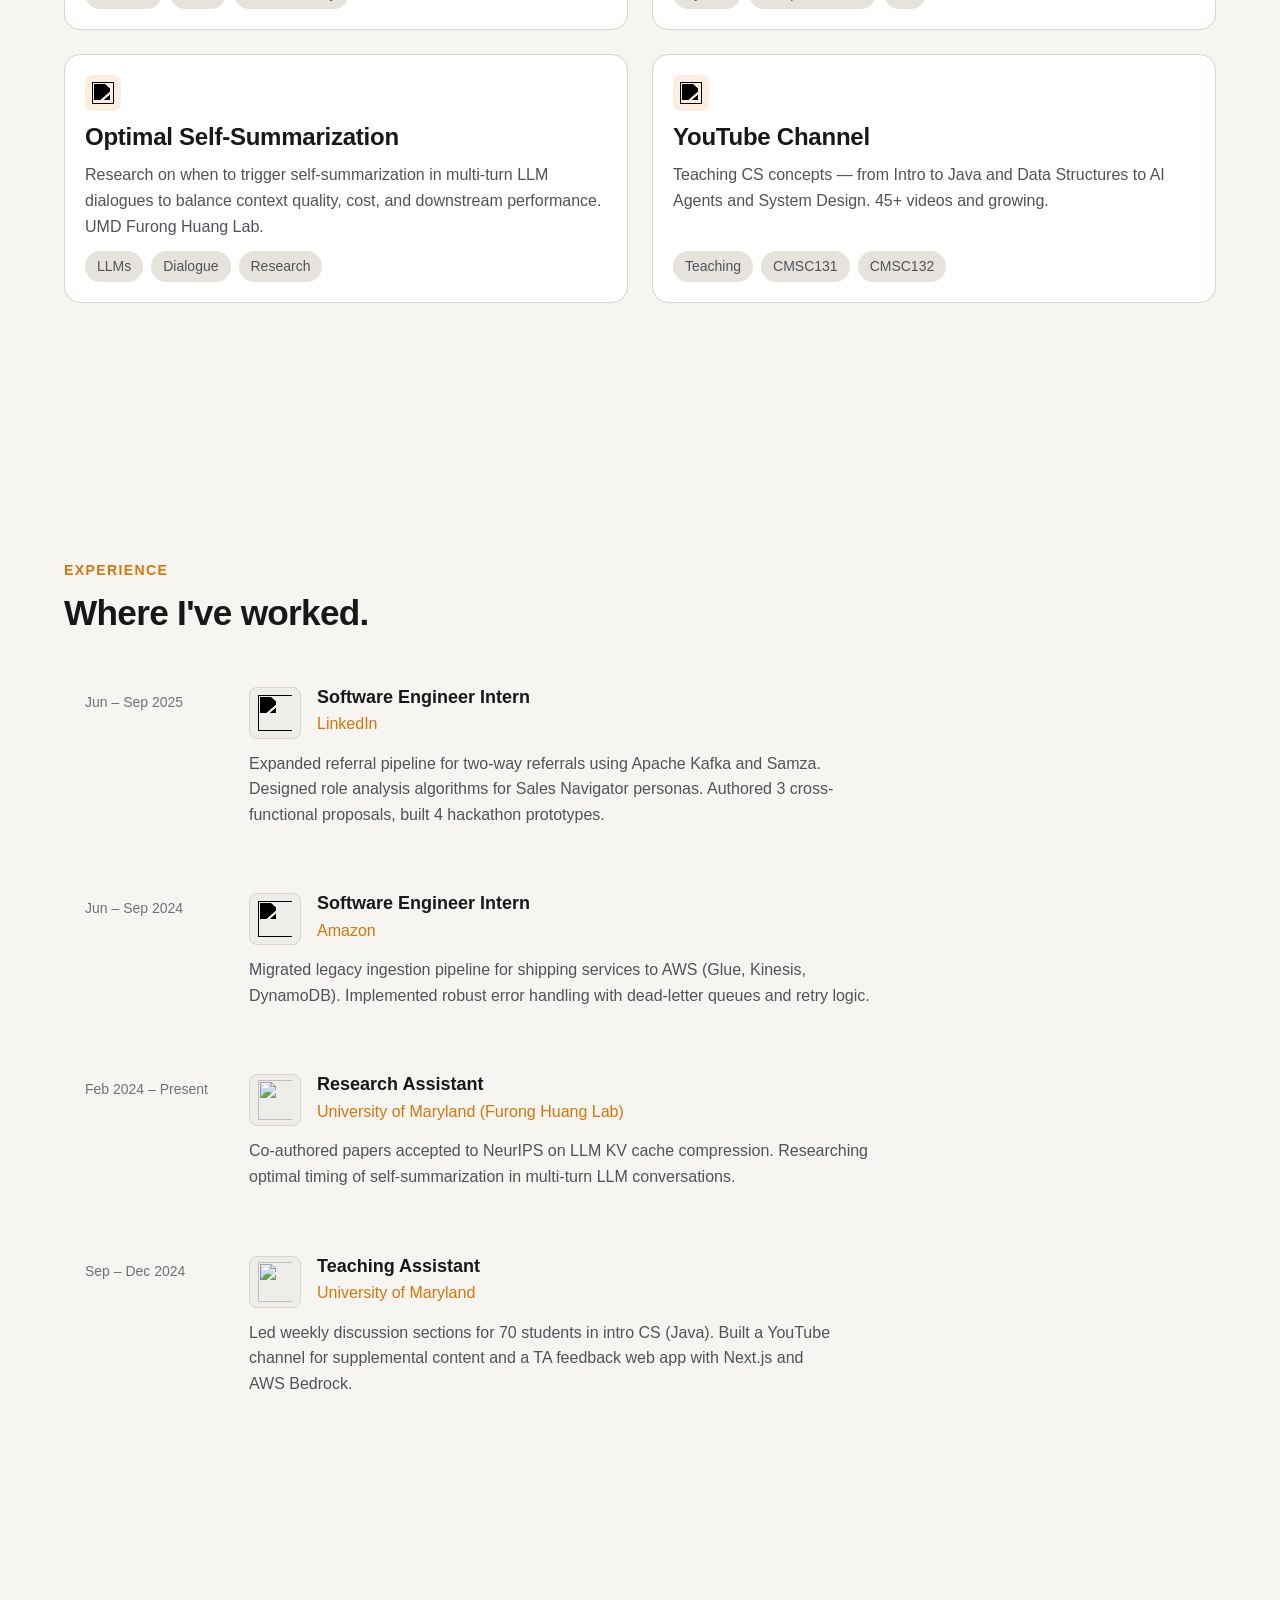
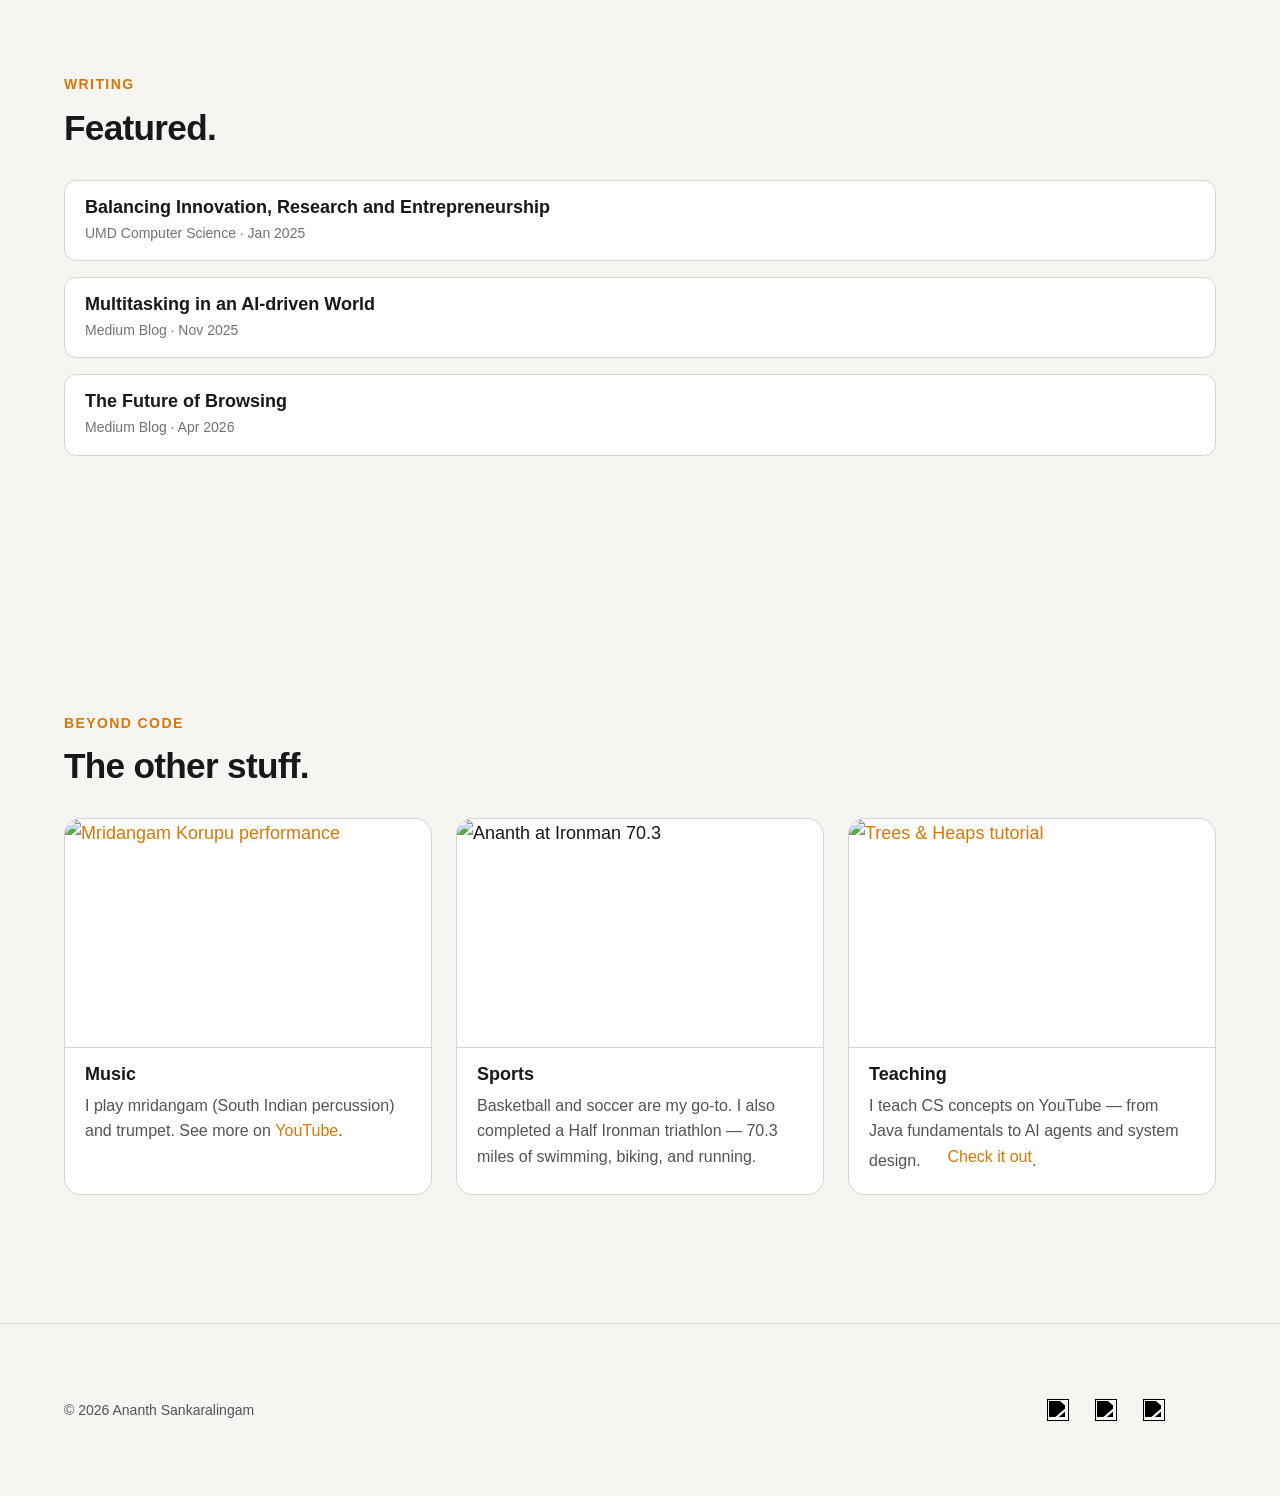
==== commit 1922bf73: "chatg" ====
--- a/index.html
+++ b/index.html
@@ -55,6 +55,7 @@
         <li><a href="#projects">Projects</a></li>
         <li><a href="#experience">Experience</a></li>
         <li><a href="#beyond">Beyond Code</a></li>
+        <li><a href="./chat/">Chat</a></li>
       </ul>
       <div class="nav-actions">
       <button type="button" class="theme-toggle" id="theme-toggle" aria-label="Switch to light theme" title="Theme">
